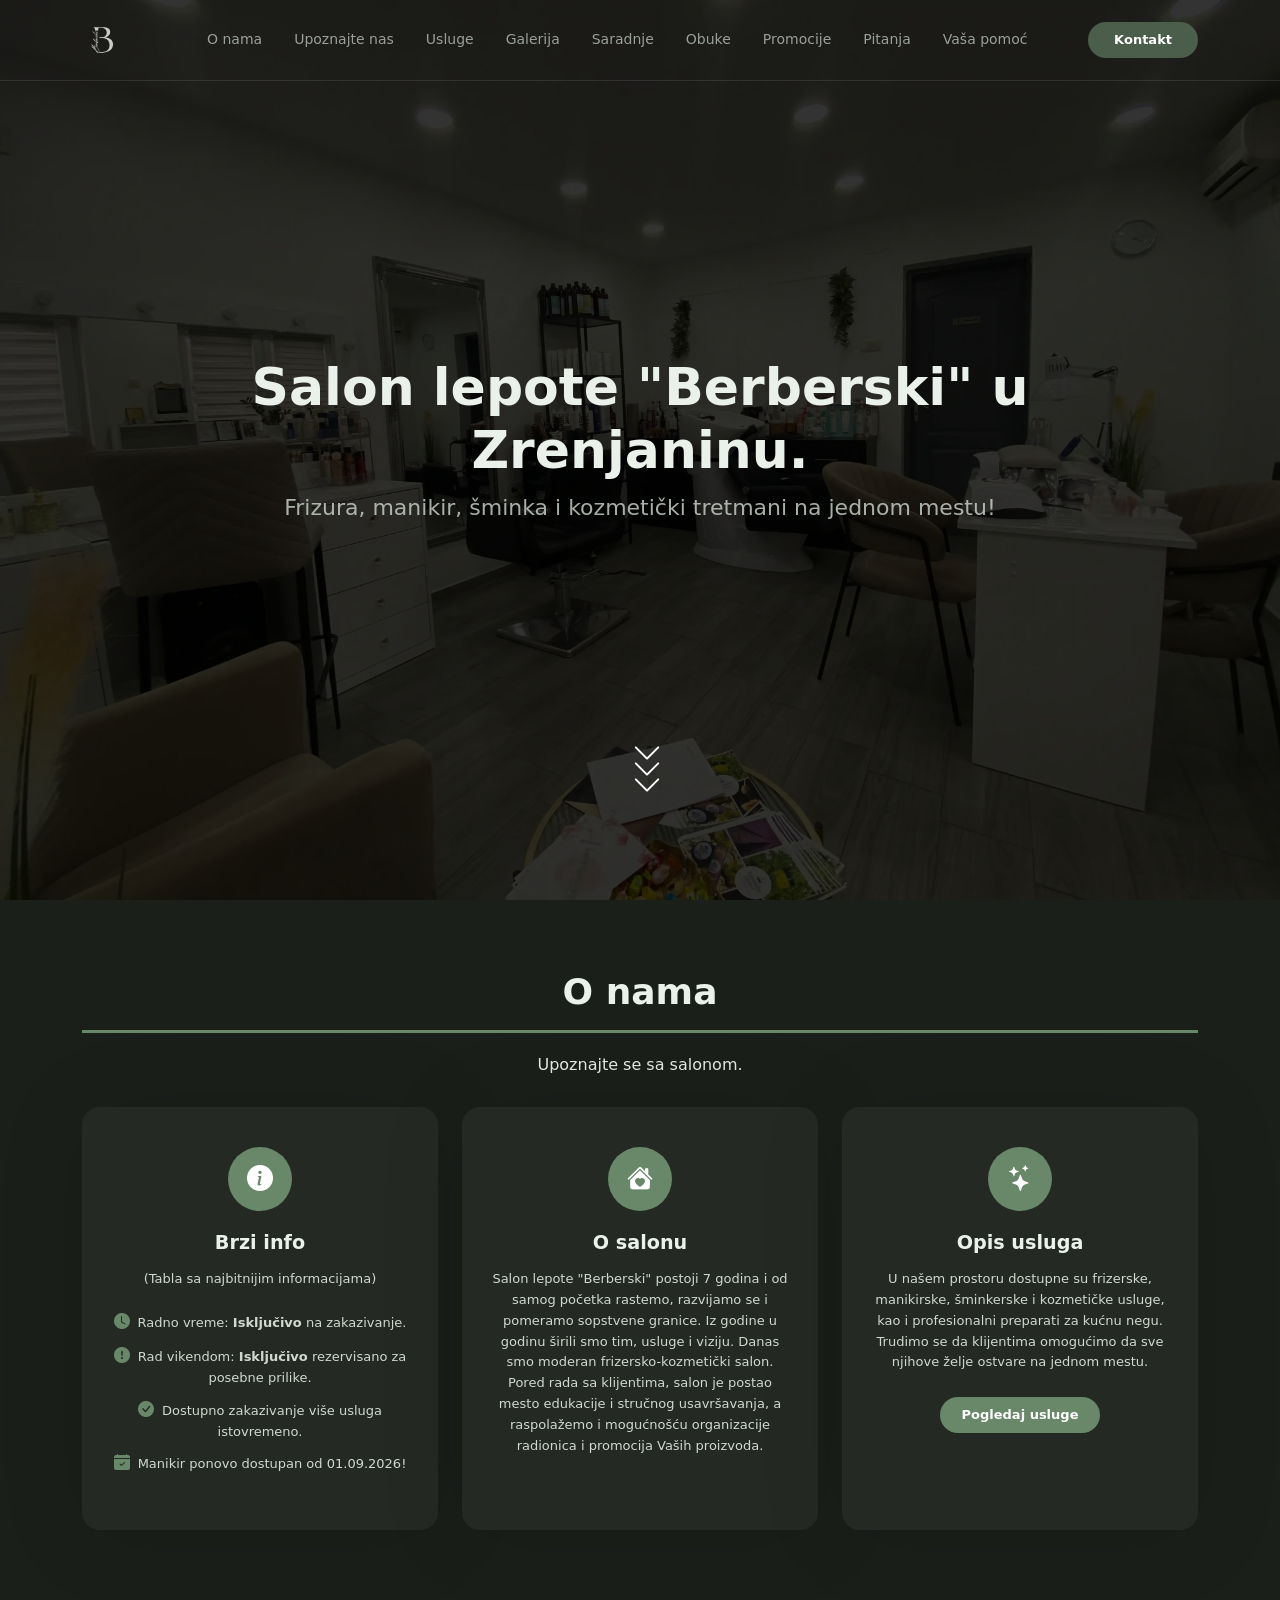
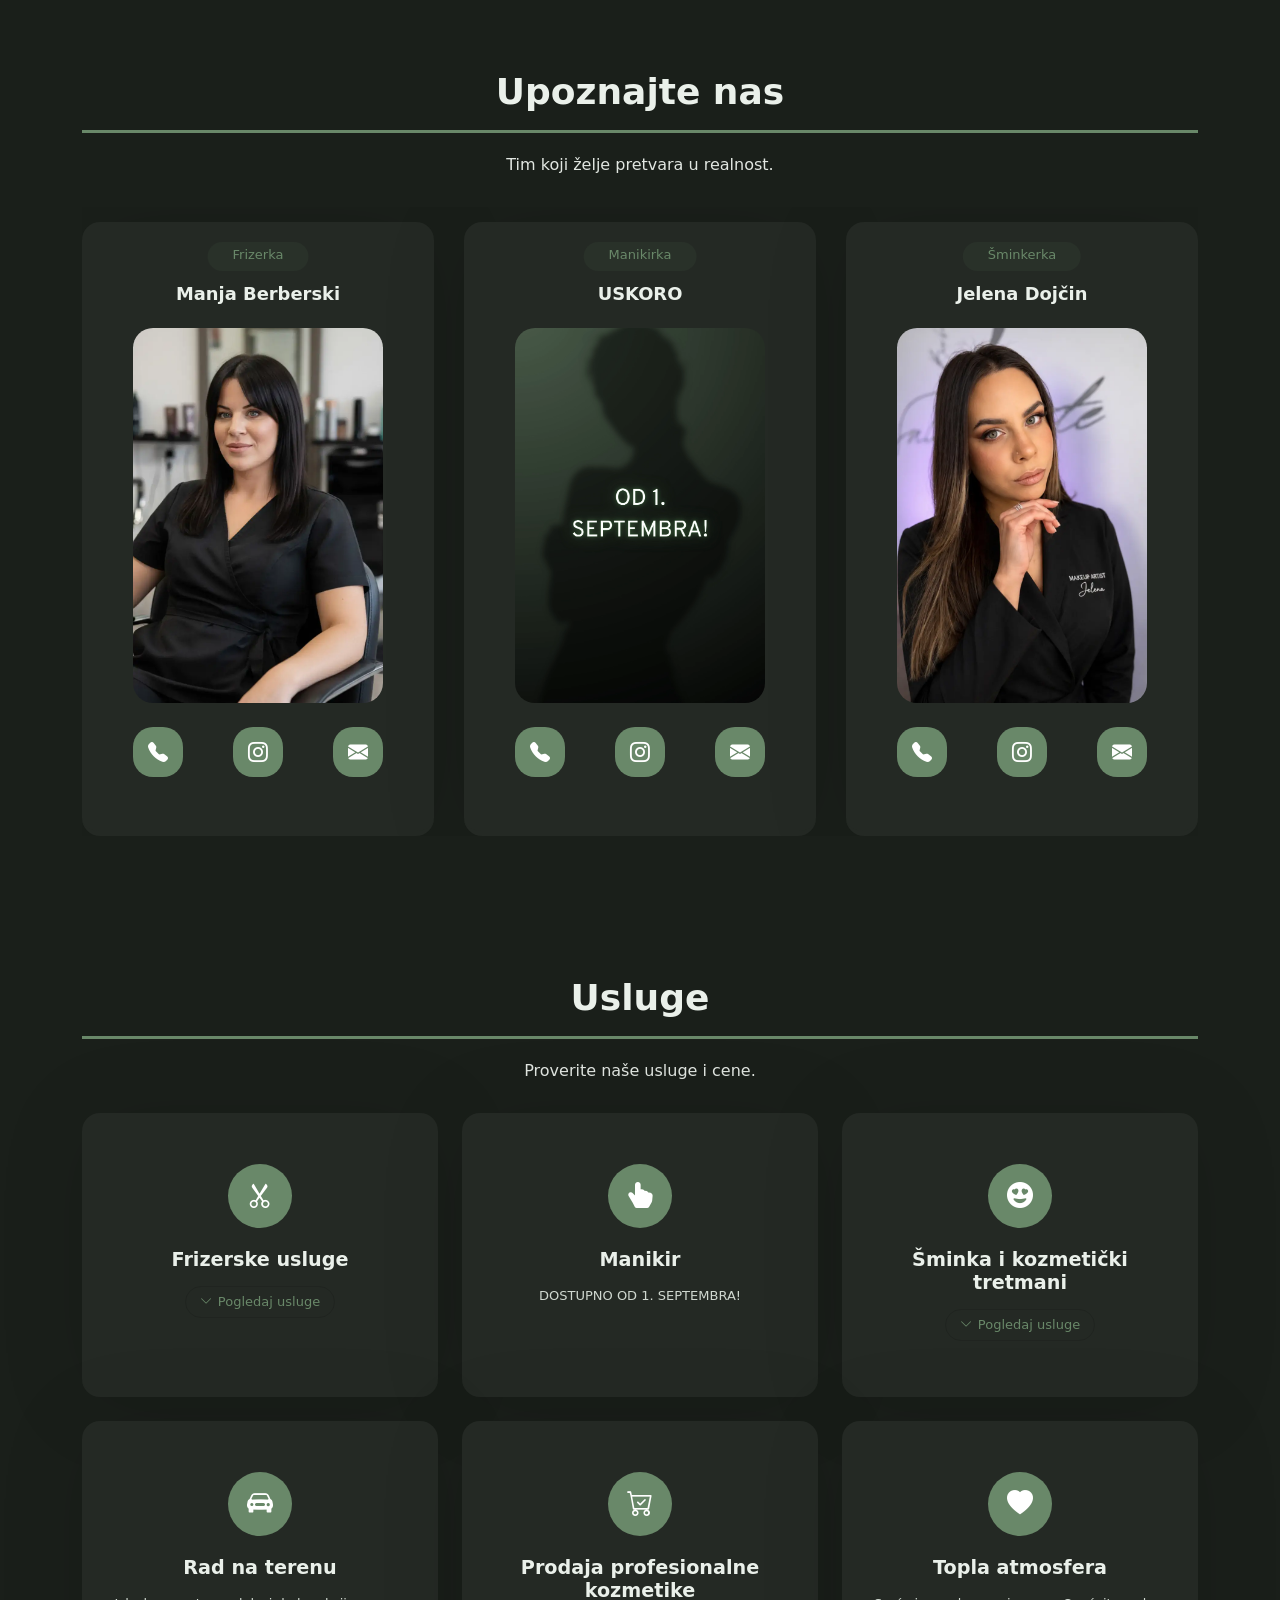
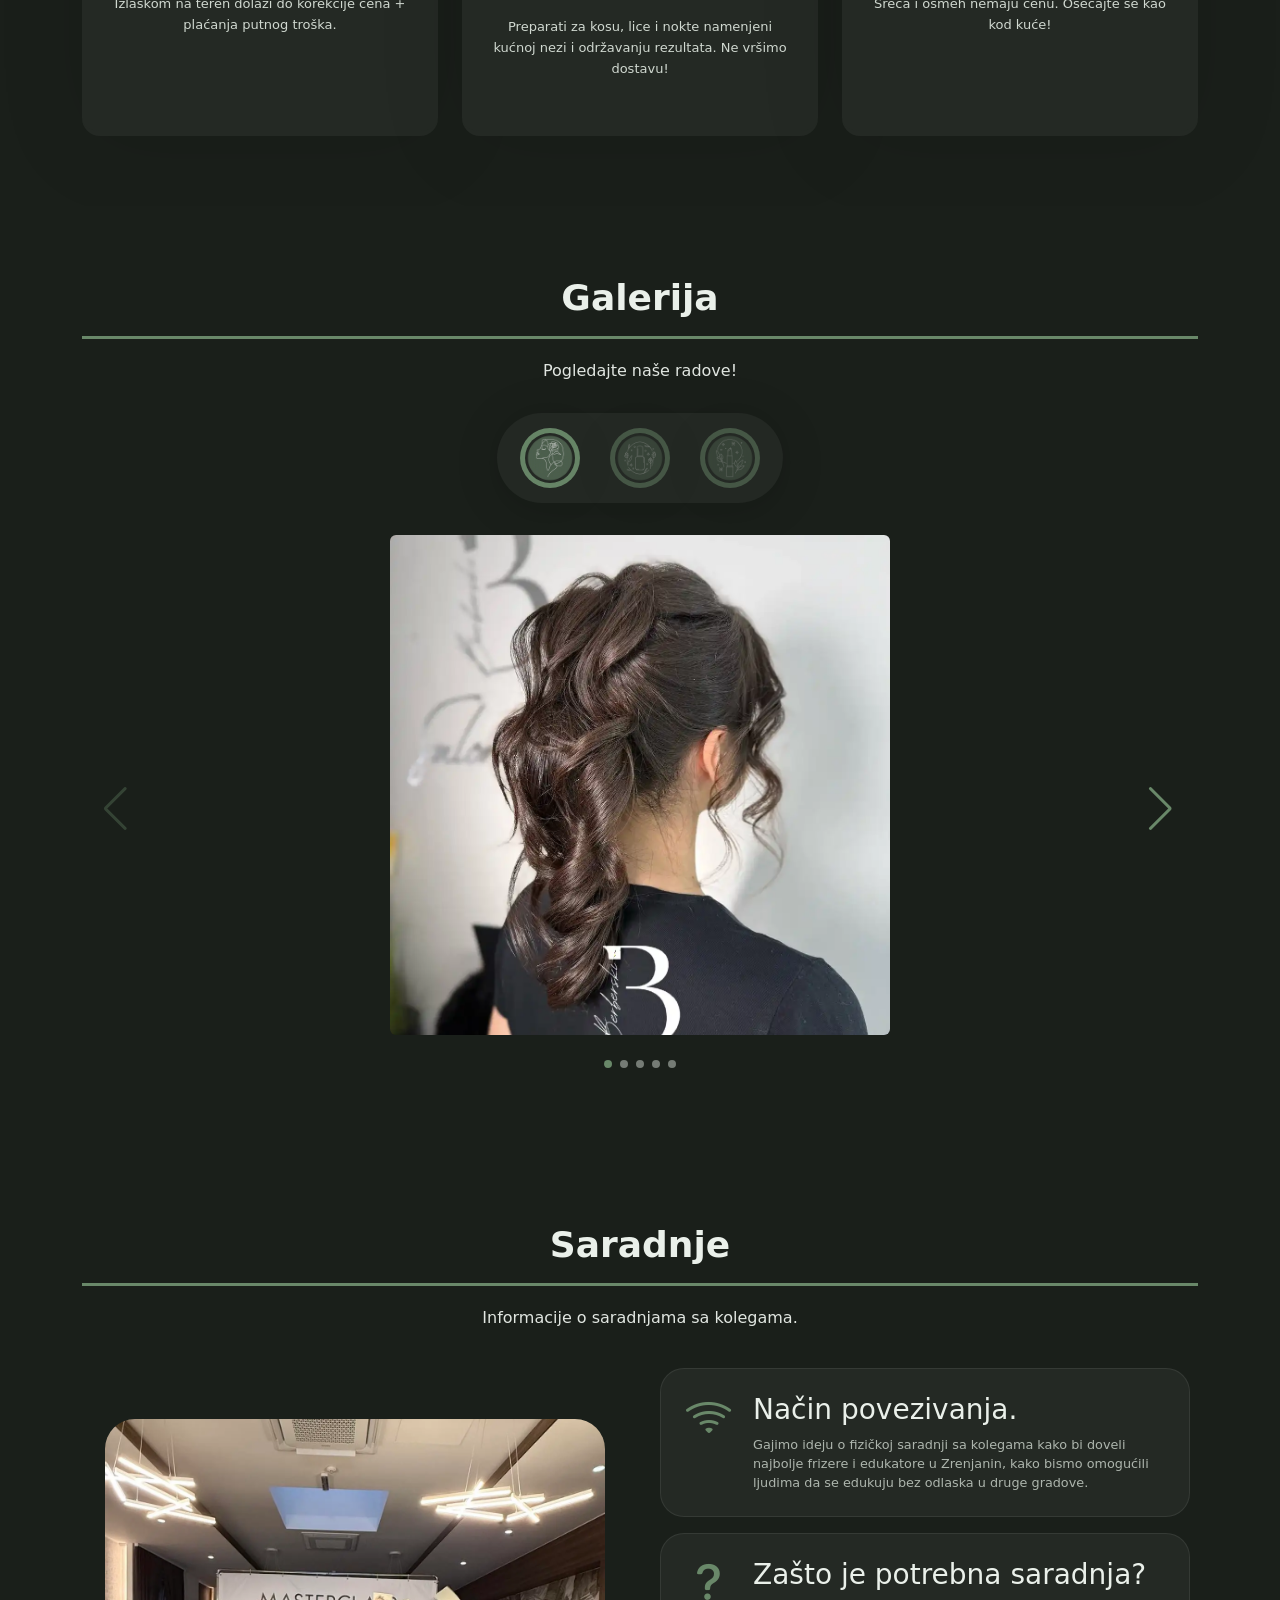
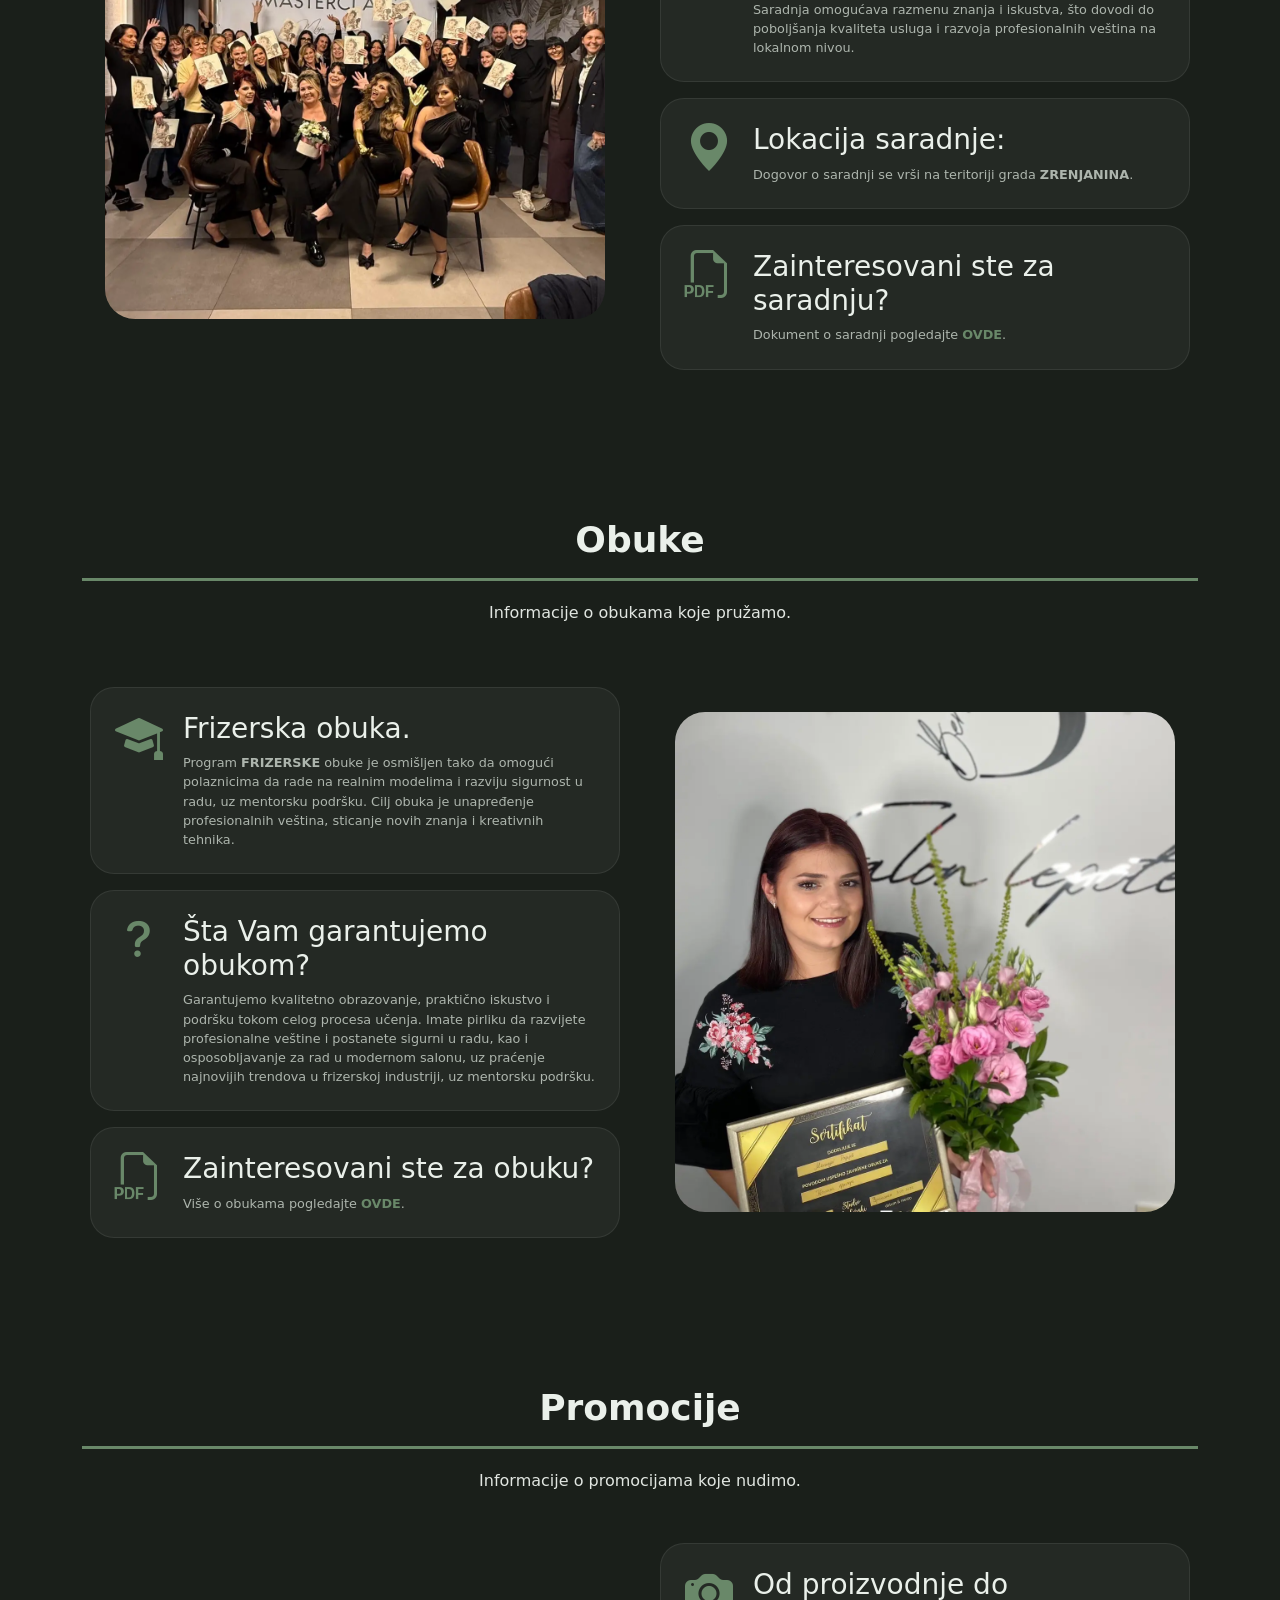
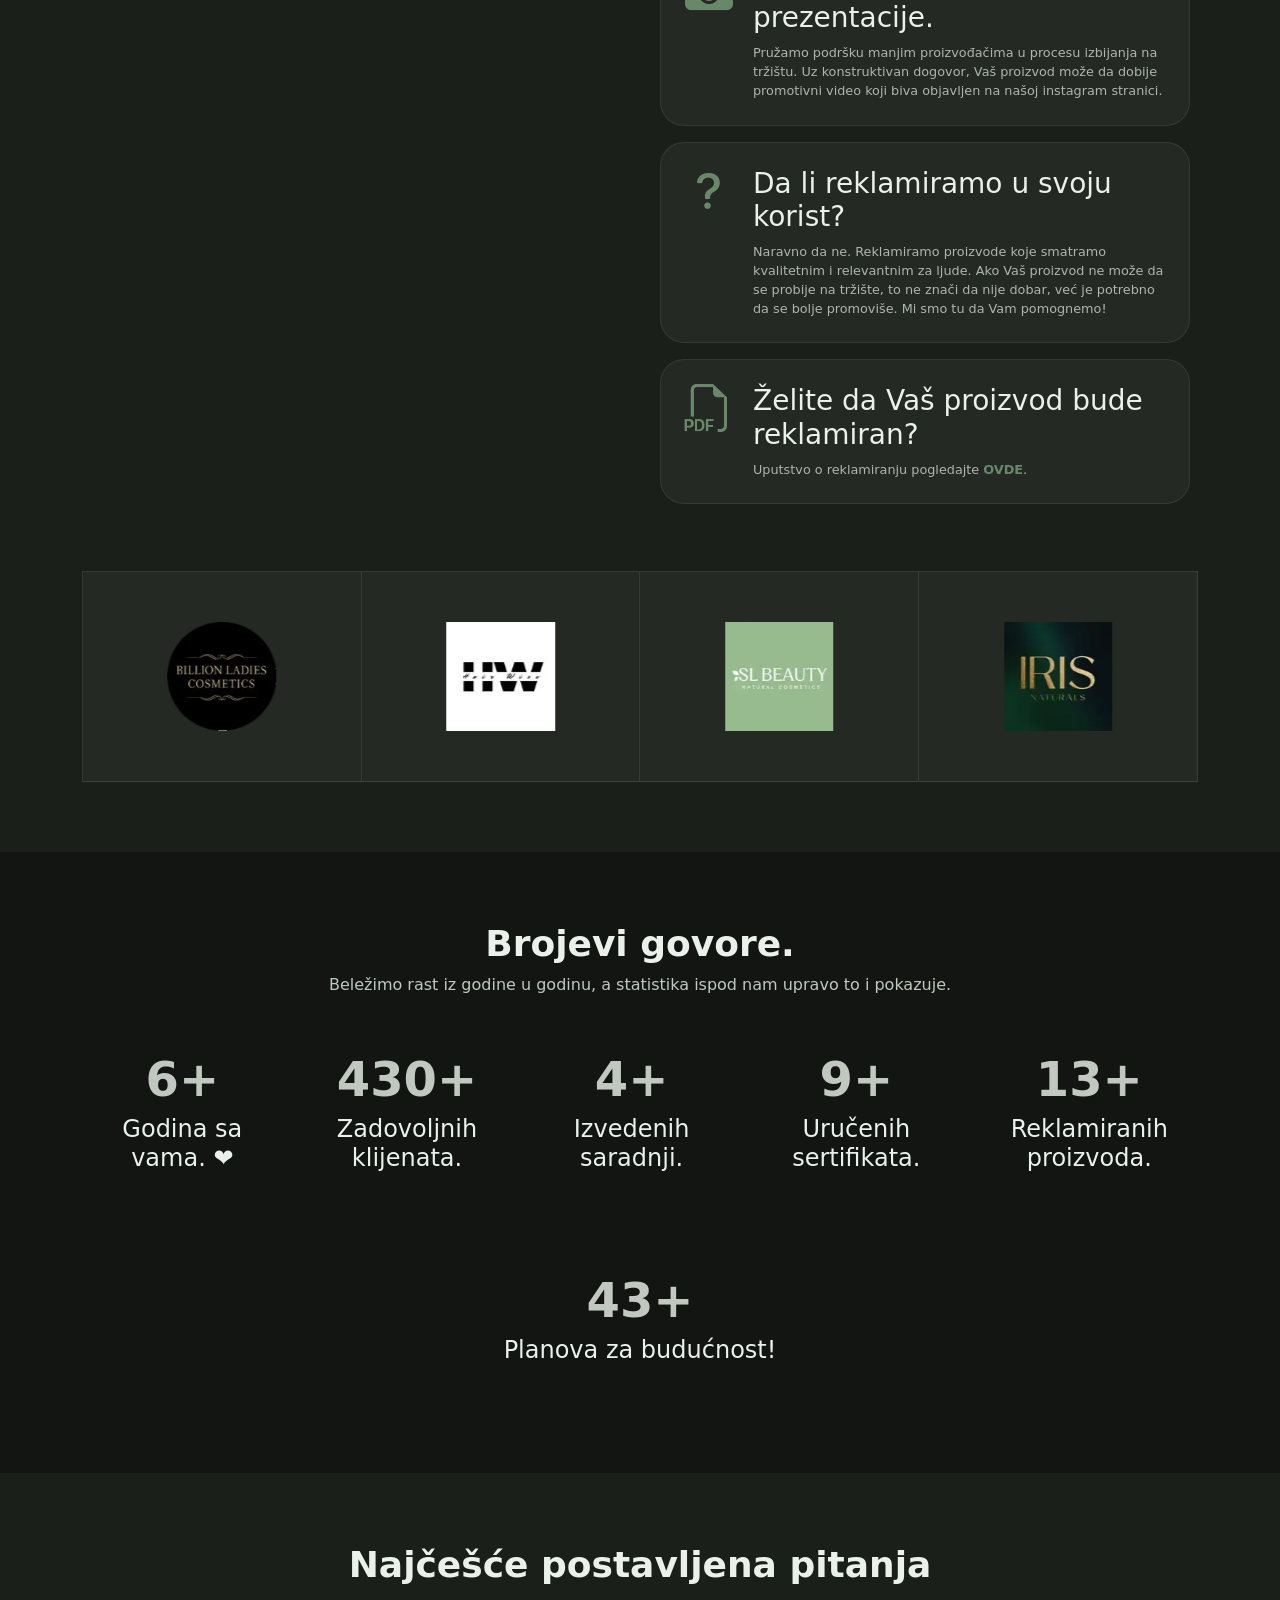
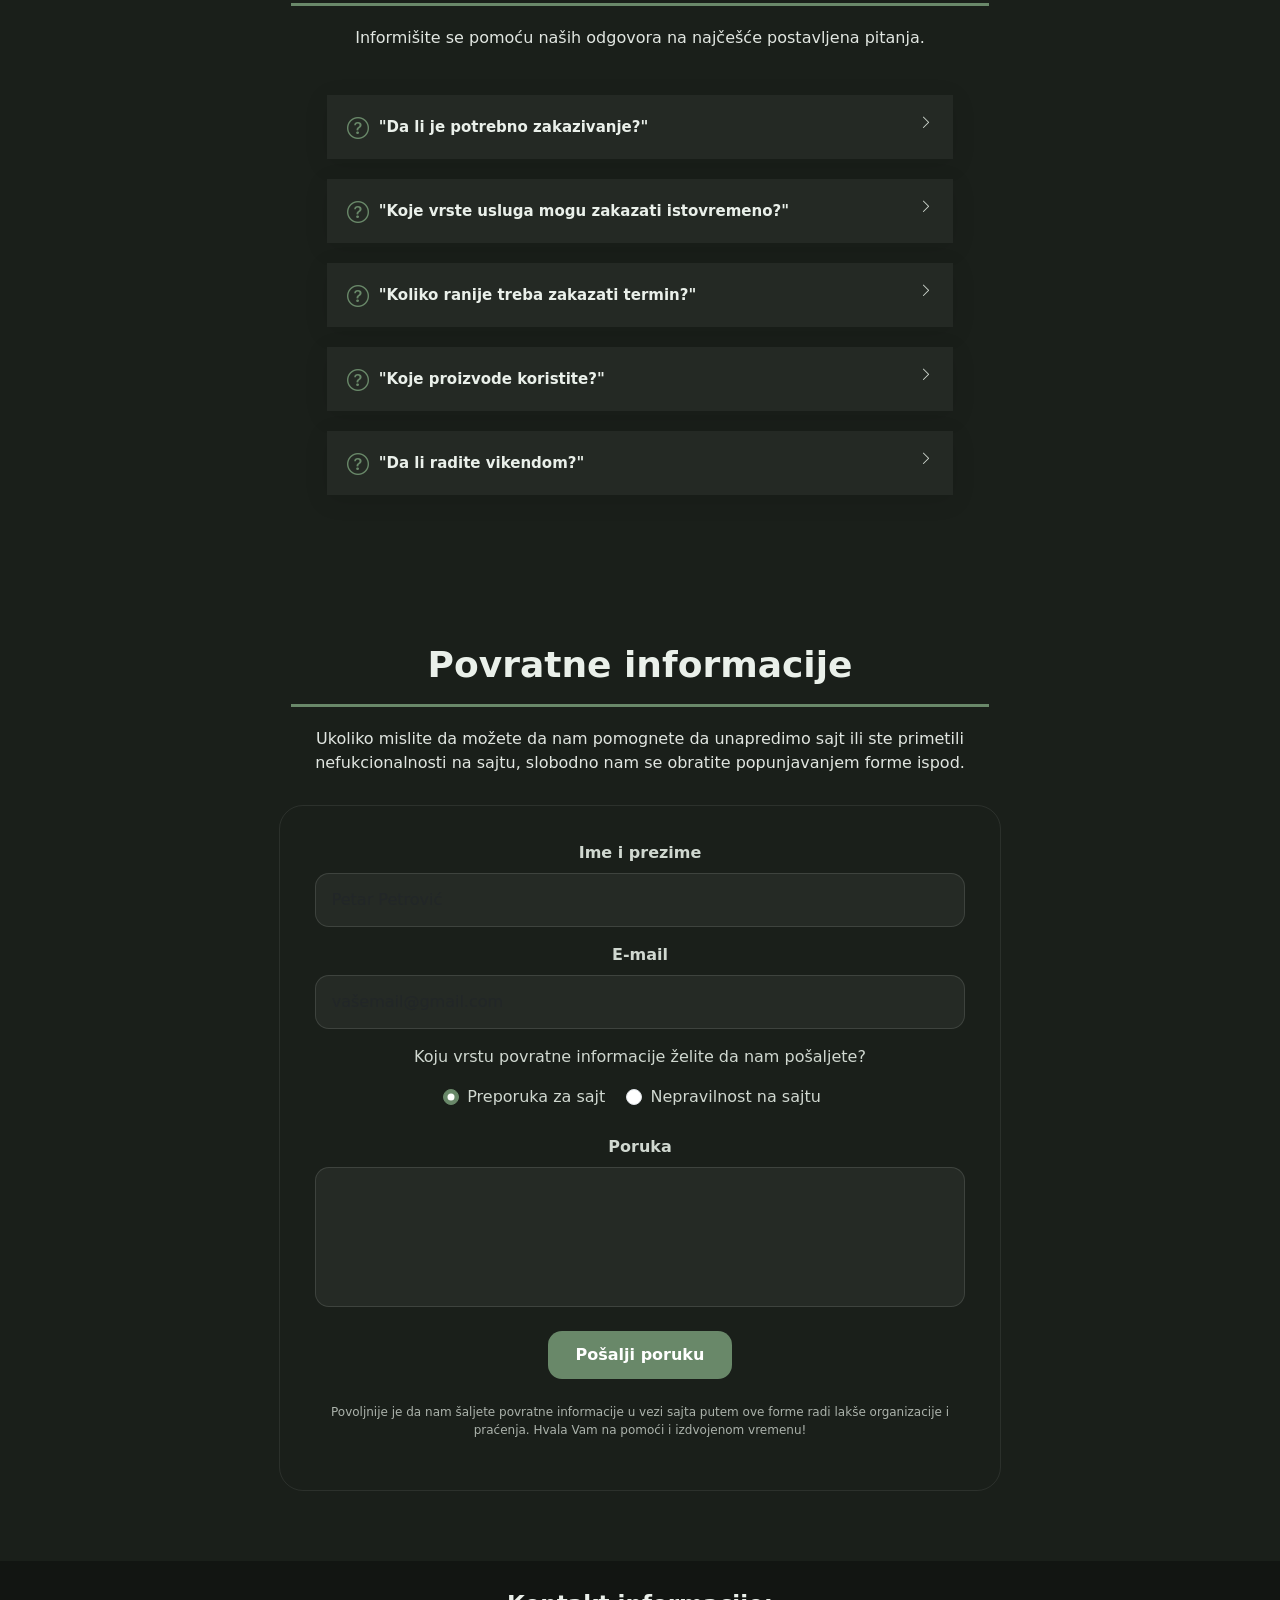
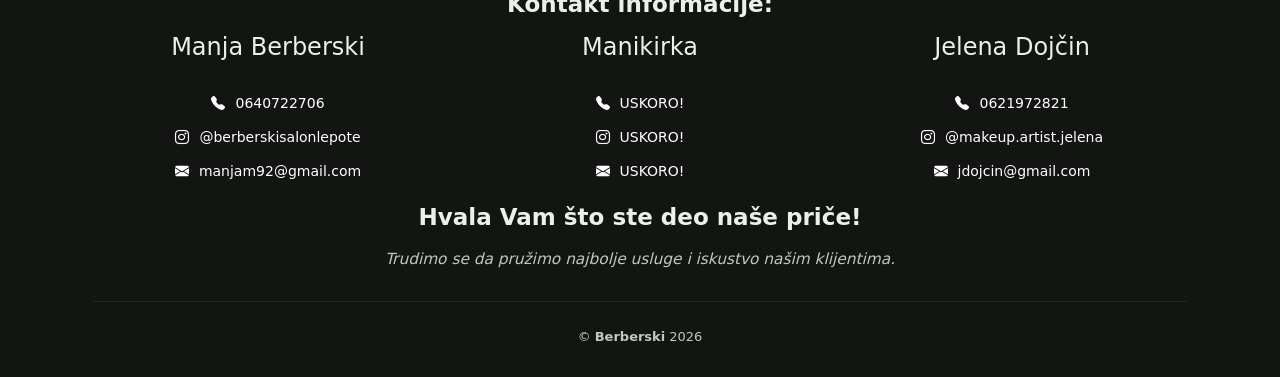
==== index.html @ 9a756c77 "Update index.html" ====
<!DOCTYPE html>
<html lang="sr">
<head>
  <meta charset="utf-8">
  <meta content="width=device-width, initial-scale=1.0" name="viewport">
  <title>Salon lepote Berberski | Frizer, manikir i šminka u Zrenjaninu</title>

  <meta property="og:site_name" content="Berberski">
  <meta property="og:title" content="Salon lepote Berberski" />
  <meta property="og:description" content="Frizersko-kozmetički salon u Zrenjaninu!" />
  <meta property="og:image" content="https://berberski.rs/assets/img/logo/BerberskiShareLogo.png">
  <meta property="og:image:width" content="1200">
  <meta property="og:image:height" content="630">
  <meta property="og:type" content="website">
  <meta property="og:url" content="https://berberski.rs" />
  <meta property="og:locale" content="sr_RS">

  <meta name="description" content="Salon lepote Berberski u Zrenjaninu pruža profesionalne frizerske usluge, manikir, šminkanje i kozmetičke tretmane. Zakažite termin i uživajte u vrhunskoj nezi i prijatnoj atmosferi.">
  <meta name="robots" content="index, follow">
  <meta name="theme-color" content="#4B5D4B">

  <link rel="canonical" href="https://berberski.rs/">
  <link rel="preload" as="image" href="assets/img/background/salon.webp">

  <!-- Favicons -->
  <link rel="icon" href="/favicon.ico" sizes="any">
  <link rel="icon" href="/assets/img/logo/Berberski.svg" type="image/svg+xml">
  <link rel="apple-touch-icon" sizes="180x180" href="https://berberski.rs/assets/img/logo/BerberskiSiteTitleLogo.png">

  <!-- Vendor CSS Files -->
  <link href="assets/vendor/bootstrap/css/bootstrap.min.css" rel="stylesheet">
  <link href="assets/vendor/bootstrap-icons/bootstrap-icons.css" rel="stylesheet">
  <link href="assets/vendor/aos/aos.css" rel="stylesheet">
  <link href="assets/vendor/swiper/swiper-bundle.min.css" rel="stylesheet">

  <!-- Main CSS File -->
  <link href="assets/css/main.css" rel="stylesheet">

  <script type="application/ld+json">
      {
      "@context": "https://schema.org",
      "@type": "BeautySalon",
      "name": "Salon lepote Berberski",
      "url": "https://berberski.rs",
      "image": "https://berberski.rs/assets/img/logo/BerberskiShareLogo.png",
      "telephone": "+381640722706",
      "address": {
        "@type": "PostalAddress",
        "addressLocality": "Zrenjanin",
        "addressCountry": "RS"
      }
    }
  </script>
</head>

<body class="index-page">

  <header id="header" class="header d-flex align-items-center fixed-top">
    <div class="container position-relative d-flex align-items-center justify-content-between">

      <a href="index.html" class="logo d-flex align-items-center me-auto me-xl-0">
        <img src="assets/img/logo/BerberskiSiteLogo.svg" loading="eager" fetchpriority="high" alt="Logo salona lepote Berberski" width="auto" height="auto">
      </a>

      <nav id="navmenu" class="navmenu">
        <ul class="navmenu-list">
          <li><a href="#onama" aria-label="Pogledaj informacije o nama">O nama</a></li>
          <li><a href="#upoznajtenas" aria-label="Pogledaj informacije o radnicima">Upoznajte nas</a></li>
          <li><a href="#usluge" aria-label="Pogledaj usluge">Usluge</a></li>
          <li><a href="#galerija" aria-label="Pogledaj galeriju">Galerija</a></li>
          <li><a href="#saradnje" aria-label="Pogledaj informacije o saradnjama">Saradnje</a></li>
          <li><a href="#obuke" aria-label="Pogledaj informacije o obukama">Obuke</a></li>
          <li><a href="#promocije" aria-label="Pogledaj informacije o promocijama">Promocije</a></li>
          <li><a href="#pitanja" aria-label="Pogledaj pitanja">Pitanja</a></li>
          <li><a href="#vasapomoc" aria-label="Povratne informacije">Vaša pomoć</a></li>
        </ul>
        <i class="mobile-nav-toggle d-xl-none bi bi-list d-flex" aria-hidden="true"></i>
      </nav>

       <a class="cta-btn" href="#kontakt" aria-label="Kontaktirajte nas">Kontakt</a>

    </div>
  </header>
  <main class="main">

    <!-- Hero Section -->
    <section id="hero" class="hero section">

      <img src="assets/img/background/salon.webp" loading="eager" fetchpriority="high" alt="Slika salona lepote Berberski" data-aos="fade-in" width="1920" height="1080">
      <div class="container flex-column d-flex">
        <div class="container d-flex flex-column align-items-center text-center">
          <h2 data-aos="fade-up">Salon lepote "Berberski" u Zrenjaninu.</h2>
          <p data-aos="fade-up" data-aos-delay="100">Frizura, manikir, šminka i kozmetički tretmani na jednom mestu!</p>
          <div class="d-flex flex-column align-items-center scroll-down scroll-down-arrows" data-aos="fade-up" data-aos-delay="300">
            <i data-aos="fade-up" data-aos-delay="250" class="bi bi-chevron-down scroll-down-arrow" aria-hidden="true"></i>
            <i data-aos="fade-up" data-aos-delay="300" class="bi bi-chevron-down scroll-down-arrow" aria-hidden="true"></i>
            <i data-aos="fade-up" data-aos-delay="350" class="bi bi-chevron-down scroll-down-arrow" aria-hidden="true"></i>
          </div>
        </div>
      </div>
      
    </section><!-- /Hero Section -->

    <section id="onama" class="about section">

      <div class="container section-title d-flex flex-column" data-aos="fade-up">
        <h2>O nama</h2>
        <p>Upoznajte se sa salonom.</p>
      </div>

      <div class="container">
        <div class="row gy-4">

          <div class="col-lg-4" data-aos="fade-up" data-aos-delay="100">
            <div class="about-card h-100">
              <div class="icon"><i class="bi bi-info-circle-fill"></i></div>
              <h3>Brzi info</h3>
              <p>(Tabla sa najbitnijim informacijama)</p>
              <ul class="about-card-list d-flex justify-content-center flex-column align-items-center">
                <li><i class="bi bi-clock-fill"></i><span>Radno vreme: <b>Isključivo</b> na zakazivanje.</span></li>
                <li><i class="bi bi-exclamation-circle-fill"></i><span>Rad vikendom: <b>Isključivo</b> rezervisano za posebne prilike.</span></li>
                <li><i class="bi bi-check-circle-fill"></i><span>Dostupno zakazivanje više usluga istovremeno.</span></li>
                <li><i class="bi bi-calendar-check-fill"></i><span>Manikir ponovo dostupan od 01.09.2026!</span></li>
              </ul>
            </div>
          </div>

          <div class="col-lg-4" data-aos="fade-up" data-aos-delay="200">
            <div class="about-card h-100">
              <div class="icon"><i class="bi bi-house-heart-fill"></i></div>
              <h3>O salonu</h3>
              <p>Salon lepote "Berberski" postoji 7 godina i od samog početka rastemo, razvijamo se i pomeramo sopstvene granice. Iz godine u godinu širili smo tim, usluge i viziju. Danas smo moderan frizersko-kozmetički salon. Pored rada sa klijentima, salon je postao mesto edukacije i stručnog usavršavanja, a raspolažemo i mogućnošću organizacije radionica i promocija Vaših proizvoda.</p>
            </div>
          </div>

          <div class="col-lg-4" data-aos="fade-up" data-aos-delay="300">
            <div class="about-card h-100">
              <div class="icon"><i class="bi bi-stars"></i></div>
              <h3>Opis usluga</h3>
              <p>U našem prostoru dostupne su frizerske, manikirske, šminkerske i kozmetičke usluge, kao i profesionalni preparati za kućnu negu. Trudimo se da klijentima omogućimo da sve njihove želje ostvare na jednom mestu.</p>
              <a href="#usluge" class="about-card-btn mt-4" aria-label="Pogledaj usluge">Pogledaj usluge</a>
            </div>
          </div>

        </div>
      </div>

    </section>

    <!-- Workers Section -->
    <section id="upoznajtenas" class="workers section">

      <!-- Section Title -->
      <div class="container section-title justify-content-center" data-aos="fade-up">
        <h2>Upoznajte nas</h2>
        <p>Tim koji želje pretvara u realnost.</p>
      </div><!-- End Section Title -->

      <div class="container">

        <div class="row gy-4 d-flex justify-content-center align-items-center">
          <div class="col-12" data-aos="fade-up" data-aos-delay="100">
            <div class="swiper js-swiper">
              <div class="swiper-wrapper">

                <div class="swiper-slide">
                  <div class="worker-item">
                    <p class="recommended-badge">Frizerka</p>
                    <h3>Manja Berberski</h3>
                    <img src="/assets/img/tim/manja.webp" loading="lazy" alt="Frizerka Manja Berberski" width="820" height="1400">
                    <div class="social-links d-flex mt-4 mb-4">
                      <a href="tel:+381640722706" aria-label="Telefonski kontakt sa Manjom"><i class="bi bi-telephone-fill"></i></a>
                      <a href="https://www.instagram.com/berberskisalonlepote" target="_blank" aria-label="Instagram kontakt sa Manjom"><i class="bi bi-instagram"></i></a>
                      <a href="mailto:manjam92@gmail.com" target="_blank" aria-label="E-mail kontakt sa Manjom"><i class="bi bi-envelope-fill"></i></a>
                    </div>
                  </div>
                </div>

                <div class="swiper-slide">
                  <div class="worker-item">
                    <p class="recommended-badge">Manikirka</p>
                    <h3>USKORO</h3>
                    <img src="/assets/img/tim/septembar.webp" alt="Manikirka" width="820" height="1400">
                    <div class="social-links d-flex mt-4 mb-4">
                      <a><i class="bi bi-telephone-fill"></i></a>
                      <a><i class="bi bi-instagram"></i></a>
                      <a><i class="bi bi-envelope-fill"></i></a>
                    </div>
                  </div>
                </div>

                <div class="swiper-slide">
                  <div class="worker-item">
                    <p class="recommended-badge">Šminkerka</p>
                    <h3>Jelena Dojčin</h3>
                    <img src="/assets/img/tim/jelena.webp" alt="Šminkerka Jelena Dojčin" width="828" height="1365">
                    <div class="social-links d-flex mt-4 mb-4">
                      <a href="tel:+381621972821" aria-label="Telefonski kontakt sa Jelenom"><i class="bi bi-telephone-fill"></i></a>
                      <a href="https://www.instagram.com/makeup.artist.jelena" target="_blank" aria-label="Instagram profil Jelene Dojčin"><i class="bi bi-instagram"></i></a>
                      <a href="mailto:jdojcin@gmail.com" target="_blank" aria-label="E-mail kontakt sa Jelenom"><i class="bi bi-envelope-fill"></i></a>
                    </div>
                  </div>
                </div>

              </div>
              <div class="swiper-pagination"></div>
            </div>
          </div>
        </div>

      </div>

    </section><!-- /Workers Section -->

    <!-- Services Section -->
    <section id="usluge" class="services section">

      <div class="container section-title" data-aos="fade-up">
        <h2>Usluge</h2>
        <p>Proverite naše usluge i cene.</p>
      </div>

      <div class="container">
        <div class="row gy-4">

          <!-- Frizerske usluge -->
          <div class="col-lg-4 col-md-6" data-aos="fade-up" data-aos-delay="100">
            <div class="service-item">
              <div class="icon">
                <i class="bi bi-scissors" aria-hidden="true"></i>
              </div>
              <h3>Frizerske usluge</h3>
              <button class="service-toggle collapsed" data-bs-toggle="collapse" data-bs-target="#collapse-frizeraj" aria-expanded="false" aria-controls="collapse-frizeraj">
                <i class="bi bi-chevron-down"></i> Pogledaj usluge
              </button>
              <div class="collapse" id="collapse-frizeraj">
                <ul class="service-price-list">
                  <li><span>Žensko/muško šišanje</span><span>2000/700rsd</span></li>
                  <li><span>Feniranje</span><span>850/950/1250rsd</span></li>
                  <li><span>Uslužno farbanje</span><span>900rsd</span></li>
                  <li><span>Farbanje cele kose (izrastak + preliv)</span><span>3000/4500/4800/5500rsd</span></li>
                  <li><span>Pramenovi kratka kosa</span><span>6000-7000rsd</span></li>
                  <li><span>Pramenovi srednja</span><span>9000-11000rsd</span></li>
                  <li><span>Pramenovi duga</span><span>12000-14000rsd</span></li>
                  <li><span>Pramenovi extra duga</span><span>14000-18000rsd</span></li>
                  <li><span>Frizure</span><span>3000-10000rsd</span></li>
                </ul>
              </div>
            </div>
          </div>

          <!-- Manikir -->
          <div class="col-lg-4 col-md-6" data-aos="fade-up" data-aos-delay="100">
            <div class="service-item position-relative">
              <div class="icon">
                <i class="bi bi-hand-index-thumb-fill" aria-hidden="true"></i>
              </div>
              <h3>Manikir</h3>
              <!--<button class="service-toggle collapsed" data-bs-toggle="collapse" data-bs-target="#collapse-manikir" aria-expanded="false" aria-controls="collapse-manikir">
                <i class="bi bi-chevron-down"></i> Pogledaj usluge
              </button>
              <div class="collapse" id="collapse-manikir">
                <ul class="service-price-list">
                  <li><span>Manikir bez pokrivanja</span><span>700rsd</span></li>
                  <li><span>Korekcija</span><span>1900rsd</span></li>
                  <li><span>French/Ombre</span><span>200rsd</span></li>
                  <li><span>Skidanje tuđeg gela</span><span>200rsd</span></li>
                  <li><span>Muški manikir</span><span>1000rsd</span></li>
                  <li><span>Spa za ruke</span><span>800rsd</span></li>
                  <li><b>Ne radimo nadogranju noktiju!</b></li>
                </ul>
              </div>-->
              <p>DOSTUPNO OD 1. SEPTEMBRA!</p>
            </div>
          </div>

           <!-- Šminkersko-kozmetički tretmani -->
          <div class="col-lg-4 col-md-6" data-aos="fade-up" data-aos-delay="200">
            <div class="service-item position-relative">
              <div class="icon">
                <i class="bi bi-emoji-heart-eyes-fill" aria-hidden="true"></i>
              </div>
              <h3>Šminka i kozmetički tretmani</h3>
              <button class="service-toggle collapsed" data-bs-toggle="collapse" data-bs-target="#collapse-kozmeticki" aria-expanded="false" aria-controls="collapse-kozmeticki">
                <i class="bi bi-chevron-down"></i> Pogledaj usluge
              </button>
              <div class="collapse" id="collapse-kozmeticki">
                <ul class="service-price-list">
                  <li><span>Šminkanje</span><span>3500rsd</span></li>
                  <li><span>Laminacija obrva</span><span>2000rsd</span></li>
                  <li><span>Laminacija trepavica</span><span>2500rsd</span></li>
                  <li><span>Oblikovanje obrva</span><span>500rsd</span></li>
                  <li><span>Farbanje obrva</span><span>500rsd</span></li>
                  <li><span>Depilacija nausnica/brade</span><span>500rsd</span></li>
                  <li><span>Lash & brow lift</span><span>4000rsd</span></li>
                </ul>
              </div>
            </div>
          </div>

          <!-- Rad na terenu -->
          <div class="col-lg-4 col-md-6" data-aos="fade-up" data-aos-delay="200">
            <div class="service-item position-relative">
              <div class="icon">
                <i class="bi bi-car-front-fill" aria-hidden="true"></i>
              </div>
              <h3>Rad na terenu</h3>
              <p>Izlaskom na teren dolazi do korekcije cena + plaćanja putnog troška.</p>
            </div>
          </div>

          <!-- Prodaja kozmetike -->
          <div class="col-lg-4 col-md-6" data-aos="fade-up" data-aos-delay="200">
            <div class="service-item position-relative">
              <div class="icon">
                <i class="bi bi-cart-check" aria-hidden="true"></i>
              </div>
              <h3>Prodaja profesionalne kozmetike</h3>
              <p>Preparati za kosu, lice i nokte namenjeni kućnoj nezi i održavanju rezultata. Ne vršimo dostavu!</p>
            </div>
          </div>

          <!-- Topla atmosfera -->
          <div class="col-lg-4 col-md-6" data-aos="fade-up" data-aos-delay="200">
            <div class="service-item position-relative">
              <div class="icon">
                <i class="bi bi-heart-fill" aria-hidden="true"></i>
              </div>
              <h3>Topla atmosfera</h3>
              <p>Sreća i osmeh nemaju cenu. Osećajte se kao kod kuće!</p>
            </div>
          </div>

        </div>
      </div>

    </section>

    <section id="galerija" class="gallery section"><!-- Gallery Section -->

      <div class="container section-title" data-aos="fade-up">
        <h2>Galerija</h2>
        <p>Pogledajte naše radove!</p>
      </div>

      <div class="container">

        <div class="container">
          <div class="row g-3 justify-content-center">

        <!-- MOBILE SWIPER -->
        <div class="d-xxl-none mb-3 d-flex justify-content-center align-items-center gallery-type flex-row" data-aos="fade-up" data-aos-delay="100">
          <button class="gallery-type-button gallery-type-button-active" aria-label="Prikaz frizura"><img src="assets/img/galleryicons/Hair.webp" alt="" class="gallery-type" width="1920" height="auto"></button>
          <button class="gallery-type-button" aria-label="Prikaz manikira"><img src="assets/img/galleryicons/Nails.webp" alt="" class="gallery-type" width="1920" height="auto"></button>
          <button class="gallery-type-button" aria-label="Prikaz šminke"><img src="assets/img/galleryicons/Makeup.webp" alt="" class="gallery-type" width="1920" height="auto"></button>
        </div>

        <div class="d-xxl-flex flex-xxl-row">

          <div class="swiper init-swiper gallerySwiper pb-5 mobile-gallery-active js-swiper" data-aos="fade-up" data-aos-delay="200">

              <div class="swiper-wrapper">

                <div class="swiper-slide">
                  <img src="assets/img/examples/manjinklijent1.webp" loading="lazy" class="img-fluid rounded" alt="Frizura prvog klijenta u salonu Berberski Zrenjanin" width="auto" height="auto">
                </div>

                <div class="swiper-slide">
                  <img src="assets/img/examples/manjinklijent2.webp" class="img-fluid rounded" alt="Frizura drugog klijenta u salonu Berberski Zrenjanin" width="auto" height="auto">
                </div>

                <div class="swiper-slide">
                  <img src="assets/img/examples/manjinklijent3.webp" class="img-fluid rounded" alt="Frizura trećeg klijenta u salonu Berberski Zrenjanin" width="auto" height="auto">
                </div>

                <div class="swiper-slide">
                  <img src="assets/img/examples/manjinklijent4.webp" class="img-fluid rounded" alt="Frizura četvrtog klijenta u salonu Berberski Zrenjanin" width="auto" height="auto">
                </div>

                <div class="swiper-slide">
                  <img src="assets/img/examples/manjinklijent5.webp" class="img-fluid rounded" alt="Frizura petog klijenta u salonu Berberski Zrenjanin" width="auto" height="auto">
                </div>

              </div>

              <div class="swiper-pagination"></div>
              <div class="swiper-button-prev d-lg-block d-xxl-block d-none"></div>
              <div class="swiper-button-next d-lg-block d-xxl-block d-none"></div>

            </div>

            <div class="swiper init-swiper gallerySwiper d-xxl-block pb-5 mobile-gallery js-swiper" data-aos="fade-up" data-aos-delay="200">

              <div class="swiper-wrapper">

                <div class="swiper-slide">
                  <img src="assets/img/examples/septembarnokti.webp" loading="lazy" alt="Manikir kod prvog klijenta u salonu Berberski Zrenjanin" width="1080" height="1440">
                </div>

                <div class="swiper-slide">
                  <img src="assets/img/examples/septembarnokti.webp" loading="lazy" alt="Manikir kod prvog klijenta u salonu Berberski Zrenjanin" width="1080" height="1440">
                </div>

                <div class="swiper-slide">
                  <img src="assets/img/examples/septembarnokti.webp" loading="lazy" alt="Manikir kod prvog klijenta u salonu Berberski Zrenjanin" width="1080" height="1440">
                </div>

                <div class="swiper-slide">
                  <img src="assets/img/examples/septembarnokti.webp" loading="lazy" alt="Manikir kod prvog klijenta u salonu Berberski Zrenjanin" width="1080" height="1440">
                </div>

                <div class="swiper-slide">
                  <img src="assets/img/examples/septembarnokti.webp" loading="lazy" alt="Manikir kod prvog klijenta u salonu Berberski Zrenjanin" width="1080" height="1440">
                </div>

                <!--<div class="swiper-slide">
                  <img src="assets/img/examples/aninklijent2.webp" class="img-fluid rounded" alt="Manikir kod drugog klijenta u salonu Berberski Zrenjanin" width="auto" height="auto">
                </div>

                <div class="swiper-slide">
                  <img src="assets/img/examples/aninklijent3.webp" class="img-fluid rounded" alt="Manikir kod trećeg klijenta u salonu Berberski Zrenjanin" width="auto" height="auto">
                </div>

                <div class="swiper-slide">
                  <img src="assets/img/examples/aninklijent4.webp" class="img-fluid rounded" alt="Manikir kod četvrtog klijenta u salonu Berberski Zrenjanin" width="auto" height="auto">
                </div>

                <div class="swiper-slide">
                  <img src="assets/img/examples/aninklijent5.webp" class="img-fluid rounded" alt="Manikir kod petog klijenta u salonu Berberski Zrenjanin" width="auto" height="auto">
                </div>-->

              </div>

              <div class="swiper-pagination"></div>
              <div class="swiper-button-prev d-lg-block d-xxl-block d-none"></div>
              <div class="swiper-button-next d-lg-block d-xxl-block d-none"></div>

            </div>

            <div class="swiper init-swiper gallerySwiper d-xxl-block pb-5 mobile-gallery js-swiper" data-aos="fade-up" data-aos-delay="200">

              <div class="swiper-wrapper">

                <div class="swiper-slide">
                  <img src="assets/img/examples/jeleninklijent1.webp" loading="lazy" class="img-fluid rounded" alt="Šminka prvog klijenta u salonu Berberski Zrenjanin" width="auto" height="auto">
                </div>

                <div class="swiper-slide">
                  <img src="assets/img/examples/jeleninklijent2.webp" class="img-fluid rounded" alt="Šminka drugog klijenta u salonu Berberski Zrenjanin" width="auto" height="auto">
                </div>

                <div class="swiper-slide">
                  <img src="assets/img/examples/jeleninklijent3.webp" class="img-fluid rounded" alt="Šminka trećeg klijenta u salonu Berberski Zrenjanin" width="auto" height="auto">
                </div>

                <div class="swiper-slide">
                  <img src="assets/img/examples/jeleninklijent4.webp" class="img-fluid rounded" alt="Šminka četvrtog klijenta u salonu Berberski Zrenjanin" width="auto" height="auto">
                </div>

                <div class="swiper-slide">
                  <img src="assets/img/examples/jeleninklijent5.webp" class="img-fluid rounded" alt="Šminka petog klijenta u salonu Berberski Zrenjanin" width="auto" height="auto">
                </div>

              </div>

              <div class="swiper-pagination"></div>
              <div class="swiper-button-prev d-lg-block d-xxl-block d-none"></div>
              <div class="swiper-button-next d-lg-block d-xxl-block d-none"></div>

            </div>

          </div>

        </div>

      </div>

    </section><!-- Gallery Section -->

    <!-- Collabs Section -->
    <section id="saradnje" class="collabs section">

      <div class="container section-title" data-aos="fade-up">
        <h2>Saradnje</h2>
        <p>Informacije o saradnjama sa kolegama.</p>
      </div><!-- End Section Title -->

      <div class="container">

        <div class="row gy-4">

          <div class="collab-image col-lg-6 d-flex align-items-center justify-content-center" data-aos="fade-up" data-aos-delay="100"><img src="assets/img/collabs/masterclass1.webp" loading="lazy" alt="Slika master class-a sa kolegama" width="1200" height="1600"></div>

          <div class="col-lg-6 order-lg-1 d-flex flex-column justify-content-center">

            <div class="collab-item d-flex m-2 p-4" data-aos="fade-up" data-aos-delay="200">
              <i class="bi bi-wifi flex-shrink-0" aria-hidden="true"></i>
              <div>
                <h3>Način povezivanja.</h3>
                <p>Gajimo ideju o fizičkoj saradnji sa kolegama kako bi doveli najbolje frizere i edukatore u Zrenjanin, kako bismo omogućili ljudima da se edukuju bez odlaska u druge gradove.</p>
              </div>
            </div><!-- End Collab Item-->

            <div class="collab-item d-flex m-2 p-4" data-aos="fade-up" data-aos-delay="300">
              <i class="bi bi-question-lg flex-shrink-0" aria-hidden="true"></i>
              <div>
                <h3>Zašto je potrebna saradnja?</h3>
                <p>Saradnja omogućava razmenu znanja i iskustva, što dovodi do poboljšanja kvaliteta usluga i razvoja profesionalnih veština na lokalnom nivou.</p>
              </div>
            </div><!-- End Collab Item-->

            <div class="collab-item d-flex m-2 p-4" data-aos="fade-up" data-aos-delay="400">
              <i class="bi bi-geo-alt-fill flex-shrink-0" aria-hidden="true"></i>
              <div>
                <h3>Lokacija saradnje:</h3>
                <p>Dogovor o saradnji se vrši na teritoriji grada <b>ZRENJANINA</b>.</p>
              </div>
            </div><!-- End Collab Item-->

            <div class="collab-item d-flex m-2 p-4" data-aos="fade-up" data-aos-delay="500">
              <i class="bi bi-filetype-pdf flex-shrink-0" aria-hidden="true"></i>
              <div>
                <h3>Zainteresovani ste za saradnju?</h3>
                <p>Dokument o saradnji pogledajte <b><a href="assets/docs/Berberski - Saradnje.pdf?v=5" target="_blank">OVDE</a></b>.</p>
              </div>
            </div><!-- End Collab Item-->

          </div>

        </div>

      </div>

    </section><!-- /Collabs Section -->

    <!-- Practices Section -->
    <section id="obuke" class="practices section">

      <div class="container section-title" data-aos="fade-up">
        <h2>Obuke</h2>
        <p>Informacije o obukama koje pružamo.</p>
      </div><!-- End Section Title -->

      <div class="container">

        <div class="row gy-4">

          <div class="practice-image col-lg-6 order-lg-2 d-flex align-items-center justify-content-center" data-aos="fade-up" data-aos-delay="100"><img src="assets/img/practice/sertifikat2.webp" loading="lazy" alt="Slika uspešno završene obuke" width="1200" height="1600"></div>

            <div class="col-lg-6 order-lg-1 d-flex flex-column justify-content-center">

              <div class="practice-item d-flex m-2 p-4" data-aos="fade-up" data-aos-delay="200">
                <i class="bi bi-mortarboard-fill flex-shrink-0" aria-hidden="true"></i>
                <div>
                  <h3>Frizerska obuka.</h3>
                  <p>Program <b>FRIZERSKE</b> obuke je osmišljen tako da omogući polaznicima da rade na realnim modelima i razviju sigurnost u radu, uz mentorsku podršku. Cilj obuka je unapređenje profesionalnih veština, sticanje novih znanja i kreativnih tehnika.</p>
                </div>
              </div><!-- End Practice Item-->

              <div class="practice-item d-flex m-2 p-4" data-aos="fade-up" data-aos-delay="300">
                <i class="bi bi-question-lg flex-shrink-0" aria-hidden="true"></i>
                <div>
                  <h3>Šta Vam garantujemo obukom?</h3>
                  <p>Garantujemo kvalitetno obrazovanje, praktično iskustvo i podršku tokom celog procesa učenja. Imate pirliku da razvijete profesionalne veštine i postanete sigurni u radu, kao i osposobljavanje za rad u modernom salonu, uz praćenje najnovijih trendova u frizerskoj industriji, uz mentorsku podršku.</p>
                </div>
              </div><!-- End Practice Item-->

              <div class="practice-item d-flex m-2 p-4" data-aos="fade-up" data-aos-delay="400">
                <i class="bi bi-filetype-pdf flex-shrink-0" aria-hidden="true"></i>
                <div>
                  <h3>Zainteresovani ste za obuku?</h3>
                  <p>Više o obukama pogledajte <b><a href="assets/docs/Berberski - Frizerska obuka.pdf?v=4" target="_blank">OVDE</a></b>.</p>
                </div>
              </div><!-- End Practice Item-->

            </div>

          <div>

        </div>

      </div>

    </section><!-- /Practices Section -->

    <!-- Promos Section -->
    <section id="promocije" class="promos section">

      <div class="container section-title" data-aos="fade-up">
        <h2>Promocije</h2>
        <p>Informacije o promocijama koje nudimo.</p>
      </div><!-- End Section Title -->

      <div class="container" data-aos="fade-up">

        <div class="row gy-4">

          <div class="col-lg-6 d-flex justify-content-center align-items-center" data-aos="fade-up" data-aos-delay="100">
            <video 
              src="assets/video/promovideo.mp4"
              autoplay
              playsinline
              muted
              loop
              aria-label="Promotivni video salona Berberski"
            >
            </video>
          </div>

          <div class="col-lg-6 d-flex flex-column justify-content-center" data-aos="fade-up" data-aos-delay="200">
            
            <div class="promo-item d-flex m-2 p-4" data-aos="fade-up" data-aos-delay="300">
              <i class="bi bi-camera-fill flex-shrink-0" aria-hidden="true"></i>
              <div>
                <h3>Od proizvodnje do prezentacije.</h3>
                <p>Pružamo podršku manjim proizvođačima u procesu izbijanja na tržištu. Uz konstruktivan dogovor, Vaš proizvod može da dobije promotivni video koji biva objavljen na našoj instagram stranici.</p>
              </div>
            </div><!-- End Promo Item-->

            <div class="promo-item d-flex m-2 p-4" data-aos="fade-up" data-aos-delay="400">
              <i class="bi bi-question-lg flex-shrink-0" aria-hidden="true"></i>
              <div>
                <h3>Da li reklamiramo u svoju korist?</h3>
                <p>Naravno da ne. Reklamiramo proizvode koje smatramo kvalitetnim i relevantnim za ljude. Ako Vaš proizvod ne može da se probije na tržište, to ne znači da nije dobar, već je potrebno da se bolje promoviše. Mi smo tu da Vam pomognemo!</p>
              </div>
            </div><!-- End Promo Item-->

            <div class="promo-item d-flex m-2 p-4" data-aos="fade-up" data-aos-delay="500">
              <i class="bi bi-filetype-pdf flex-shrink-0" aria-hidden="true"></i>
              <div>
                <h3>Želite da Vaš proizvod bude reklamiran?</h3>
                <p>Uputstvo o reklamiranju pogledajte <b><a href="assets/docs/Berberski - Uputstvo za reklamiranje.pdf?v=4" target="_blank">OVDE</a></b>.</p>
              </div>
            </div><!-- End Promo Item-->

          </div>

        </div>

        <div class="row g-0 promos-wrap mt-5" data-aos="fade-up">

          <div class="col-12">

            <div class="swiper js-swiper">

              <div class="swiper-wrapper">

                <div class="swiper-slide"><div class="promo-logo-phone"><img src="assets/img/promos/promo-1.webp" loading="lazy" class="img-fluid" alt="Promovisan proizvođač 1"></div></div>
                <div class="swiper-slide"><div class="promo-logo-phone"><img src="assets/img/promos/promo-2.webp" class="img-fluid" alt="Promovisan proizvođač 2"></div></div>
                <div class="swiper-slide"><div class="promo-logo-phone"><img src="assets/img/promos/promo-3.webp" class="img-fluid" alt="Promovisan proizvođač 3"></div></div>
                <div class="swiper-slide"><div class="promo-logo-phone"><img src="assets/img/promos/promo-4.webp" class="img-fluid" alt="Promovisan proizvođač 4"></div></div>
                <div class="swiper-slide"><div class="promo-logo-phone"><img src="assets/img/promos/promo-5.webp" class="img-fluid" alt="Promovisan proizvođač 5"></div></div>
                <div class="swiper-slide"><div class="promo-logo-phone"><img src="assets/img/promos/promo-6.webp" class="img-fluid" alt="Promovisan proizvođač 6"></div></div>
                <div class="swiper-slide"><div class="promo-logo-phone"><img src="assets/img/promos/promo-7.webp" class="img-fluid" alt="Promovisan proizvođač 7"></div></div>
                <div class="swiper-slide"><div class="promo-logo-phone"><img src="assets/img/promos/promo-8.webp" class="img-fluid" alt="Promovisan proizvođač 8"></div></div>

              </div>
              
            </div>

          </div>
          
        </div>

      </div>

    </section><!-- /Promos Section -->

    <!-- Stats Section -->
    <section id="stats" class="stats section darker-background">

      <div class="container position-relative">

        <div class="subheading" data-aos="fade-up">
          <h3>Brojevi govore.</h3>
          <p>Beležimo rast iz godine u godinu, a statistika ispod nam upravo to i pokazuje.</p>
        </div>

        <div class="row gy-4" data-aos="fade-up" data-aos-delay="100">

          <div class="col">
            <div class="stats-item text-center w-100 h-100">
              <div class="d-flex justify-content-center align-items-center">
                <span data-purecounter-start="0" data-purecounter-end="7" data-purecounter-duration="1" class="purecounter"></span><span>+</span>
              </div>
              <h4 data-aos="fade-up" data-aos-delay="150">Godina sa vama. &#10084;</h4>
            </div>
          </div><!-- End Stats Item -->

          <div class="col">
            <div class="stats-item text-center w-100 h-100">
              <div class="d-flex justify-content-center align-items-center">
                <span data-purecounter-start="0" data-purecounter-end="500" data-purecounter-duration="1" class="purecounter"></span><span>+</span>
              </div>
              <h4 data-aos="fade-up" data-aos-delay="150">Zadovoljnih klijenata.</h4>
            </div>
          </div><!-- End Stats Item -->

          <div class="col">
            <div class="stats-item text-center w-100 h-100">
              <div class="d-flex justify-content-center align-items-center">
                <span data-purecounter-start="0" data-purecounter-end="5" data-purecounter-duration="1" class="purecounter"></span><span>+</span>
              </div>
              <h4 data-aos="fade-up" data-aos-delay="150">Izvedenih saradnji.</h4>
            </div>
          </div><!-- End Stats Item -->

          <div class="col">
            <div class="stats-item text-center w-100 h-100">
              <div class="d-flex justify-content-center align-items-center">
                <span data-purecounter-start="0" data-purecounter-end="10" data-purecounter-duration="1" class="purecounter"></span><span>+</span>
              </div>
              <h4 data-aos="fade-up" data-aos-delay="150">Uručenih sertifikata.</h4>
            </div>
          </div><!-- End Stats Item -->

          <div class="col">
            <div class="stats-item text-center w-100 h-100">
              <div class="d-flex justify-content-center align-items-center">
                <span data-purecounter-start="0" data-purecounter-end="15" data-purecounter-duration="1" class="purecounter"></span><span>+</span>
              </div>
              <h4 data-aos="fade-up" data-aos-delay="150">Reklamiranih proizvoda.</h4>
            </div>
          </div><!-- End Stats Item -->

          <div class="col">
            <div class="stats-item text-center w-100 h-100">
              <div class="d-flex justify-content-center align-items-center">
                <span data-purecounter-start="0" data-purecounter-end="50" data-purecounter-duration="1" class="purecounter"></span><span>+</span>
              </div>
              <h4 data-aos="fade-up" data-aos-delay="150">Planova za budućnost!</h4>
            </div>
          </div><!-- End Stats Item -->

        </div>

      </div>

    </section><!-- /Stats Section -->

    <!-- Faq Section -->
    <section id="pitanja" class="faq section">

      <div class="container-fluid">

        <div class="row gy-4 justify-content-center">

          <div class="col-lg-7 d-flex flex-column justify-content-center order-2 order-lg-1 align-items-center">
            
            <div class="container section-title" data-aos="fade-up">
              <h2><span>Najčešće postavljena </span><strong>pitanja</strong></h2>
              <p>Informišite se pomoću naših odgovora na najčešće postavljena pitanja.</p>
            </div><!-- End Section Title -->

            <div class="faq-container px-xl-5" data-aos="fade-up" data-aos-delay="100">

              <div class="faq-item">
                <i class="faq-icon bi bi-question-circle" aria-hidden="true"></i>
                <h3>"Da li je potrebno zakazivanje?"</h3>
                <div class="faq-content">
                  <p>- <b>Obavezno</b> je. Radimo samo sa zakazivanjem unapred kako bismo obezbedili slobodan termin za željenu uslugu.</p>
                </div>
                <i class="faq-toggle bi bi-chevron-right" aria-hidden="true"></i>
              </div><!-- End Faq item-->

              <div class="faq-item">
                <i class="faq-icon bi bi-question-circle" aria-hidden="true"></i>
                <h3>"Koje vrste usluga mogu zakazati istovremeno?"</h3>
                <div class="faq-content">
                  <p>- Možete zakazati bilo koje usluge u istom terminu (npr. feniranje + šminkanje), u zavisnosti od slobodnih mesta i dostupnosti radnica u tom trenutku.</p>
                </div>
                <i class="faq-toggle bi bi-chevron-right" aria-hidden="true"></i>
              </div><!-- End Faq item-->

              <div class="faq-item">
                <i class="faq-icon bi bi-question-circle" aria-hidden="true"></i>
                <h3>"Koliko ranije treba zakazati termin?"</h3>
                <div class="faq-content">
                  <p>- Za obične usluge dovoljno je 1-2 dana ranije, a za šminkanje, svečane frizure i termine vikendom preporučujemo ranije zakazivanje.</p>
                </div>
                <i class="faq-toggle bi bi-chevron-right" aria-hidden="true"></i>
              </div><!-- End Faq item-->

              <div class="faq-item">
                <i class="faq-icon bi bi-question-circle" aria-hidden="true"></i>
                <h3>"Koje proizvode koristite?"</h3>
                <div class="faq-content">
                  <p>- Koristimo profesionalne proizvode visokog i proverenog kvaliteta.</p>
                </div>
                <i class="faq-toggle bi bi-chevron-right" aria-hidden="true"></i>
              </div><!-- End Faq item-->

              <div class="faq-item">
                <i class="faq-icon bi bi-question-circle" aria-hidden="true"></i>
                <h3>"Da li radite vikendom?"</h3>
                <div class="faq-content">
                  <p>- Radimo vikendom kada su posebne prilike.</p>
                </div>
                <i class="faq-toggle bi bi-chevron-right" aria-hidden="true"></i>
              </div><!-- End Faq item-->
              
            </div>

        </div>

      </div>

    </section><!-- /Faq Section -->

    <!-- Feedback Section -->
    <section id="vasapomoc" class="feedback section">

      <div class="container-fluid">

        <div class="row gy-4 justify-content-center">

          <div class="col-lg-7 d-flex flex-column justify-content-center order-2 order-lg-1 align-items-center">
            
            <div class="content pt-2 text-center" data-aos="fade-up">

              <div class="container section-title" data-aos="fade-up" data-aos-delay="100">
                <h2>Povratne informacije</h2>
                <p>Ukoliko mislite da možete da nam pomognete da unapredimo sajt ili ste primetili nefukcionalnosti na sajtu, slobodno nam se obratite popunjavanjem forme ispod.</p>
              </div><!-- End Section Title -->

              <form class="feedback-form"
                    name="feedback"
                    method="POST"
                    data-netlify="true"
                    netlify-honeypot="bot-field"
                    autocomplete="on"
                    data-aos="fade-up" data-aos-delay="200">

                <!-- Obavezno za Netlify -->
                <input type="hidden" name="form-name" value="feedback">

                <p hidden>
                  <label>
                    Nemojte popunjavati ovo polje:
                    <input name="bot-field">
                  </label>
                </p>

                <div class="form-group mb-3">
                  <label for="fullName">Ime i prezime</label>
                  <input type="text" class="form-control" id="fullName" name="fullName" placeholder="Petar Petrović" required oninvalid="this.setCustomValidity('Molimo unesite vaše ime i prezime.')" oninput="this.setCustomValidity('')">
                </div>

                <div class="form-group mb-3">
                  <label for="email">E-mail</label>
                  <input type="email" class="form-control" id="email" name="email" placeholder="vašemail@gmail.com" required oninvalid="this.setCustomValidity('Molimo unesite validan email.')" oninput="this.setCustomValidity('')">
                </div>

                <p>
                  Koju vrstu povratne informacije želite da nam pošaljete?
                </p>

                <div class="mb-3">
                  <div class="form-check form-check-inline">
                    <input class="form-check-input" type="radio" name="feedbackType" value="Preporuka" id="recommendation" checked>
                    <label class="form-check-label" for="recommendation">
                      Preporuka za sajt
                    </label>
                  </div>

                  <div class="form-check form-check-inline">
                    <input class="form-check-input" type="radio" name="feedbackType" value="Nepravilnost na sajtu" id="issue">
                    <label class="form-check-label" for="issue">
                      Nepravilnost na sajtu
                    </label>
                  </div>
                </div>

                <div class="form-group mb-4">
                  <label for="message">Poruka</label>
                  <textarea class="form-control" id="message" name="message" required oninvalid="this.setCustomValidity('Molimo unesite poruku.')" oninput="this.setCustomValidity('')" autocomplete="off"></textarea>
                </div>

                <button type="submit" class="feedback-btn">
                  Pošalji poruku
                </button>

                <p class="feedback-note mt-4">
                  Povoljnije je da nam šaljete povratne informacije u vezi sajta putem ove forme radi lakše organizacije i praćenja. Hvala Vam na pomoći i izdvojenom vremenu!
                </p>

              </form>

          </div>

        </div>

      </div>

    </section><!-- /Feedback Section -->

  </main>

  <footer id="kontakt" class="footer darker-background">
    <div class="container">
      <h3>Kontakt informacije:</h3>
      <div class="d-flex text-center justify-content-center align-items-center flex-lg-row flex-column">
      <div class="container">
        <h4>Manja Berberski</h4>
        <div class="social-links d-flex flex-column px-4 mt-4 mb-3">
          <div class="d-flex align-items-center justify-content-center">
            <a data-bs-toggle="tooltip" href="tel:+381640722706"><i class="bi bi-telephone-fill" aria-hidden="true"></i><span class="contact-option">0640722706</span></a>
          </div>
          <div class="d-flex align-items-center justify-content-center">
            <a data-bs-toggle="tooltip" href="https://www.instagram.com/berberskisalonlepote" target="_blank"><i class="bi bi-instagram" aria-hidden="true"></i><span class="contact-option">@berberskisalonlepote</span></a>
          </div>
          <div class="d-flex align-items-center justify-content-center">
            <a data-bs-toggle="tooltip" href="mailto:manjam92@gmail.com" target="_blank"><i class="bi bi-envelope-fill" aria-hidden="true"></i><span class="contact-option">manjam92@gmail.com</span></a>
          </div>
        </div>
      </div>
      <div class="container">
        <h4>Manikirka</h4>
        <div class="social-links d-flex flex-column px-4 mt-4 mb-3">
          <div class="d-flex align-items-center justify-content-center">
            <a data-bs-toggle="tooltip" href="#"><i class="bi bi-telephone-fill" aria-hidden="true"></i><span class="contact-option">USKORO!</span></a>
          </div>
          <div class="d-flex align-items-center justify-content-center">
            <a data-bs-toggle="tooltip" target="_blank" href="#"><i class="bi bi-instagram" aria-hidden="true"></i><span class="contact-option">USKORO!</span></a>
          </div>
          <div class="d-flex align-items-center justify-content-center">
            <a data-bs-toggle="tooltip" target="_blank" href="#"><i class="bi bi-envelope-fill" aria-hidden="true"></i><span class="contact-option">USKORO!</span></a>
          </div>
        </div>
      </div>
      <div class="container">
        <h4>Jelena Dojčin</h4>
        <div class="social-links d-flex flex-column px-4 mt-4 mb-3">
          <div class="d-flex align-items-center justify-content-center">
            <a data-bs-toggle="tooltip" href="tel:+381621972821"><i class="bi bi-telephone-fill" aria-hidden="true"></i><span class="contact-option">0621972821</span></a>
          </div>
          <div class="d-flex align-items-center justify-content-center">
            <a data-bs-toggle="tooltip" href="https://www.instagram.com/makeup.artist.jelena" target="_blank"><i class="bi bi-instagram" aria-hidden="true"></i><span class="contact-option">@makeup.artist.jelena</span></a>
          </div>
          <div class="d-flex align-items-center justify-content-center">         
            <a data-bs-toggle="tooltip" href="mailto:jdojcin@gmail.com" target="_blank"><i class="bi bi-envelope-fill" aria-hidden="true"></i><span class="contact-option">jdojcin@gmail.com</span></a>
          </div>
        </div>
      </div>
      </div>
    </div>
    <div class="container">
      <h3>Hvala Vam što ste deo naše priče!</h3>
      <p>Trudimo se da pružimo najbolje usluge i iskustvo našim klijentima.</p>
      <div class="container">
        <div class="copyright">
          <span>&#169;</span><strong class="px-1 sitename">Berberski</strong><span>2026</span>
        </div>
      </div>
    </div>
  </footer>

  <!-- Scroll Top -->
  <a href="#" id="scroll-top" class="scroll-top d-flex align-items-center justify-content-center" aria-label="Vrati se na vrh stranice"><i class="bi bi-arrow-up-short" aria-hidden="true"></i></a>

  <!-- Preloader -->
  <div id="preloader"></div>

  <!-- Vendor JS Files -->
  <script defer src="assets/vendor/bootstrap/js/bootstrap.bundle.min.js"></script>
  <script defer src="assets/vendor/aos/aos.js"></script>
  <script defer src="assets/vendor/purecounter/purecounter_vanilla.js"></script>
  <script defer src="assets/vendor/swiper/swiper-bundle.min.js"></script>

  <!-- Main JS File -->
  <script defer src="assets/js/index.js"></script>

</body>

</html>
---- assets/css/main.css ----
/* Fonts */
:root {
  --default-font: system-ui, sans-serif;
  --heading-font: system-ui, sans-serif;
  --nav-font: system-ui, sans-serif;

  --background-color: #1a1f1a;
  --default-color: #d0d8d0;
  --heading-color: #eaf0ea;
  --surface-color: #242924;
  --contrast-color: #ffffff;
  --accent-color: #698869;

  --nav-color: #d0d8d0;
  --nav-hover-color: #698869;
  --nav-mobile-background-color: #1a1f1a;
  --nav-dropdown-background-color: #242924;
  --nav-dropdown-color: #d0d8d0;
  --nav-dropdown-hover-color: #698869;

  scroll-behavior: smooth;
}

.darker-background {
  --background-color: #121512;
  --default-color: #c0c8c0;
  --contrast-color: #ffffff;
  --accent-color: #536b53;
}

/*--------------------------------------------------------------
# General Styling & Shared Classes
--------------------------------------------------------------*/
body {
  color: var(--default-color);
  background-color: var(--background-color);
  font-family: var(--default-font);
  -webkit-text-size-adjust: 100%;
}

a {
  color: var(--accent-color);
  text-decoration: none;
  transition: 0.3s;
}

a:hover {
  color: rgba(75, 93, 75, 0.75);
  text-decoration: none;
}

h1,
h2,
h3,
h4,
h5,
h6 {
  color: var(--heading-color);
  font-family: var(--heading-font);
}

*,
*::before,
*::after {
  box-sizing: border-box;
}

video {
  width: min(85vw, 400px);
  height: min(127.5vw, 600px);
}

/*--------------------------------------------------------------
# Global Header
--------------------------------------------------------------*/
.header {
  --background-color: rgba(0, 0, 0, 0);
  --default-color: #ffffff;
  --heading-color: #ffffff;
  color: var(--default-color);
  background-color: var(--background-color);
  padding: 10px 0;
  transition: all 0.5s;
  z-index: 997;
  border-bottom: 1px solid color-mix(in srgb, var(--default-color), transparent 90%);
}

.header .logo {
  line-height: 1;
}

.header .logo img {
  max-height: 60px;
  margin-right: 8px;
}

.header .cta-btn,
.header .cta-btn:focus {
  color: white;
  background: #4B5D4B;
  font-size: clamp(13px, 1vw, 15px);
  padding: 8px 26px;
  margin: 0;
  border-radius: 50px;
  transition: 0.3s;
  font-weight: 600;
}

.header .cta-btn:hover,
.header .cta-btn:focus:hover {
  background: color-mix(in srgb, var(--accent-color), transparent 15%);
}

@media (max-width: 1200px) {
  .header .logo {
    order: 1;
  }

  .header .cta-btn {
    order: 2;
    margin: 0 15px 0 0;
    padding: 6px 20px;
  }

  .header .navmenu {
    order: 3;
  }

  .header .navmenu-list a {
    justify-content: center;
  }
}

/* Global Header on Scroll
------------------------------*/
.scrolled .header {
  --background-color: rgba(40, 40, 40, 0.9);
}

/*--------------------------------------------------------------
# Navigation Menu
--------------------------------------------------------------*/

/* Desktop Navigation */
@media (min-width: 1200px) {
  .navmenu {
    padding: 0;
  }

  .navmenu ul {
    margin: 0;
    padding: 0;
    display: flex;
    list-style: none;
    align-items: center;
  }

  .navmenu li {
    position: relative;
  }

  .navmenu>ul>li {
    white-space: nowrap;
    padding: 15px 14px;
  }

  .navmenu>ul>li:last-child {
    padding-right: 0;
  }

  .navmenu a,
  .navmenu a:focus {
    color: color-mix(in srgb, var(--nav-color), transparent 30%);
    font-size: clamp(14px, 0.9vw, 16px);
    padding: 0 2px;
    font-family: var(--nav-font);
    font-weight: 400;
    display: flex;
    align-items: center;
    justify-content: space-between;
    white-space: nowrap;
    transition: 0.3s;
    position: relative;
  }

  .navmenu a i,
  .navmenu a:focus i {
    font-size: clamp(11px, 0.7vw, 12px);
    line-height: 0;
    margin-left: 5px;
    transition: 0.3s;
  }

  .navmenu>ul>li>a:before {
    content: "";
    position: absolute;
    height: 2px;
    bottom: -27px;
    left: 0;
    background-color: var(--nav-hover-color);
    visibility: hidden;
    width: 0px;
    transition: all 0.3s ease-in-out 0s;
  }

  .navmenu a:hover:before,
  .navmenu li:hover>a:before,
  .navmenu .active:before {
    visibility: visible;
    width: 100%;
  }

  .navmenu li:hover>a,
  .navmenu .active,
  .navmenu .active:focus {
    color: var(--nav-color);
  }
}

/* Mobile Navigation */
@media (max-width: 1199px) {
  .mobile-nav-toggle {
    color: var(--nav-color);
    font-size: clamp(26px, 2.5vw, 28px);
    line-height: 0;
    margin-right: 10px;
    cursor: pointer;
    transition: color 0.3s;
  }

  .navmenu {
    padding: 0;
    z-index: 9997;
  }

  .navmenu ul {
    display: none;
    list-style: none;
    position: absolute;
    inset: 100px 20px 100px 20px;
    padding: 0;
    margin: 0;
    border-radius: 6px;
    background-color: var(--nav-mobile-background-color);
    border: 1px solid color-mix(in srgb, var(--default-color), transparent 90%);
    box-shadow: none;
    overflow-y: auto;
    transition: 0.3s;
    z-index: 9998;
  }

  .navmenu a,
  .navmenu a:focus {
    color: var(--nav-dropdown-color);
    padding: 10px 20px;
    font-family: var(--nav-font);
    font-size: clamp(16px, 1.2vw, 24px);
    font-weight: 500;
    display: flex;
    align-items: center;
    justify-content: space-between;
    white-space: nowrap;
    transition: 0.3s;
  }

  .navmenu a i,
  .navmenu a:focus i {
    font-size: clamp(10px, 0.7vw, 12px);
    line-height: 0;
    margin-left: 5px;
    width: 30px;
    height: 30px;
    display: flex;
    align-items: center;
    justify-content: center;
    border-radius: 50%;
    transition: 0.3s;
    background-color: color-mix(in srgb, var(--accent-color), transparent 90%);
  }

  .navmenu a i:hover,
  .navmenu a:focus i:hover {
    background-color: var(--accent-color);
    color: var(--contrast-color);
  }

  .navmenu a:hover,
  .navmenu .active,
  .navmenu .active:focus {
    color: var(--nav-dropdown-hover-color);
  }

  .navmenu .active i,
  .navmenu .active:focus i {
    background-color: var(--accent-color);
    color: var(--contrast-color);
    transform: rotate(180deg);
  }

  .mobile-nav-active {
    overflow: hidden;
  }

  .mobile-nav-active .mobile-nav-toggle {
    color: var(--heading-color);
    position: absolute;
    font-size: clamp(28px, 2.5vw, 32px);
    top: 65px;
    right: 35px;
    margin-right: 0;
    z-index: 9999;
  }

  .mobile-nav-active .navmenu {
    position: fixed;
    overflow: hidden;
    inset: 0;
    background: rgba(33, 37, 41, 0.8);
    transition: 0.3s;
  }

  .mobile-nav-active .navmenu>ul {
    display: flex;
    flex-direction: column;
    align-items: center;
    justify-content: center;
  }
}

/*--------------------------------------------------------------
# Global Footer
--------------------------------------------------------------*/
.footer {
  color: var(--default-color);
  background-color: var(--background-color);
  font-size: clamp(13px, 1vw, 15px);
  text-align: center;
  padding: 30px 0;
  position: relative;
}

.footer h3 {
  font-size: clamp(18px, 1.8vw, 28px);
  font-weight: 700;
  position: relative;
  padding: 0;
  margin: 0 0 15px 0;
}

.footer p {
  font-size: clamp(13px, 1.2vw, 16px);
  line-height: 1.6;
  font-style: italic;
  padding: 0;
  margin: 0 0 30px 0;
}

.footer .social-links a {
  display: flex;
  align-items: center;
  justify-content: center;
  font-size: clamp(14px, 1vw, 16px);
  width: clamp(34px, 2.5vw, 40px);
  height: clamp(34px, 2.5vw, 40px);
  color: var(--contrast-color);
  line-height: 1;
  border-radius: 50%;
  text-align: center;
  transition: 0.3s;
  gap: 10px;
}

.footer .copyright {
  padding-top: 25px;
  border-top: 1px solid color-mix(in srgb, var(--default-color), transparent 90%);
}

.contact-option:hover {
  color: var(--nav-dropdown-color);
  transition: all 0.3s;
}

/*--------------------------------------------------------------
# Preloader
--------------------------------------------------------------*/
#preloader {
  position: fixed;
  inset: 0;
  z-index: 9999;
  overflow: hidden;
  background-color: var(--background-color);
  transition: all 0.6s ease-out;
}

#preloader:before {
  content: "";
  position: fixed;
  top: calc(50% - 30px);
  left: calc(50% - 30px);
  border: 6px solid var(--accent-color);
  border-top-color: color-mix(in srgb, var(--accent-color), transparent 90%);
  border-radius: 50%;
  width: 60px;
  height: 60px;
  animation: animate-preloader 1s linear infinite;
}

@keyframes animate-preloader {
  0% {
    transform: rotate(0deg);
  }

  100% {
    transform: rotate(360deg);
  }
}

/*--------------------------------------------------------------
# Scroll Top Button
--------------------------------------------------------------*/
.scroll-top {
  position: fixed;
  visibility: hidden;
  opacity: 0;
  right: 15px;
  bottom: -15px;
  z-index: 99999;
  background-color: var(--accent-color);
  width: 44px;
  height: 44px;
  border-radius: 50px;
  transition: all 0.4s;
  border-style: solid;
  border-width: 1px;
  border-color: var(--background-color);
}

.scroll-top i {
  font-size: clamp(18px, 1.5vw, 22px);
  color: var(--contrast-color);
  line-height: 0;
}

.scroll-top:hover {
  background-color: color-mix(in srgb, var(--accent-color), transparent 20%);
  color: var(--contrast-color);
}

.scroll-top.active {
  visibility: visible;
  opacity: 1;
  bottom: 15px;
}

/*--------------------------------------------------------------
# Disable aos animation delay on mobile devices
--------------------------------------------------------------*/
@media screen and (max-width: 768px) {
  [data-aos-delay] {
    transition-delay: 0 !important;
  }
}

/*--------------------------------------------------------------
# Global Sections
--------------------------------------------------------------*/
section,
.section {
  color: var(--default-color);
  background-color: var(--background-color);
  padding: clamp(50px, 7vw, 70px) 0;
  scroll-margin-top: 72px;
  overflow: hidden;
}

@media (max-width: 1199px) {

  section,
  .section {
    scroll-margin-top: 57px;
  }
}

/*--------------------------------------------------------------
# Global Section Titles
--------------------------------------------------------------*/
.section-title {
  padding-bottom: 30px;
  position: relative;
}

.section-title h2 {
  font-size: clamp(24px, 3vw, 36px);
  font-weight: 700;
  margin-bottom: 20px;
  padding-bottom: 20px;
  position: relative;
  text-align: center;
}

.section-title h2:after {
  content: "";
  position: absolute;
  width: 100%;
  height: 3px;
  background: var(--accent-color);
  left: 0;
  right: 0;
  bottom: 0;
}

.section-title p {
  margin-bottom: 0;
  color: color-mix(in srgb, var(--default-color) 90%, white 50%);
  text-align: center;
}

/*--------------------------------------------------------------
# Hero Section
--------------------------------------------------------------*/
.hero {
  width: 100%;
  min-height: 100vh;
  position: relative;
  padding: 80px 0;
  display: flex;
  align-items: center;
  justify-content: center;
}

.hero img {
  position: absolute;
  inset: 0;
  display: block;
  width: 100%;
  height: 100%;
  object-fit: cover;
  z-index: 1;
}

.hero:before {
  content: "";
  background: color-mix(in srgb, black, transparent 20%);
  position: absolute;
  inset: 0;
  z-index: 2;
}

.hero .container {
  position: relative;
  z-index: 3;
}

.hero h2 {
  margin: 0;
  font-size: clamp(28px, 4.5vw, 52px);
  font-weight: 700;
}

.hero p {
  color: color-mix(in srgb, var(--default-color), transparent 20%);
  margin: 10px 0 20px 0;
  font-size: clamp(16px, 1vw + 0.8rem, 22px);
}

.hero .scroll-down-arrows {
  position: absolute;
  bottom: 0;
  top: 200%;
}

.hero .scroll-down-arrow {
  font-size: clamp(30px, 1vw, 40px);
  color: var(--contrast-color);
  height: clamp(16px, 1vw, 20px);
  width: clamp(16px, 1vw, 20px);
}

.scroll-down-arrow:nth-child(1) { animation: bounce-fade 1.6s ease-in-out infinite 0s; }
.scroll-down-arrow:nth-child(2) { animation: bounce-fade 1.6s ease-in-out infinite 0.2s; }
.scroll-down-arrow:nth-child(3) { animation: bounce-fade 1.6s ease-in-out infinite 0.4s; }

@keyframes bounce-fade {
  0%, 100% { opacity: 0.2; transform: translateY(0); }
  50%       { opacity: 1;   transform: translateY(6px); }
}

/*--------------------------------------------------------------
# About Section
--------------------------------------------------------------*/

.about .about-card {
  background-color: var(--surface-color);
  box-shadow: 0px 5px 90px 0px rgba(0, 0, 0, 0.1);
  padding: clamp(30px, 4vw, 40px) clamp(20px, 3vw, 30px);
  border-radius: 18px;
  border-bottom: 5px solid var(--surface-color);
  text-align: center;
  transition: all ease-in-out 0.3s;
}

.about .about-card .icon {
  color: var(--contrast-color);
  background: var(--accent-color);
  margin: 0 auto 20px auto;
  width: 64px;
  height: 64px;
  border-radius: 50px;
  display: flex;
  align-items: center;
  justify-content: center;
  font-size: clamp(26px, 0.95vw, 28px);
}

.about .about-card h3 {
  font-weight: 700;
  margin: 10px 0 15px 0;
  font-size: clamp(18px, 1.5vw, 24px);
}

.about .about-card p {
  font-size: clamp(13px, 1vw, 15px);
  line-height: 1.6;
  margin-bottom: 0;
}

.about .about-card-list {
  list-style: none;
  padding: 0;
  margin: 20px 0 0;
}

.about .about-card-list li {
  padding-bottom: 10px;
  font-size: clamp(13px, 1vw, 15px);
}

.about .about-card-list i {
  font-size: clamp(16px, 0.95vw, 20px);
  color: var(--accent-color);
  margin-right: 8px;
  flex-shrink: 0;
}

.about .about-card-btn {
  display: inline-block;
  background: var(--accent-color);
  color: var(--contrast-color);
  font-size: clamp(13px, 1vw, 15px);
  font-weight: 600;
  padding: 8px 22px;
  border-radius: 50px;
  transition: 0.3s;
}

.about .about-card-btn:hover {
  background: color-mix(in srgb, var(--accent-color), transparent 15%);
  color: var(--contrast-color);
}

@media (min-width: 1365px) {
  .about .about-card:hover {
    transform: translateY(-10px);
    border-color: var(--accent-color);
  }

  .about .about-card:hover h3 {
    color: var(--accent-color);
  }
}

/*--------------------------------------------------------------
# Services Section
--------------------------------------------------------------*/
.services .service-item {
  background-color: var(--surface-color);
  box-shadow: 0px 5px 90px 0px rgba(0, 0, 0, 0.1);
  padding: clamp(30px, 4vw, 60px) clamp(20px, 3vw, 30px);
  transition: all ease-in-out 0.3s;
  border-radius: 18px;
  border-bottom: 5px solid var(--surface-color);
  height: 100%;
}

.services .service-item .icon {
  color: var(--contrast-color);
  background: var(--accent-color);
  margin: 0 auto 20px auto;
  width: 64px;
  height: 64px;
  border-radius: 50px;
  display: flex;
  align-items: center;
  justify-content: center;
  font-size: clamp(26px, 0.95vw, 28px);
  transition: ease-in-out 0.3s;
}

.services .service-item h3 {
  font-weight: 700;
  margin: 10px 0 15px 0;
  font-size: clamp(18px, 1.5vw, 24px);
  transition: ease-in-out 0.3s;
  text-align: center;
}

.services .service-item p {
  font-size: clamp(13px, 1vw, 15px);
  line-height: 1.6;
  margin-bottom: 0;
  text-align: center;
}

.services .service-toggle {
  background: none;
  border: 0.5px solid rgba(0, 0, 0, 0.12);
  border-radius: 20px;
  padding: 5px 14px;
  font-size: clamp(13px, 1vw, 15px);
  color: var(--accent-color);
  cursor: pointer;
  display: flex;
  align-items: center;
  gap: 6px;
  margin: 0 auto;
  transition: all 0.2s;
}

.services .service-toggle:hover {
  background: rgba(0, 0, 0, 0.04);
}

.services .service-toggle .bi-chevron-down {
  transition: transform 0.25s ease;
  font-size: clamp(12px, 0.95vw, 14px);
}

.services .service-toggle[aria-expanded="true"] .bi-chevron-down {
  transform: rotate(180deg);
}

/* Lista usluga */
.services .service-price-list {
  list-style: none;
  padding: 12px 0 0;
  margin: 14px 0 0;
  border-top: 1px solid rgba(0, 0, 0, 0.08);
}

.services .service-price-list li {
  display: flex;
  justify-content: space-between;
  font-size: clamp(12px, 0.95vw, 14px);
  line-height: 1.5;
  padding: 6px 0;
  border-bottom: 1px solid rgba(0, 0, 0, 0.05);
}

.services .service-price-list li:last-child {
  border-bottom: none;
}

.services .service-price-list li span:last-child {
  font-weight: 600;
  white-space: nowrap;
  margin-left: 10px;
  color: var(--accent-color);
}

@media (min-width: 1365px) {
  .services .service-item:hover {
    transform: translateY(-10px);
    border-color: var(--accent-color);
  }

  .services .service-item:hover h3 {
    color: var(--accent-color);
  }
}

/*--------------------------------------------------------------
# Gallery Section
--------------------------------------------------------------*/

.gallery-type {
  background-color: var(--surface-color);
  border-radius: 50px;
  box-shadow: 0px 5px 50px 0px rgba(0, 0, 0, 0.1);
  width: fit-content;
}

.gallery-type-button {
  background: var(--accent-color);
  border: none;
  border-radius: 50%;
  transition: 0.3s;
  margin: clamp(15px, 1vw, 20px);
  opacity: 0.5;
  width: clamp(10px, 12vw, 60px);
  height: clamp(10px, 12vw, 60px);
  display: flex;
  align-items: center;
  justify-content: center;
}

.gallery-type img {
  width: 50px;
  height: 50px;
  display: block;
  object-fit: cover;
}

.gallery-type-button-active {
  opacity: 1;
}

.gallery .swiper-slide img {
  width: min(85vw, 500px);
  height: min(85vw, 500px);
}

.mobile-gallery {
  display: none;
}

.mobile-gallery-active {
  display: block;
}


/*--------------------------------------------------------------
# Collabs Section
--------------------------------------------------------------*/

.collabs .collab-image img {
  display: block;
  width: min(85vw, 500px);
  height: min(85vw, 500px);
  object-fit: cover;
  z-index: 1;
  border-radius: 30px;
}

.collabs .collab-item {
  border: 1px solid rgba(255,255,255,0.08);
  border-radius: 24px;
  background-color: var(--surface-color);
}

.collabs .collab-item h4 {
  font-size: clamp(18px, 1.5vw, 24px);
  font-weight: 700;
  margin: 0 0 5px 0;
}

.collabs .collab-item i {
  font-size: clamp(40px, 4vw, 48px);
  color: var(--accent-color);
  margin-right: 20px;
  line-height: 0;
}

.collabs .collab-item p {
  font-size: clamp(12px, 1vw, 15px);
  color: color-mix(in srgb, var(--default-color), transparent 20%);
  margin: 0;
}

/*--------------------------------------------------------------
# Practices Section
--------------------------------------------------------------*/

.practices .practice-item {
  border: 1px solid rgba(255,255,255,0.08);
  border-radius: 24px;
  background-color: var(--surface-color);
}

.practices .practice-item h4 {
  font-size: clamp(18px, 1.5vw, 24px);
  font-weight: 700;
  margin: 0 0 5px 0;
}

.practices .practice-item i {
  font-size: clamp(40px, 4vw, 48px);
  color: var(--accent-color);
  margin-right: 20px;
  line-height: 0;
}

.practices .practice-item p {
  font-size: clamp(12px, 1vw, 15px);
  color: color-mix(in srgb, var(--default-color), transparent 20%);
  margin: 0;
}

.practices .practice-image img {
  display: block;
  width: min(85vw, 500px);
  height: min(85vw, 500px);
  object-fit: cover;
  z-index: 1;
  border-radius: 30px;
  object-position: bottom;
}

/*--------------------------------------------------------------
# Promos Section
--------------------------------------------------------------*/

.promos .promo-item {
  border: 1px solid rgba(255,255,255,0.08);
  border-radius: 24px;
  background-color: var(--surface-color);
}

.promos .promo-item h4 {
  font-size: clamp(18px, 1.5vw, 24px);
  font-weight: 700;
  margin: 0 0 5px 0;
}

.promos .promo-item i {
  font-size: clamp(40px, 4vw, 48px);
  color: var(--accent-color);
  margin-right: 20px;
  line-height: 0;
}

.promos .promo-item p {
  font-size: clamp(12px, 1vw, 15px);
  color: color-mix(in srgb, var(--default-color), transparent 20%);
  margin: 0;
}

.promos .promos-wrap {
  border-top: 1px solid color-mix(in srgb, var(--default-color), transparent 85%);
  border-left: 1px solid color-mix(in srgb, var(--default-color), transparent 85%);
}

.promos .promo-logo {
  background-color: var(--surface-color);
  display: flex;
  justify-content: center;
  align-items: center;
  border-right: 1px solid color-mix(in srgb, var(--default-color), transparent 85%);
  border-bottom: 1px solid color-mix(in srgb, var(--default-color), transparent 85%);
  overflow: hidden;
}

.promos .promo-logo img {
  padding: 50px;
  max-width: 80%;
  transition: 0.3s;
}

.promos .promo-logo-phone {
  background-color: var(--surface-color);
  display: flex;
  justify-content: center;
  align-items: center;
  border-right: 1px solid color-mix(in srgb, var(--default-color), transparent 85%);
  border-bottom: 1px solid color-mix(in srgb, var(--default-color), transparent 85%);
  overflow: hidden;
}

.promos .promo-logo-phone img {
  padding: 50px;
  max-width: 75%;
  transition: 0.3s;
  height: 50%;
}

@media (max-width: 640px) {
  .promos .promo-logo img {
    padding: 30px;
    max-width: 50%;
  }
}

.promos .promo-logo:hover img {
  transform: scale(1.1);
}

/*--------------------------------------------------------------
# Stats Section
--------------------------------------------------------------*/
.stats {
  position: relative;
}

.stats .container {
  position: relative;
  z-index: 3;
}

.stats .subheading {
  text-align: center;
}

.stats .subheading h3 {
  font-weight: 700;
  font-size: clamp(24px, 3vw, 36px);
}

.stats .stats-item {
  padding: 30px;
  width: 100%;
}

.stats .stats-item span {
  font-size: clamp(32px, 4vw, 48px);
  display: block;
  color: var(--default-color);
  font-weight: 700;
}

.stats .stats-item p {
  padding: 0;
  margin: 0;
  font-family: var(--heading-font);
  font-size: clamp(15px, 1.2vw, 20px);
  font-weight: 700;
  color: color-mix(in srgb, var(--default-color), transparent 40%);
}

/*--------------------------------------------------------------
# Workers Section
--------------------------------------------------------------*/
.workers .worker-item {
  background-color: var(--surface-color);
  box-shadow: 0px 5px 90px 0px rgba(0, 0, 0, 0.1);
  padding: 30px 20px;
  text-align: center;
  border-radius: 18px;
  border-bottom: 5px solid var(--surface-color);
  position: relative;
  overflow: hidden;
  transition: all ease-in-out 0.3s;
}

.workers .swiper-wrapper {
  padding-top: 15px;
}

.workers .worker-item i{
  color: var(--contrast-color);
  background: var(--accent-color);
  width: 50px;
  height: 50px;
  border-radius: 20px;
  display: flex;
  align-items: center;
  justify-content: center;
  font-size: 20px;
}

.workers .social-links {
  justify-content: center;
  gap: clamp(15px, 7.5vw, 50px);
}

.workers .worker-item i:hover {
  background: color-mix(in srgb, var(--accent-color), transparent 20%);
  transition: all 0.3s ease;
}

.workers .worker-item img {
  border-radius: 20px;
  width: clamp(300px, 20vw, 400px);
  height: clamp(375px, 20vw, 475px);
  object-fit: cover;
}

.workers .worker-item p {
  color: var(--accent-color);
  font-size: clamp(13px, 1vw, 15px);
  margin-bottom: 0;
}

.workers .worker-item h3 {
  padding: 15px;
  margin-top: clamp(12px, 2vw, 16px);
  font-size: clamp(17px, 1.4vw, 22px);
  font-weight: 600;
}

.workers .recommended-badge {
  position: absolute;
  top: 20px;
  left: 50%;
  transform: translateX(-50%);
  z-index: 1;
  font-size: 13px;
  padding: 3px 25px 6px 25px;
  background: color-mix(in srgb, var(--accent-color), transparent 92%);
  color: var(--accent-color);
  border-radius: 50px;
}

@media (min-width: 1365px) {
  .workers .worker-item:hover {
    transform: translateY(-10px);
    border-color: var(--accent-color);
  }

  .workers .worker-item:hover h3 {
    color: var(--accent-color);
  }
}

/*--------------------------------------------------------------
# Faq Section
--------------------------------------------------------------*/
.faq .content h3 {
  font-weight: 400;
  font-size: clamp(24px, 3vw, 34px);
  text-align: center;
}

.faq .content p {
  color: color-mix(in srgb, var(--default-color), transparent 30%);
  text-align: center;
}

.faq .faq-container {
  margin-top: 15px;
}

.faq .faq-container .faq-item {
  background-color: var(--surface-color);
  position: relative;
  padding: 20px;
  margin-bottom: 20px;
  box-shadow: 0px 5px 25px 0px rgba(0, 0, 0, 0.1);
  overflow: hidden;
}

.faq .faq-container .faq-item:last-child {
  margin-bottom: 0;
}

.faq .faq-container .faq-item h3 {
  font-weight: 600;
  font-size: clamp(15px, 1.1vw, 17px);
  line-height: 24px;
  margin: 0 30px 0 32px;
  transition: 0.3s;
  cursor: pointer;
}

.faq .faq-container .faq-item h3 span {
  color: var(--accent-color);
  padding-right: 5px;
}

.faq .faq-container .faq-item h3:hover {
  color: var(--accent-color);
}

.faq .faq-container .faq-item .faq-content {
  display: grid;
  grid-template-rows: 0fr;
  transition: 0.3s ease-in-out;
  visibility: hidden;
  opacity: 0;
}

.faq .faq-container .faq-item .faq-content p {
  margin-bottom: 0;
  overflow: hidden;
}

.faq .faq-container .faq-item .faq-icon {
  position: absolute;
  top: 22px;
  left: 20px;
  font-size: clamp(20px, 2vw, 22px);
  line-height: 0;
  transition: 0.3s;
  color: var(--accent-color);
}

.faq .faq-container .faq-item .faq-toggle {
  position: absolute;
  top: 20px;
  right: 20px;
  font-size: clamp(14px, 1vw, 18px);
  line-height: 0;
  transition: 0.3s;
  cursor: pointer;
}

.faq .faq-container .faq-item .faq-toggle:hover {
  color: var(--accent-color);
}

.faq .faq-container .faq-active h3 {
  color: var(--accent-color);
}

.faq .faq-container .faq-active .faq-content {
  grid-template-rows: 1fr;
  visibility: visible;
  opacity: 1;
  padding-top: 10px;
}

.faq .faq-container .faq-active .faq-toggle {
  transform: rotate(90deg);
  color: var(--accent-color);
}

/* FEEDBACK SECTION */

.feedback-form {
  border: 1px solid rgba(255,255,255,0.08);
  border-radius: 24px;
  padding: 35px;
}

.feedback-form label {
  font-weight: 600;
  margin-bottom: 8px;
  color: var(--default-color);
}

.feedback-form .form-control {
  border-radius: 14px;
  padding: 14px 16px;
  border: 1px solid #ddd;
  background-color: rgba(255, 255, 255, 0.05);
  transition: all 0.3s ease;
  box-shadow: none;
  color: var(--contrast-color);
  border-color: color-mix(in srgb, var(--default-color), transparent 80%);
}

.feedback-form .form-control:focus {
  border-color: var(--accent-color);
}

.feedback-form textarea {
  resize: none;
  min-height: 140px;
}

.feedback-form .form-check-label {
  cursor: pointer;
  font-weight: 500;
}

.feedback-form .form-check-input:checked {
  background-color: var(--accent-color);
  border-color: var(--accent-color);
}

.feedback-btn {
  background: var(--accent-color);
  border: none;
  padding: 12px 28px;
  border-radius: 14px;
  color: white;
  font-weight: 600;
  transition: 0.3s ease;
}

.feedback-btn:hover {
  background: var(--contrast-color);
  color: var(--accent-color);
}

.feedback-note {
  font-size: clamp(12px, 0.85vw, 14px);
  opacity: 0.8;
}

/* Swiper */

.swiper-pagination-bullet {
  background: var(--nav-dropdown-color);
  opacity: 0.5;
}

.swiper-pagination-bullet-active {
  background: var(--accent-color);
  opacity: 1;
}

.swiper-button-prev, .swiper-button-next {
  color: var(--accent-color);
  opacity: 1;
}

.swiper-slide img {
  max-width: 80%;
  height: 400px;
  object-fit: cover;
  border-radius: 15px;
}

.swiper-slide-active {
  text-align: center;
}

/*--------------------------------------------------------------
# Ovde nastavljam
--------------------------------------------------------------*/
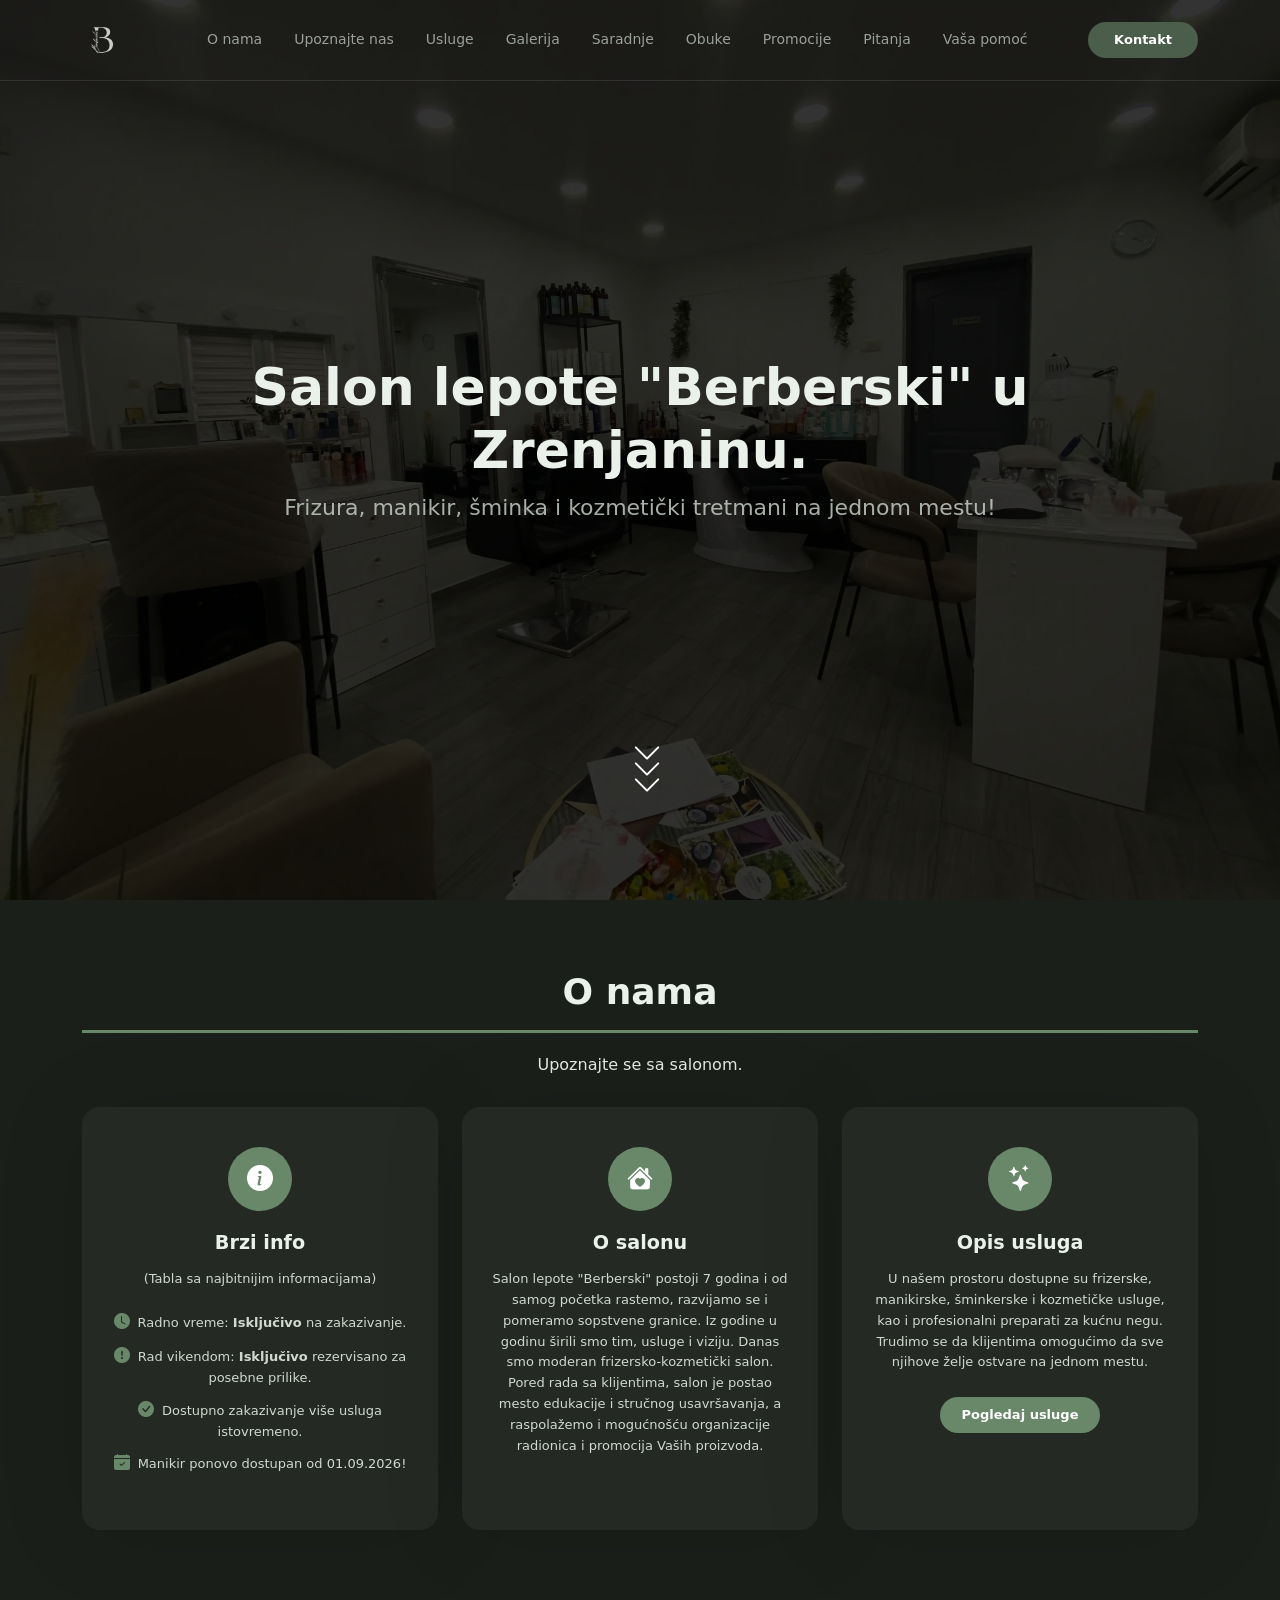
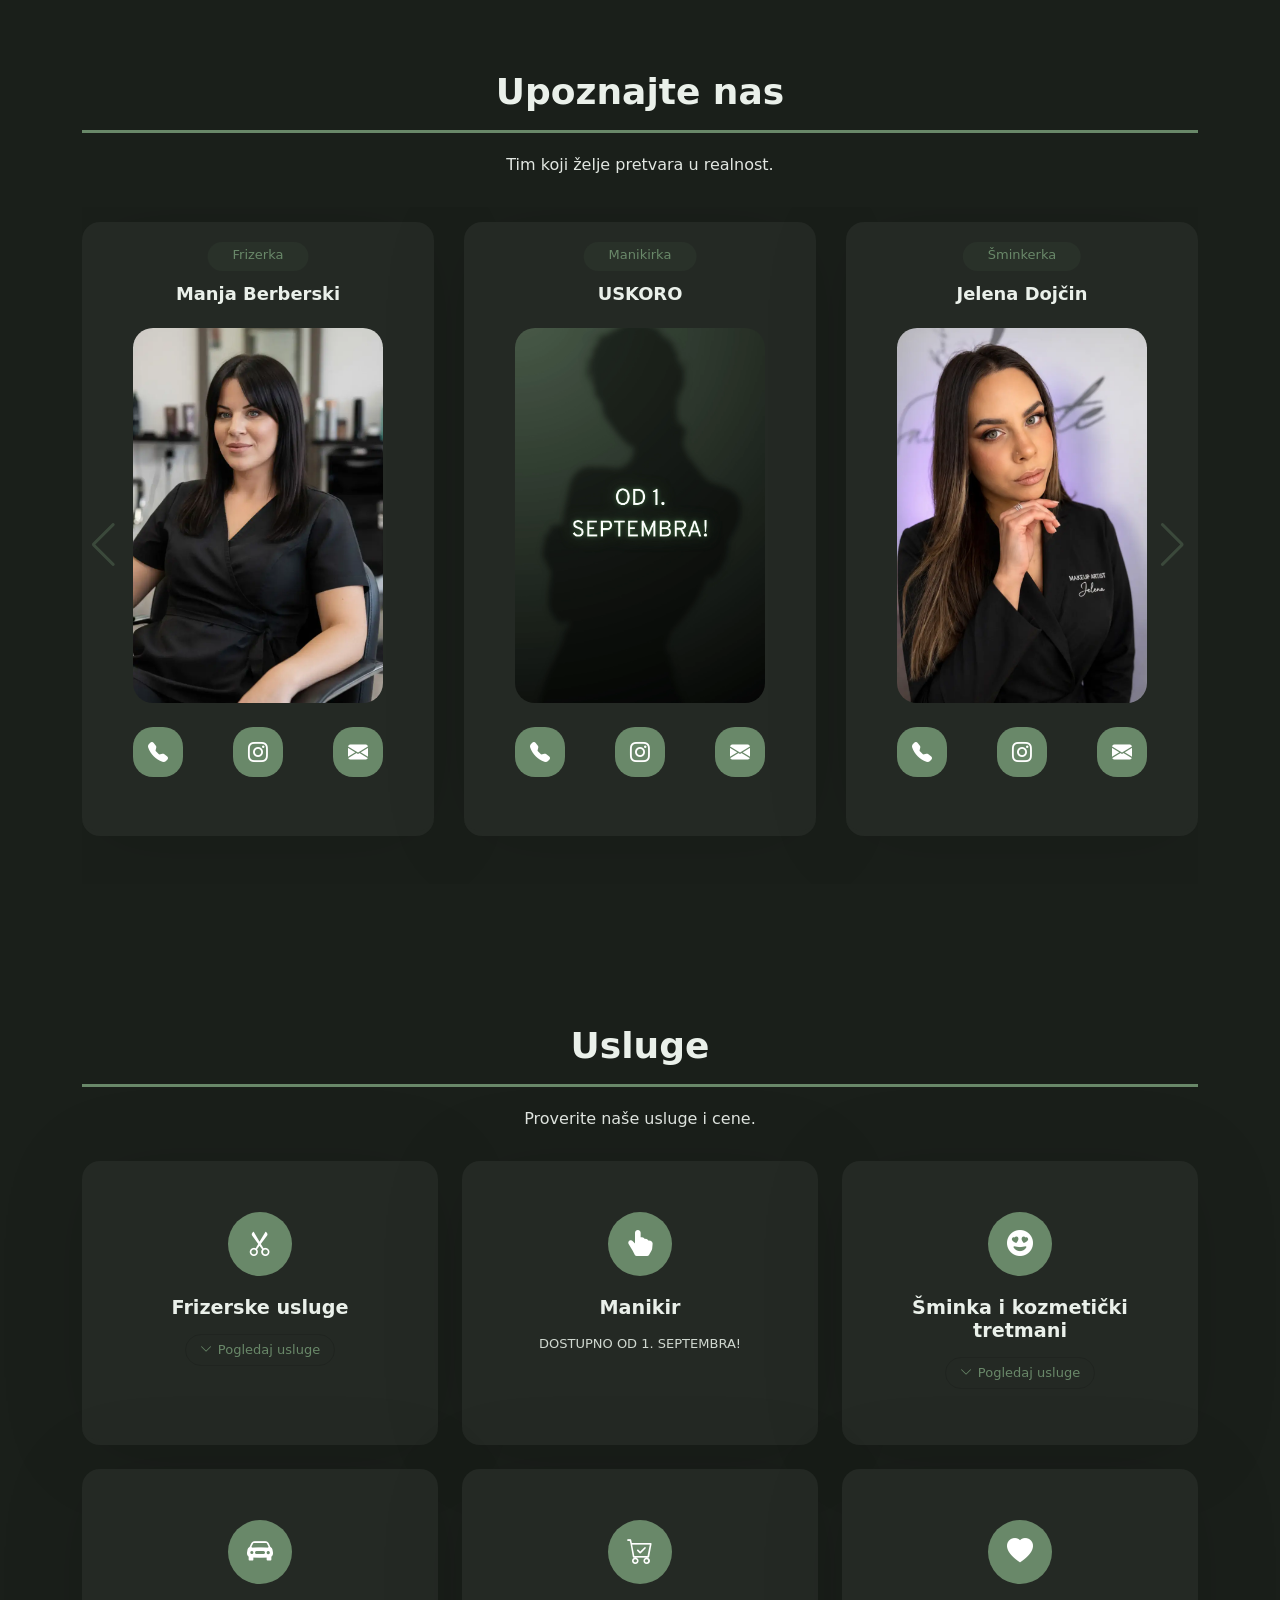
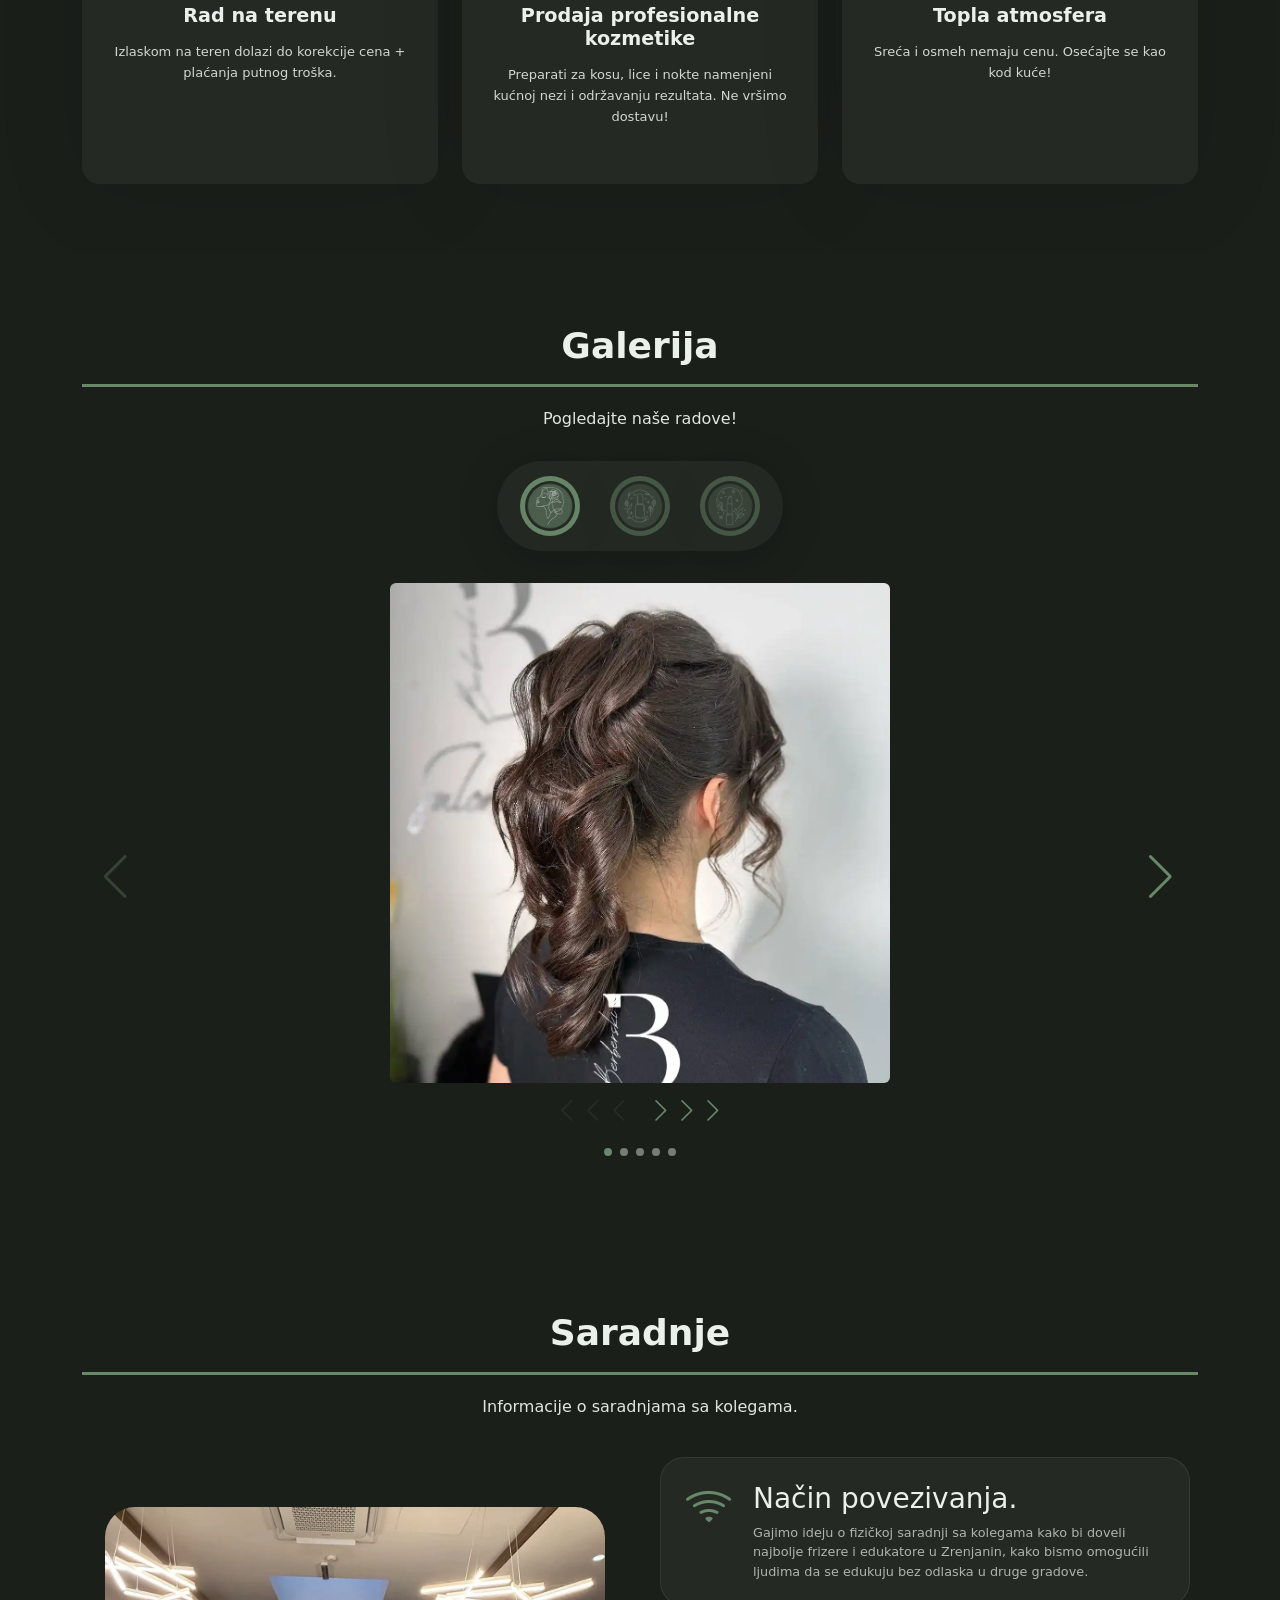
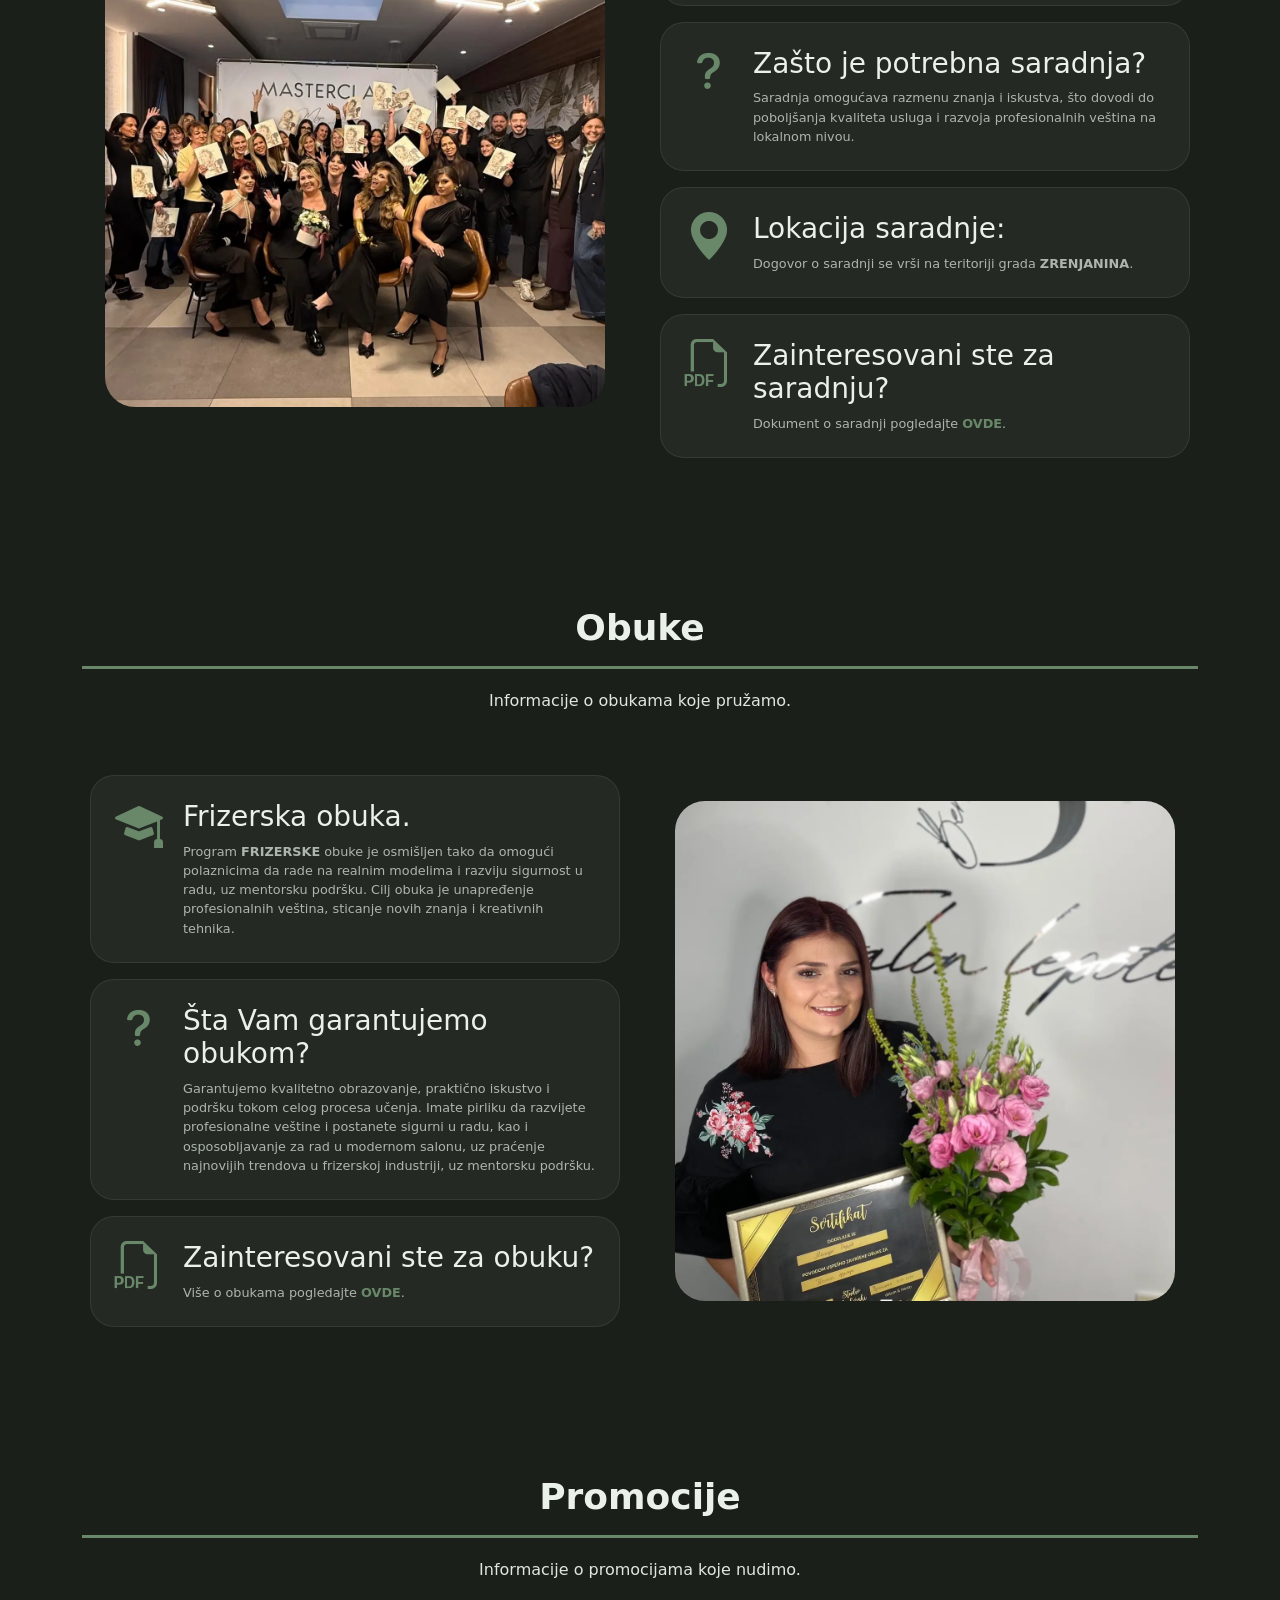
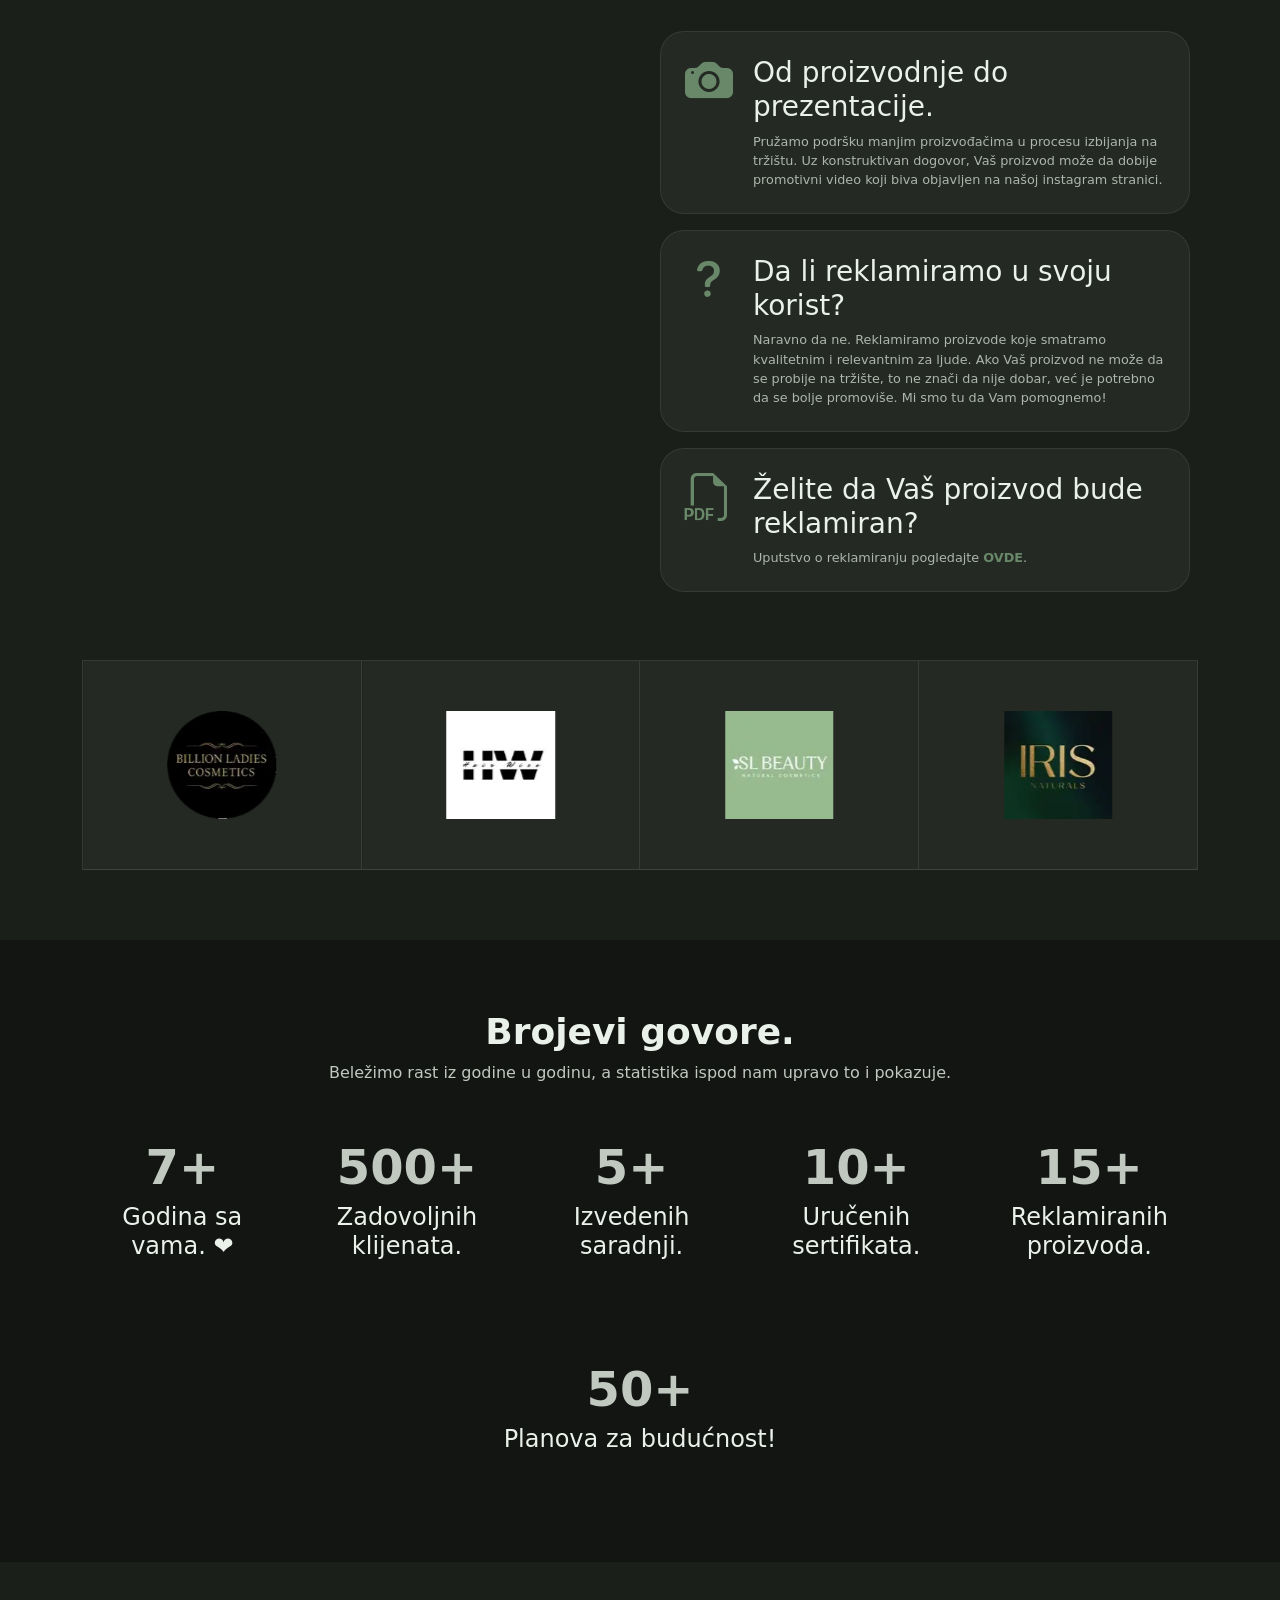
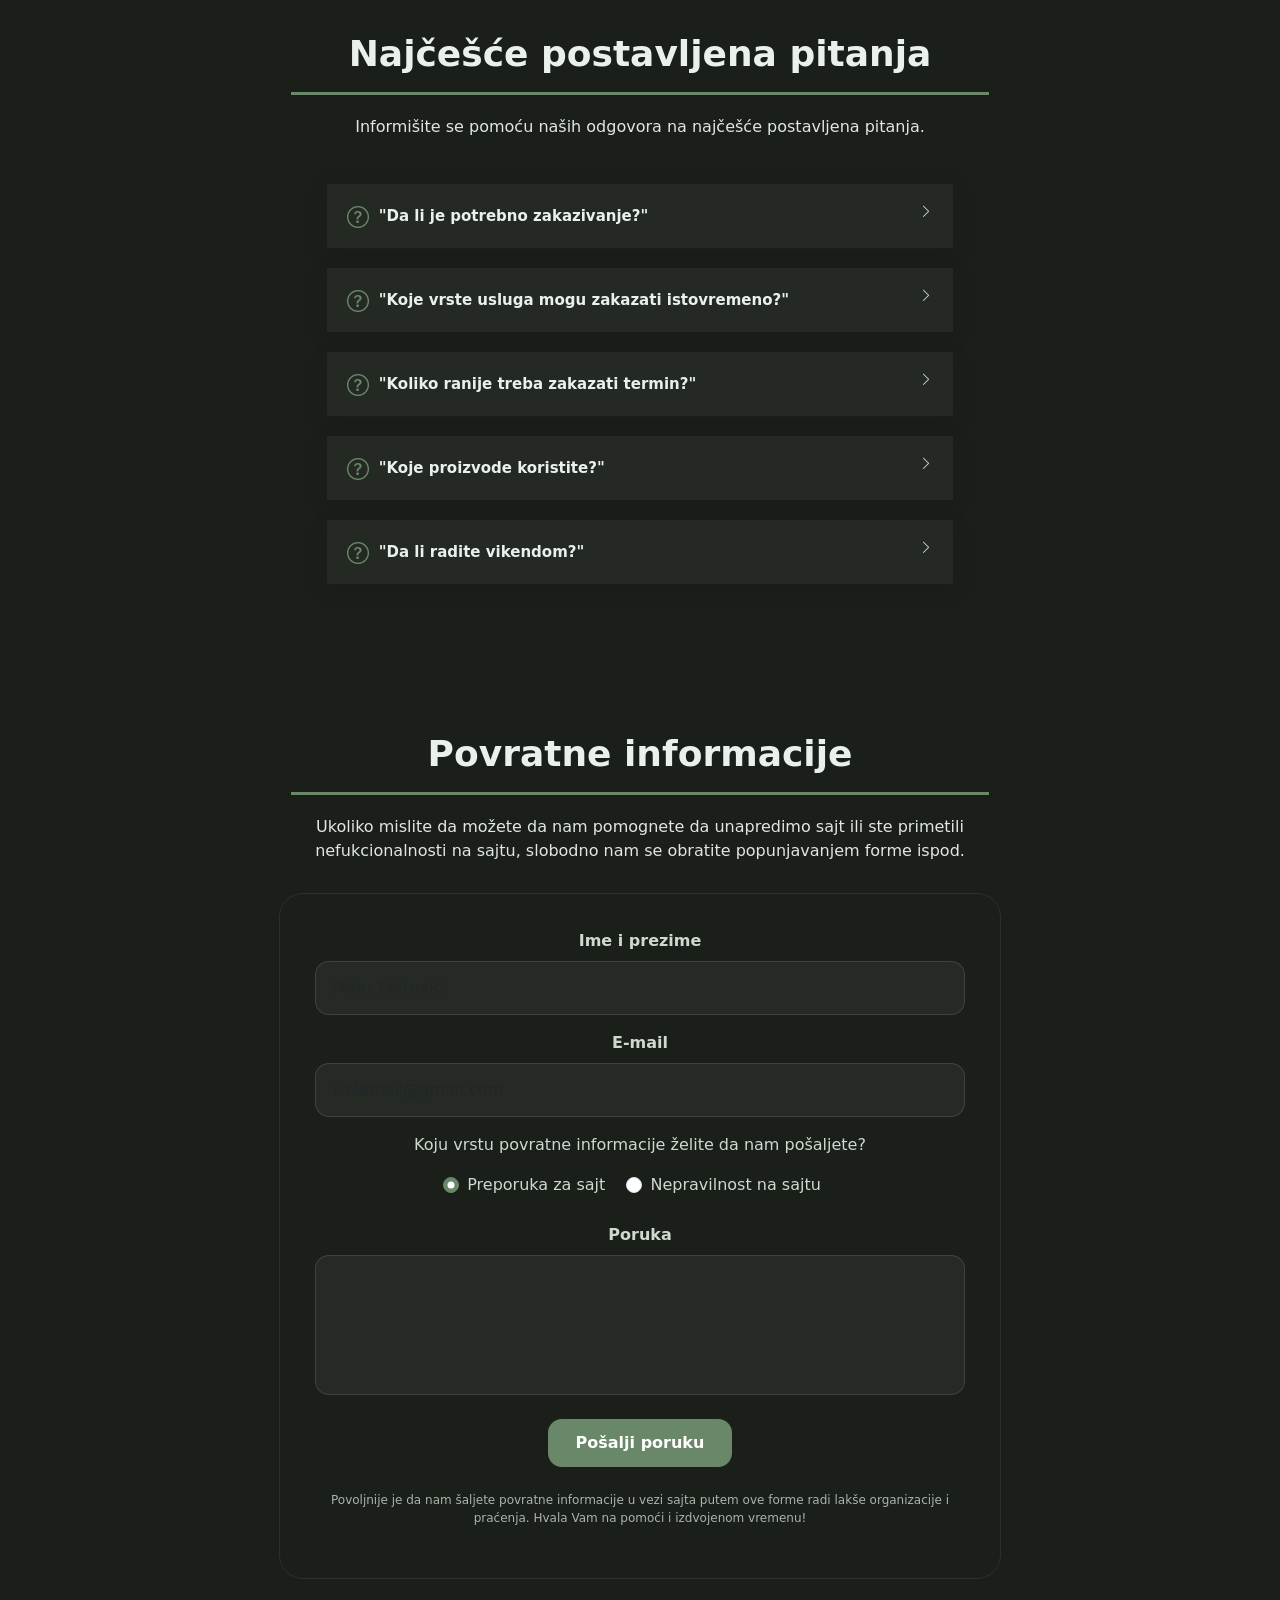
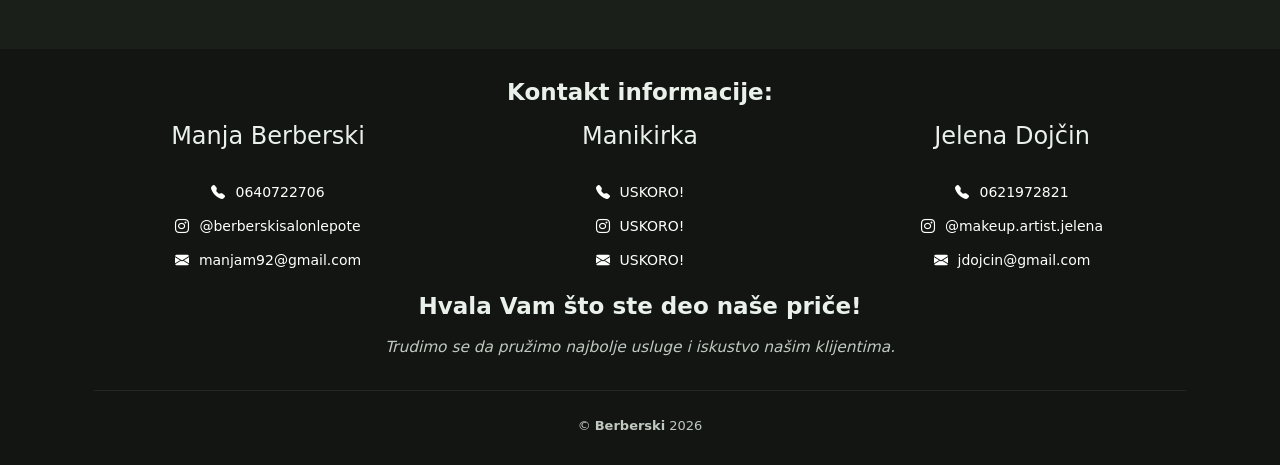
==== commit 38269f5d: "dodati chevroni" ====
--- a/index.html
+++ b/index.html
@@ -160,7 +160,7 @@
 
         <div class="row gy-4 d-flex justify-content-center align-items-center">
           <div class="col-12" data-aos="fade-up" data-aos-delay="100">
-            <div class="swiper js-swiper">
+            <div class="swiper js-swiper pb-5">
               <div class="swiper-wrapper">
 
                 <div class="swiper-slide">
@@ -202,9 +202,27 @@
                   </div>
                 </div>
 
-              </div>
+              </div><!-- /.swiper-wrapper -->
+
               <div class="swiper-pagination"></div>
-            </div>
+
+              <div class="chevron-nav d-flex gap-3 d-lg-none flex-row align-items-center justify-content-center">
+                <div class="chevron-group chevron-group-left d-flex">
+                  <i class="bi bi-chevron-left"></i>
+                  <i class="bi bi-chevron-left"></i>
+                  <i class="bi bi-chevron-left"></i>
+                </div>
+                <div class="chevron-group chevron-group-right d-flex">
+                  <i class="bi bi-chevron-right"></i>
+                  <i class="bi bi-chevron-right"></i>
+                  <i class="bi bi-chevron-right"></i>
+                </div>
+              </div>
+
+              <div class="swiper-button-prev d-lg-block d-none"></div>
+              <div class="swiper-button-next d-lg-block d-none"></div>
+
+            </div><!-- /.swiper -->
           </div>
         </div>
 
@@ -384,6 +402,18 @@
               </div>
 
               <div class="swiper-pagination"></div>
+              <div class="chevron-nav d-flex gap-3 d-xxl-none flex-row align-items-center justify-content-center">
+                <div class="chevron-group chevron-group-left d-flex">
+                  <i class="bi bi-chevron-left"></i>
+                  <i class="bi bi-chevron-left"></i>
+                  <i class="bi bi-chevron-left"></i>
+                </div>
+                <div class="chevron-group chevron-group-right d-flex">
+                  <i class="bi bi-chevron-right"></i>
+                  <i class="bi bi-chevron-right"></i>
+                  <i class="bi bi-chevron-right"></i>
+                </div>
+              </div>
               <div class="swiper-button-prev d-lg-block d-xxl-block d-none"></div>
               <div class="swiper-button-next d-lg-block d-xxl-block d-none"></div>
 
@@ -432,6 +462,18 @@
               </div>
 
               <div class="swiper-pagination"></div>
+              <div class="chevron-nav d-flex gap-3 d-xxl-none flex-row align-items-center justify-content-center">
+                <div class="chevron-group chevron-group-left d-flex">
+                  <i class="bi bi-chevron-left"></i>
+                  <i class="bi bi-chevron-left"></i>
+                  <i class="bi bi-chevron-left"></i>
+                </div>
+                <div class="chevron-group chevron-group-right d-flex">
+                  <i class="bi bi-chevron-right"></i>
+                  <i class="bi bi-chevron-right"></i>
+                  <i class="bi bi-chevron-right"></i>
+                </div>
+              </div>
               <div class="swiper-button-prev d-lg-block d-xxl-block d-none"></div>
               <div class="swiper-button-next d-lg-block d-xxl-block d-none"></div>
 
@@ -464,6 +506,18 @@
               </div>
 
               <div class="swiper-pagination"></div>
+              <div class="chevron-nav d-flex gap-3 d-xxl-none flex-row align-items-center justify-content-center">
+                <div class="chevron-group chevron-group-left d-flex">
+                  <i class="bi bi-chevron-left"></i>
+                  <i class="bi bi-chevron-left"></i>
+                  <i class="bi bi-chevron-left"></i>
+                </div>
+                <div class="chevron-group chevron-group-right d-flex">
+                  <i class="bi bi-chevron-right"></i>
+                  <i class="bi bi-chevron-right"></i>
+                  <i class="bi bi-chevron-right"></i>
+                </div>
+              </div>
               <div class="swiper-button-prev d-lg-block d-xxl-block d-none"></div>
               <div class="swiper-button-next d-lg-block d-xxl-block d-none"></div>
 
--- a/assets/css/main.css
+++ b/assets/css/main.css
@@ -1305,5 +1305,38 @@
 }
 
 /*--------------------------------------------------------------
-# Ovde nastavljam
---------------------------------------------------------------*/+# Swiper Chevron Navigation
+--------------------------------------------------------------*/
+.chevron-nav {
+  margin-top: 15px;
+}
+
+.chevron-nav .chevron-group i {
+  font-size: clamp(22px, 2vw, 28px);
+  color: var(--accent-color);
+  line-height: 0;
+}
+
+.chevron-nav .chevron-group-left i:nth-child(1) { animation: chevron-bounce-left 1.6s ease-in-out infinite 0s; }
+.chevron-nav .chevron-group-left i:nth-child(2) { animation: chevron-bounce-left 1.6s ease-in-out infinite 0.2s; }
+.chevron-nav .chevron-group-left i:nth-child(3) { animation: chevron-bounce-left 1.6s ease-in-out infinite 0.4s; }
+
+.chevron-nav .chevron-group-right i:nth-child(1) { animation: chevron-bounce-right 1.6s ease-in-out infinite 0s; }
+.chevron-nav .chevron-group-right i:nth-child(2) { animation: chevron-bounce-right 1.6s ease-in-out infinite 0.2s; }
+.chevron-nav .chevron-group-right i:nth-child(3) { animation: chevron-bounce-right 1.6s ease-in-out infinite 0.4s; }
+
+@keyframes chevron-bounce-left {
+  0%, 100% { opacity: 0.2; transform: translateX(0); }
+  50%      { opacity: 1;   transform: translateX(-6px); }
+}
+
+@keyframes chevron-bounce-right {
+  0%, 100% { opacity: 0.2; transform: translateX(0); }
+  50%      { opacity: 1;   transform: translateX(6px); }
+}
+
+.chevron-nav .chevron-group.is-disabled i {
+  animation: none !important;
+  opacity: 0.15 !important;
+  transform: none !important;
+}
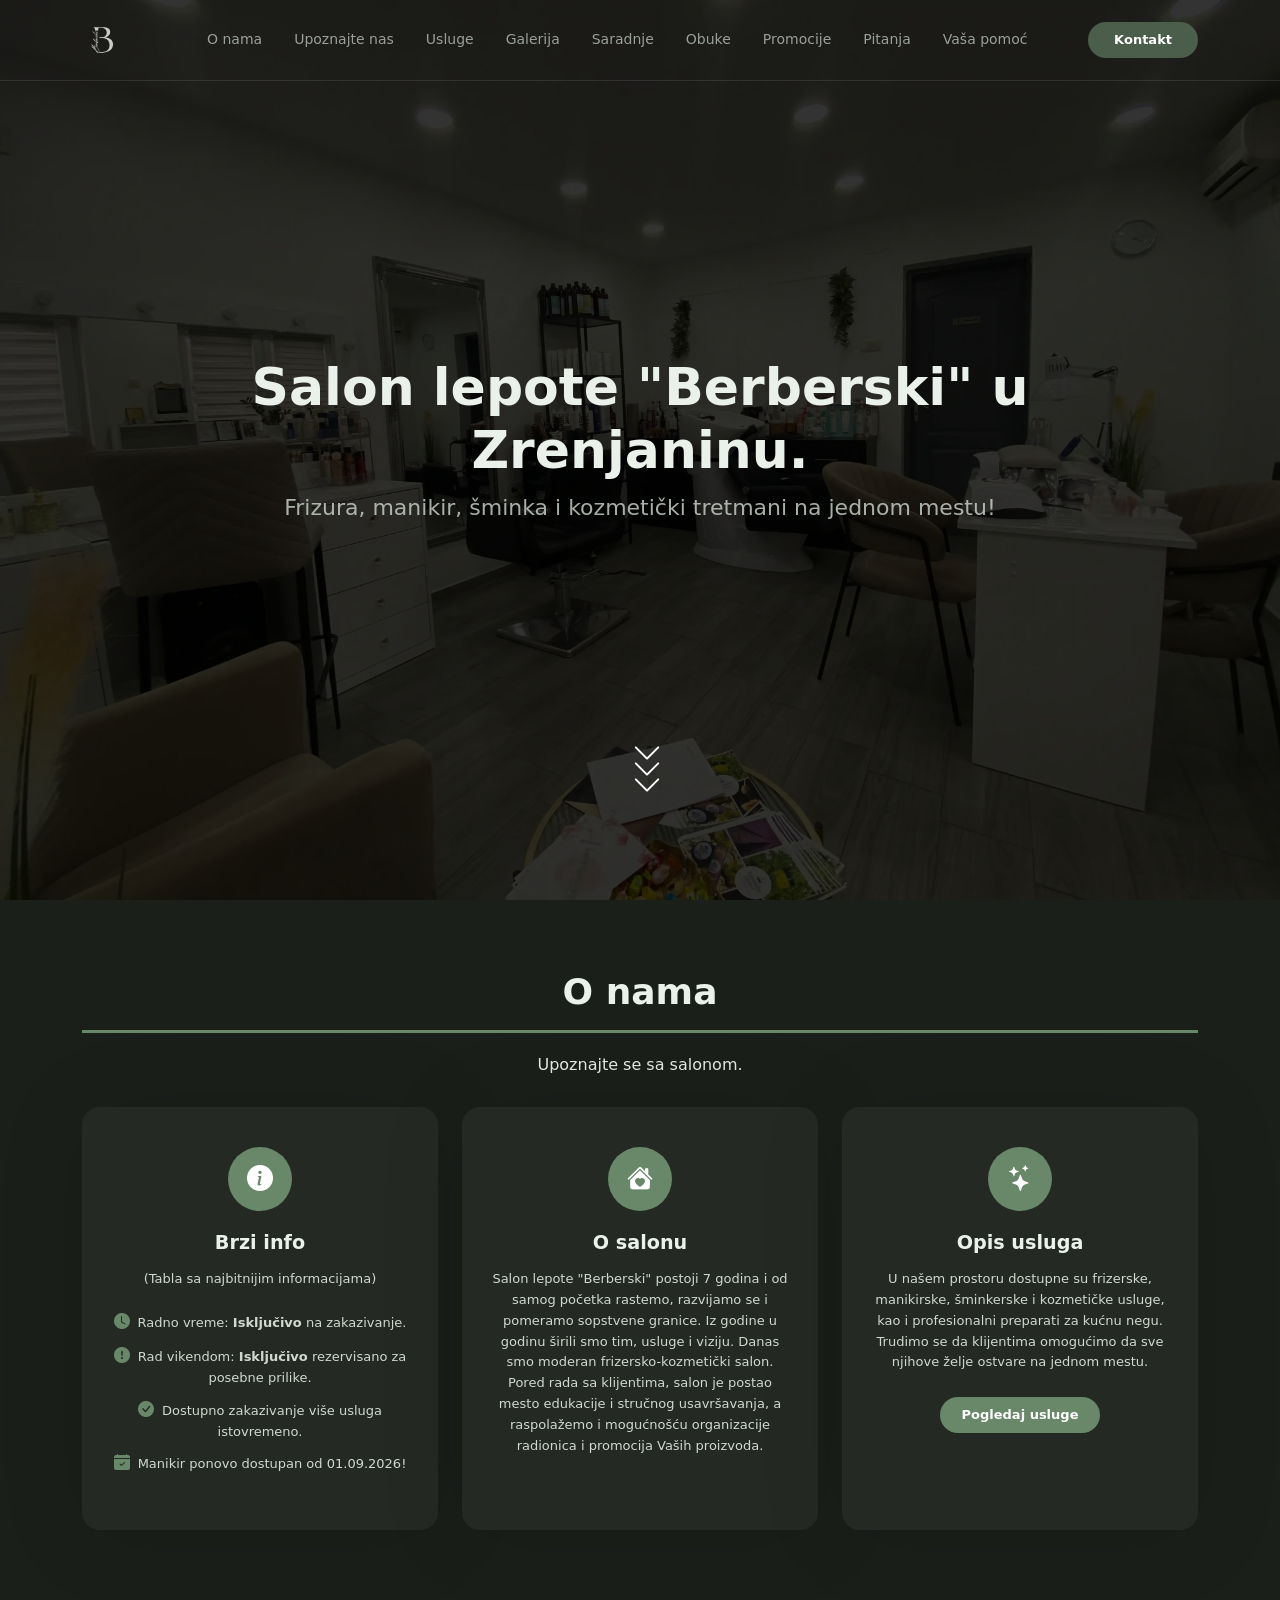
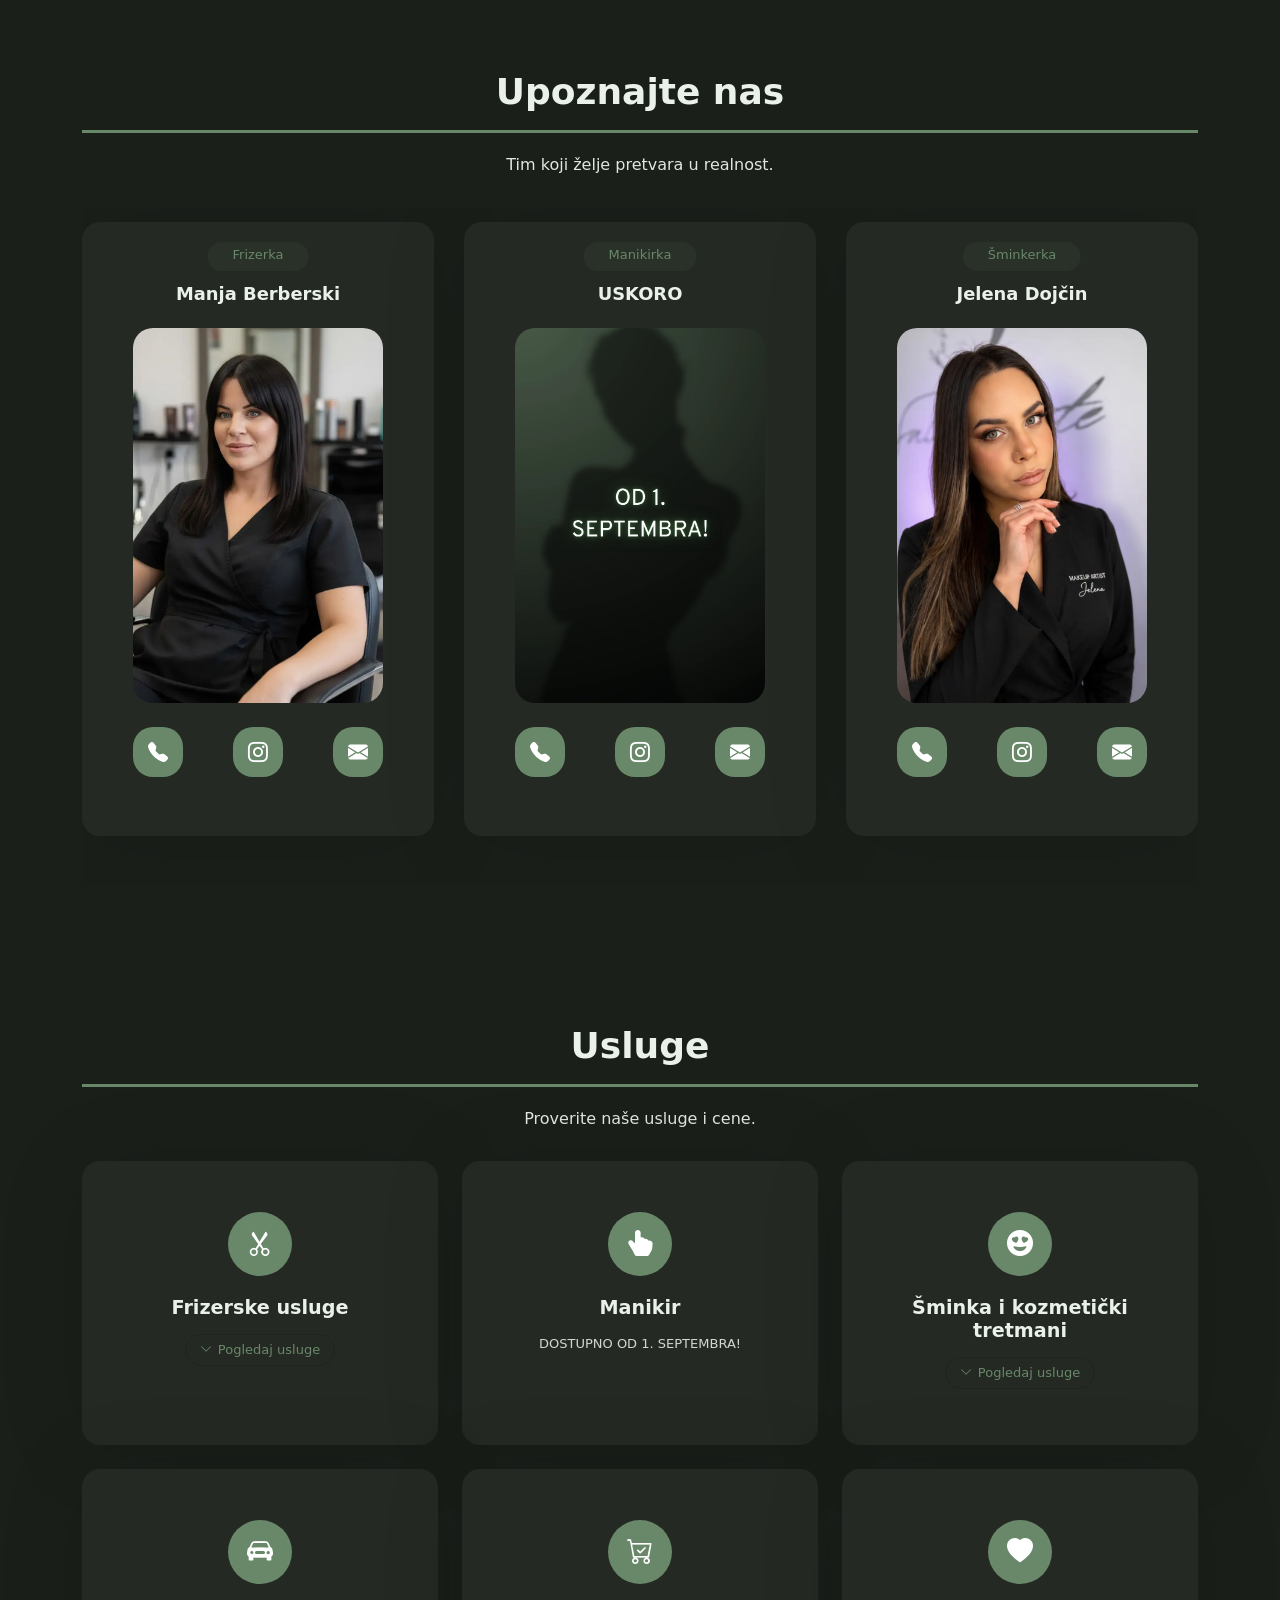
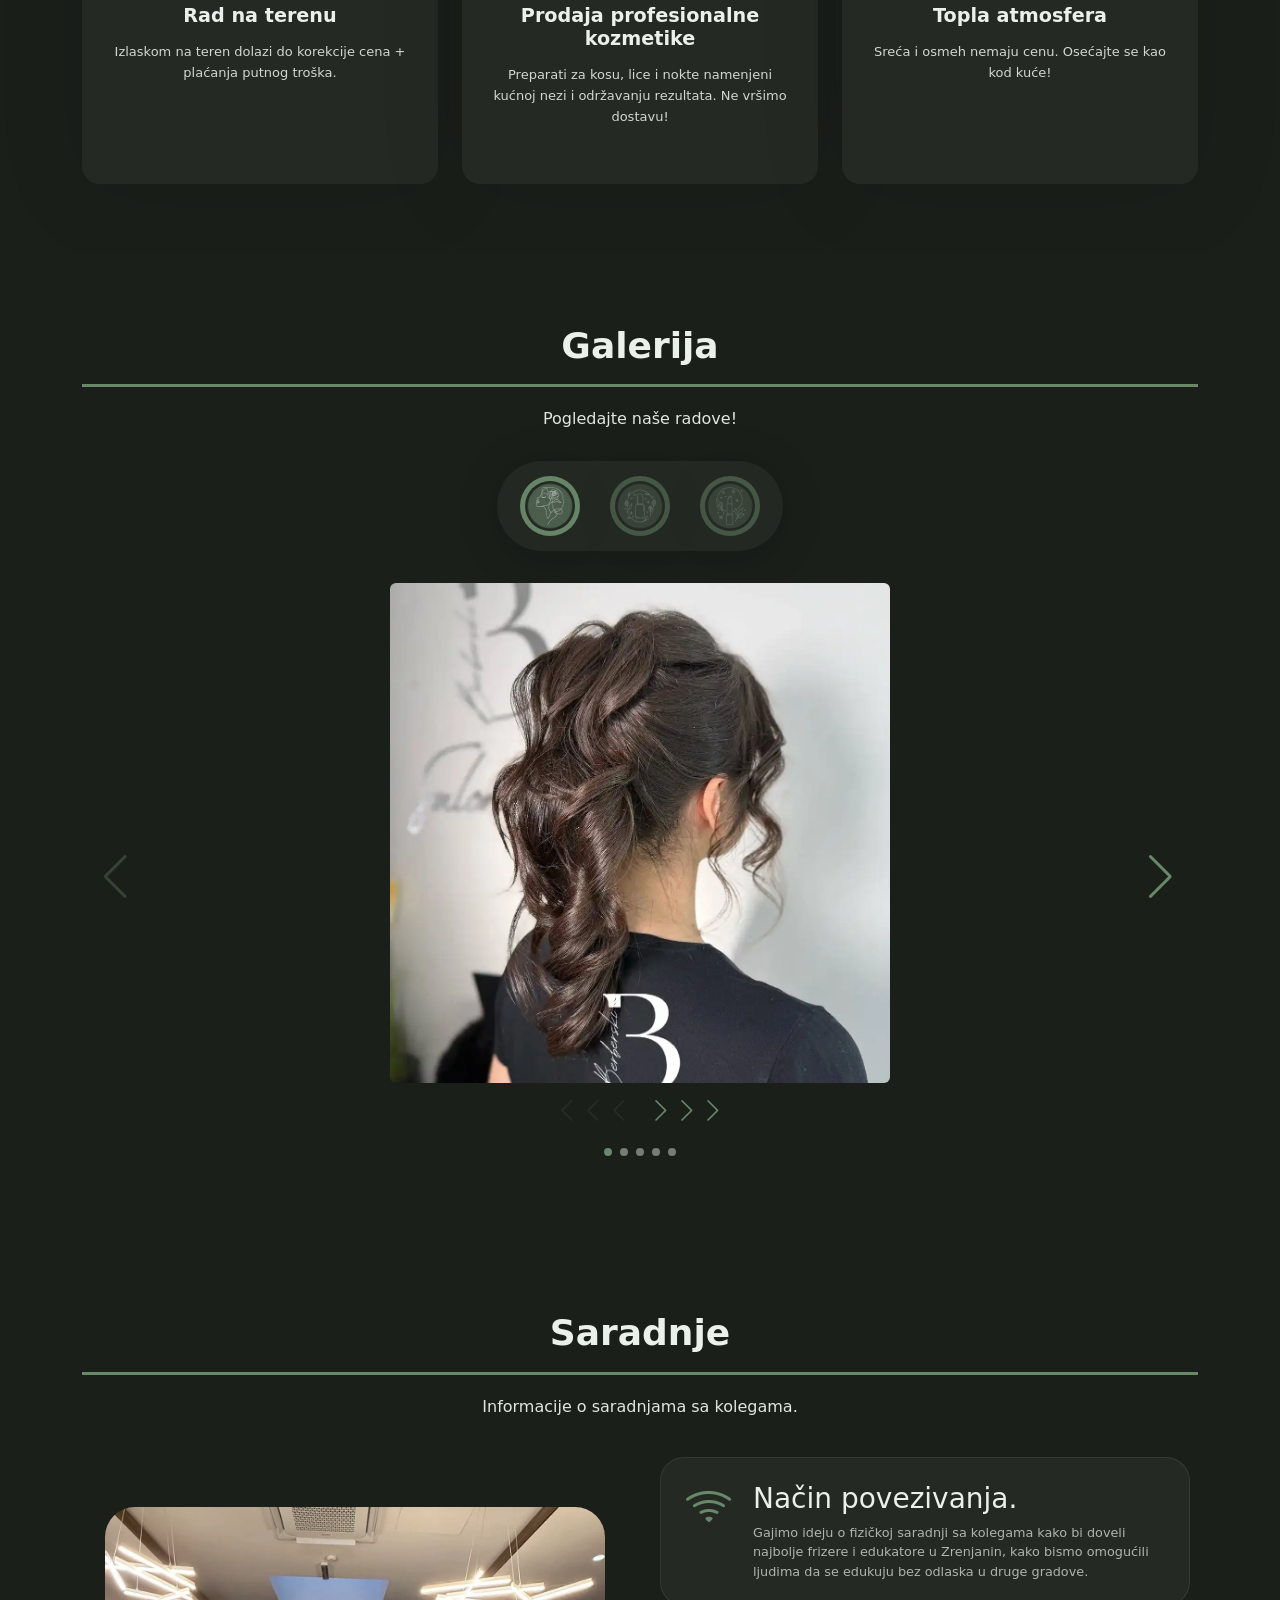
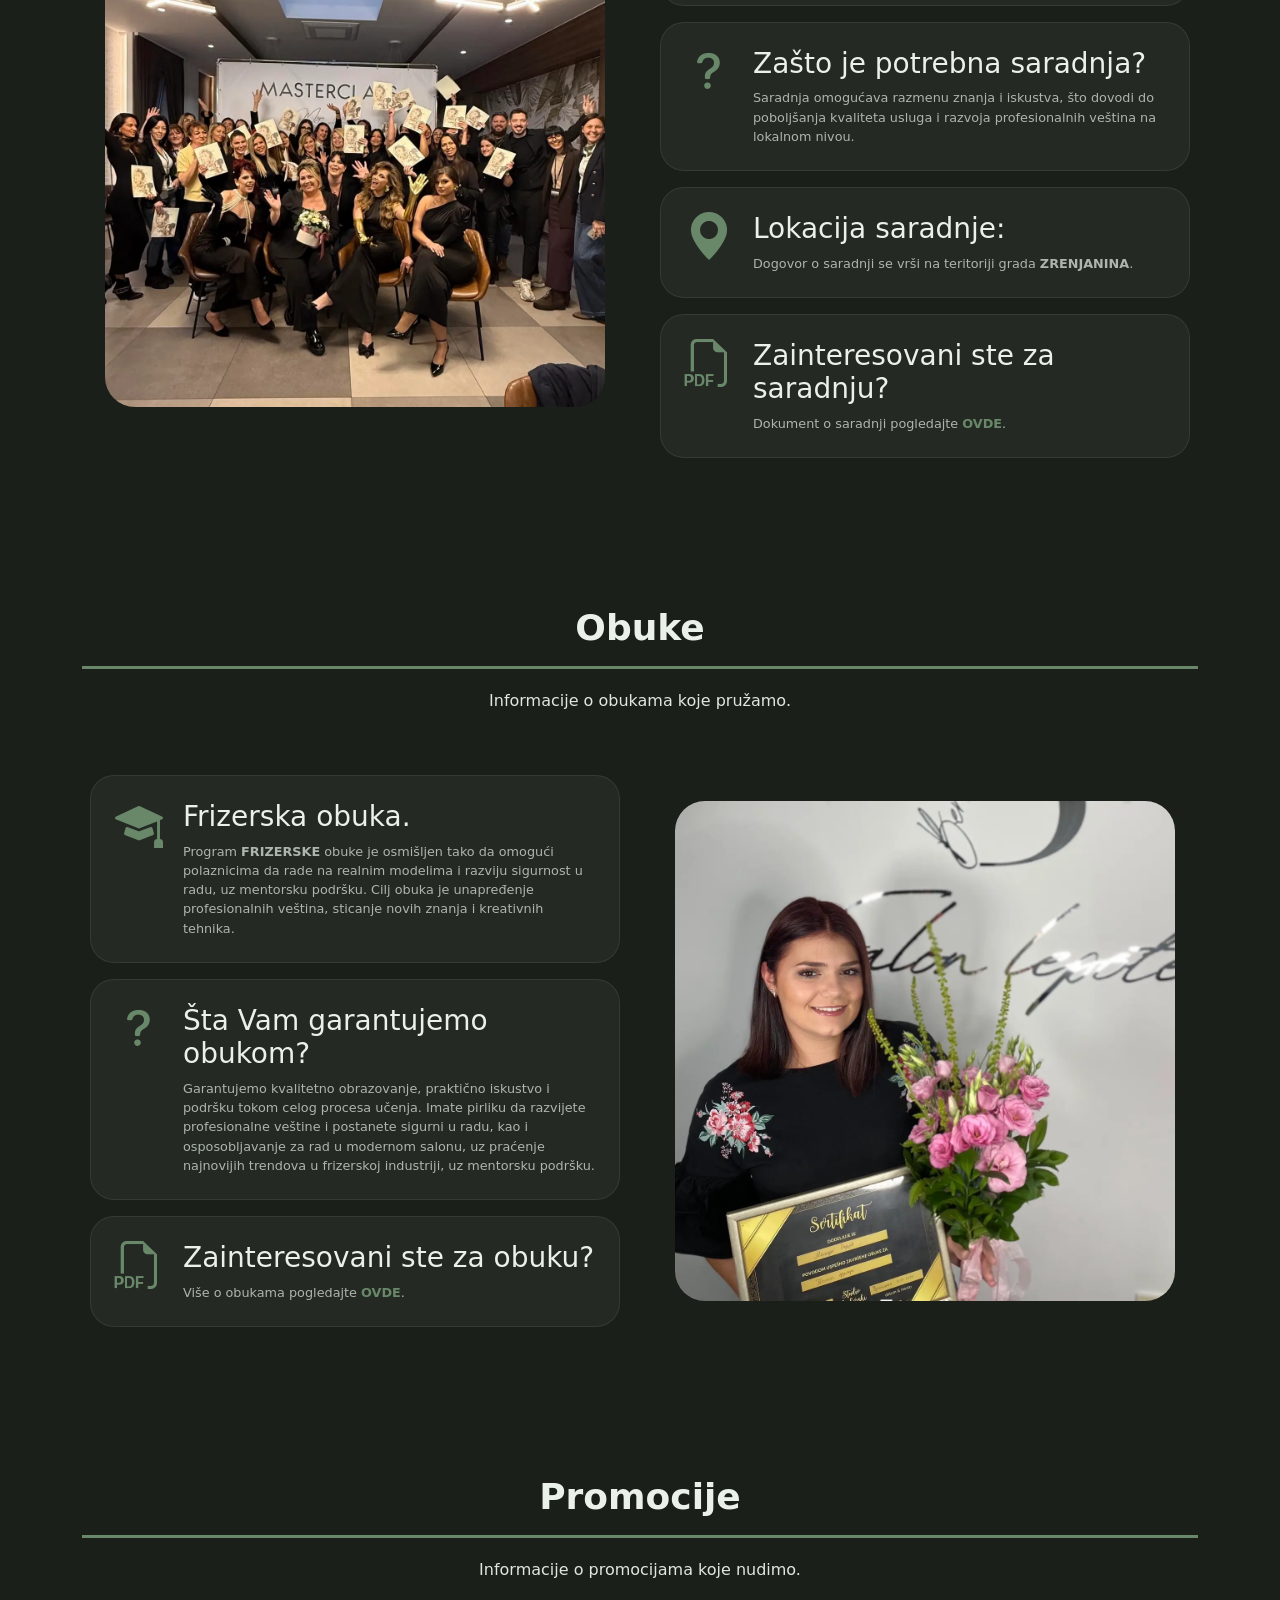
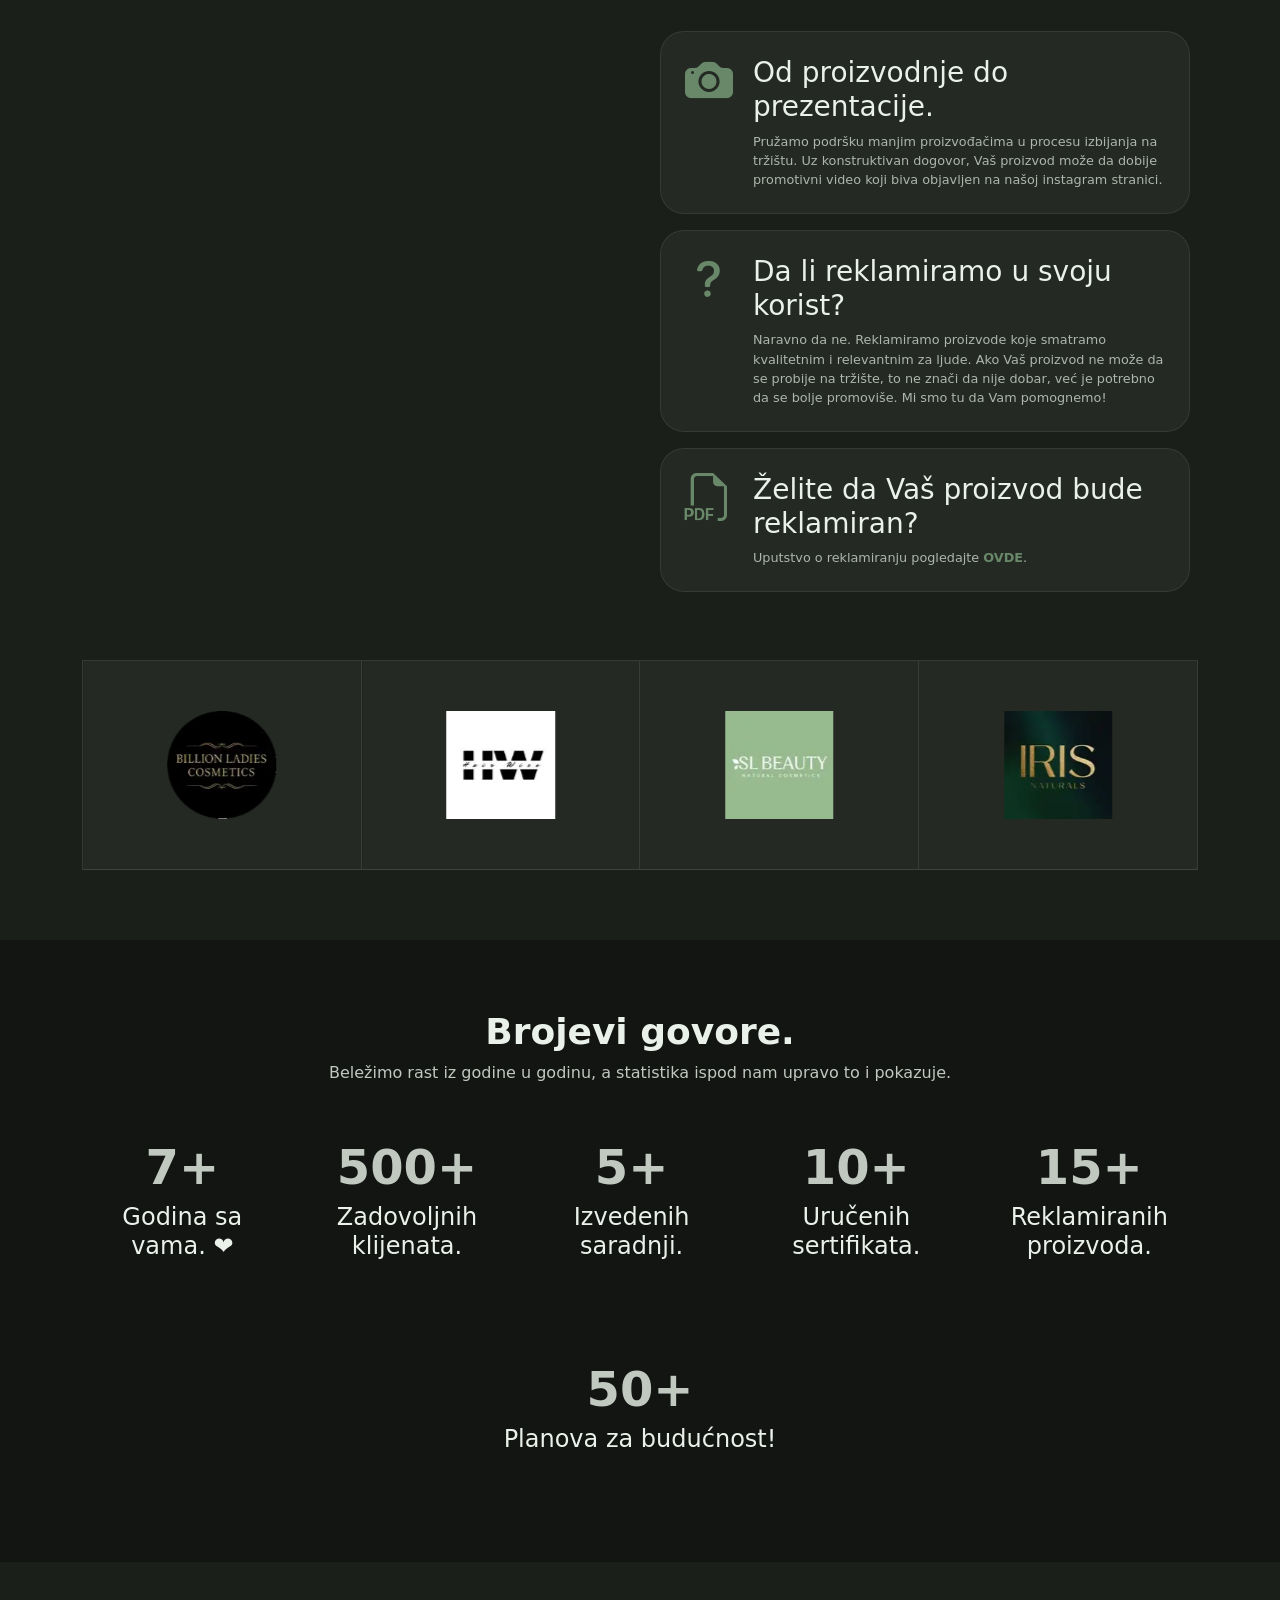
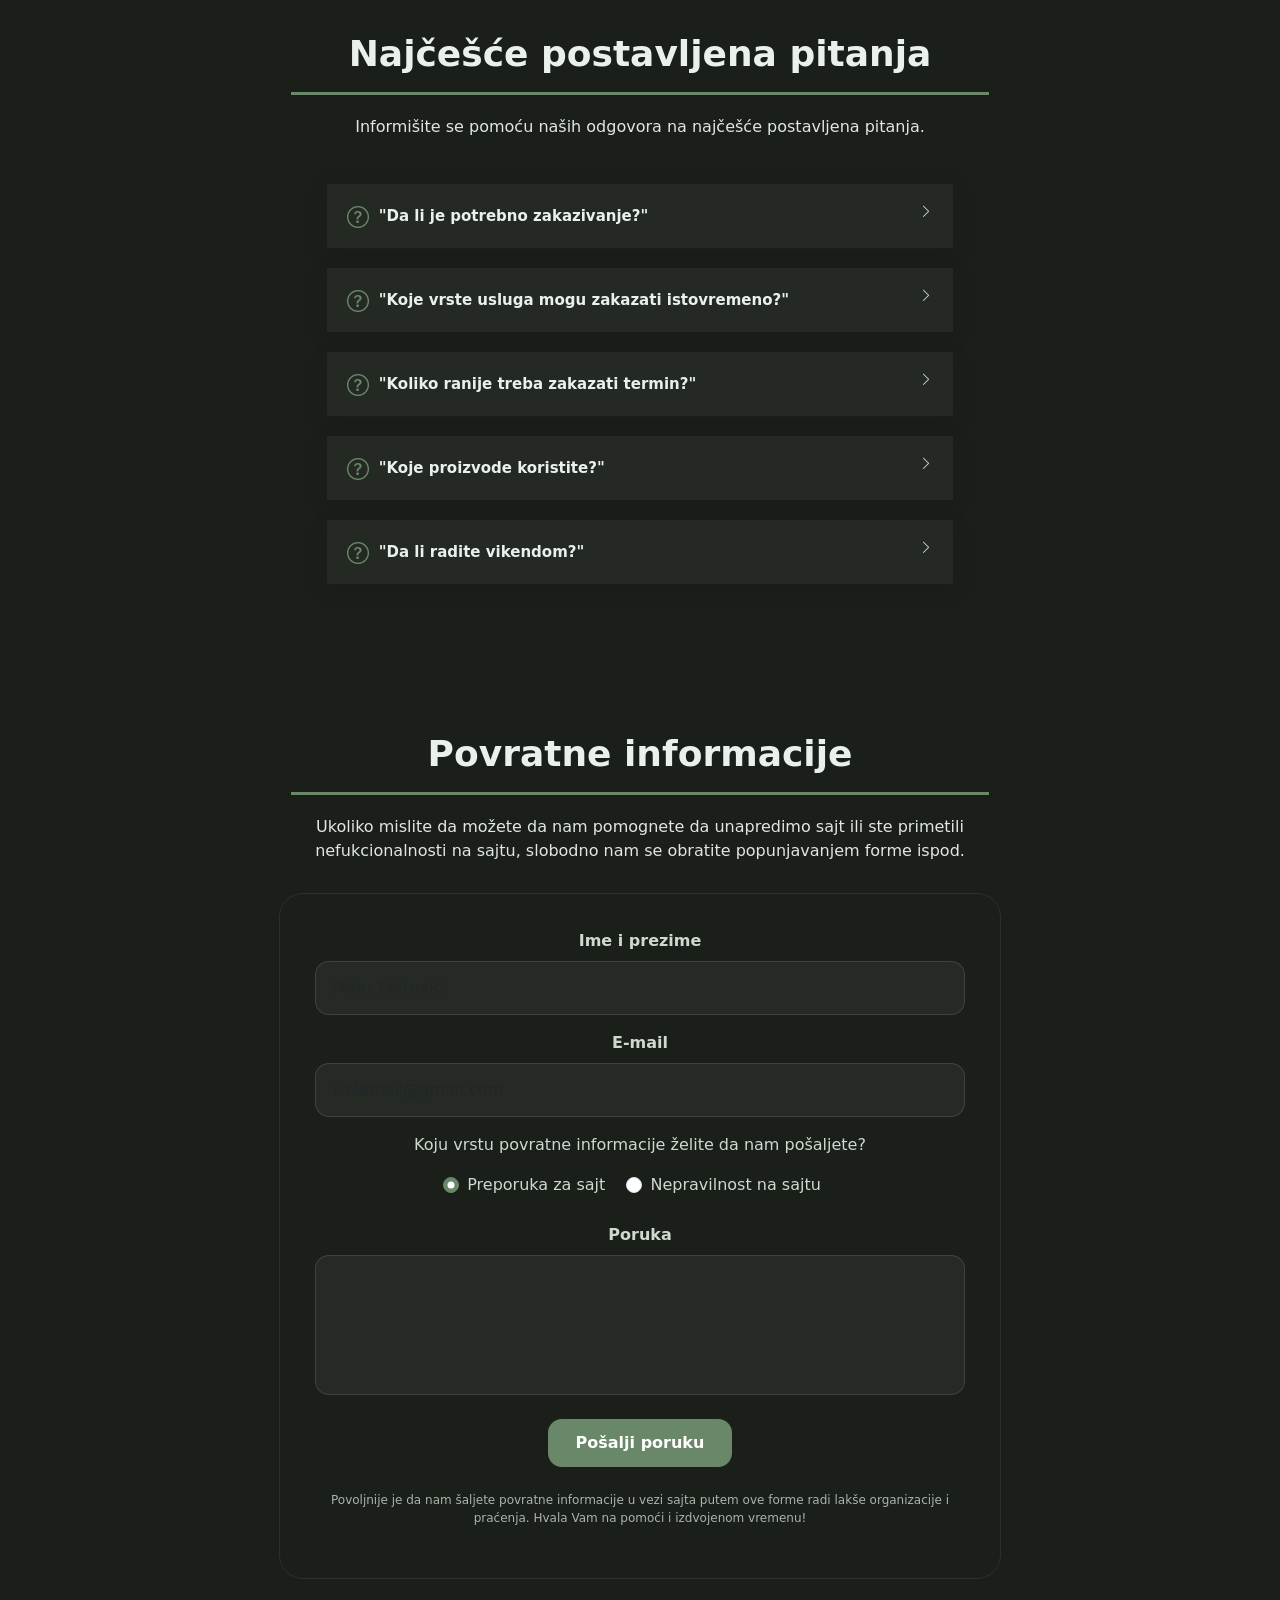
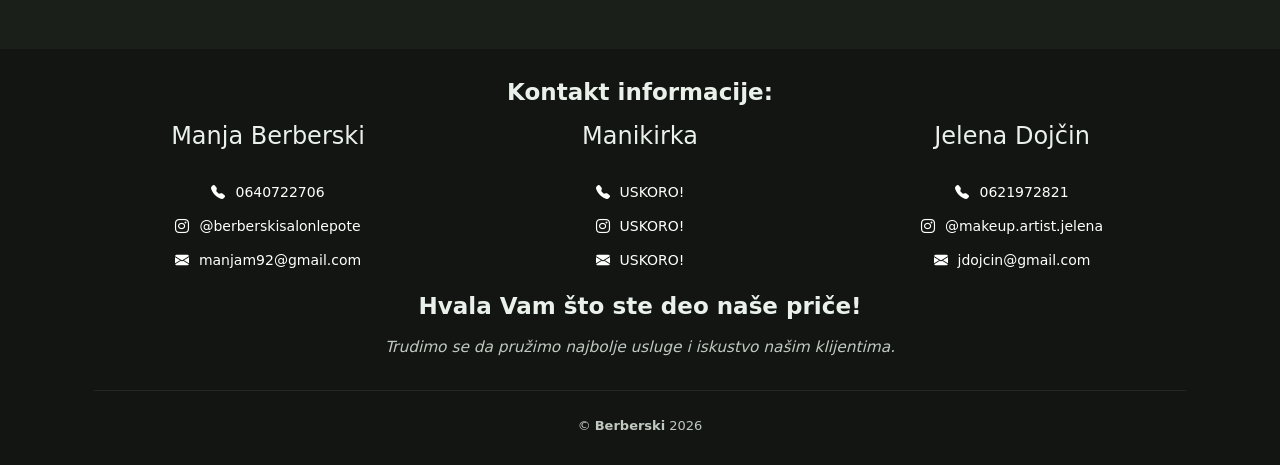
==== commit c7923636: "Update index.html" ====
--- a/index.html
+++ b/index.html
@@ -219,9 +219,6 @@
                 </div>
               </div>
 
-              <div class="swiper-button-prev d-lg-block d-none"></div>
-              <div class="swiper-button-next d-lg-block d-none"></div>
-
             </div><!-- /.swiper -->
           </div>
         </div>
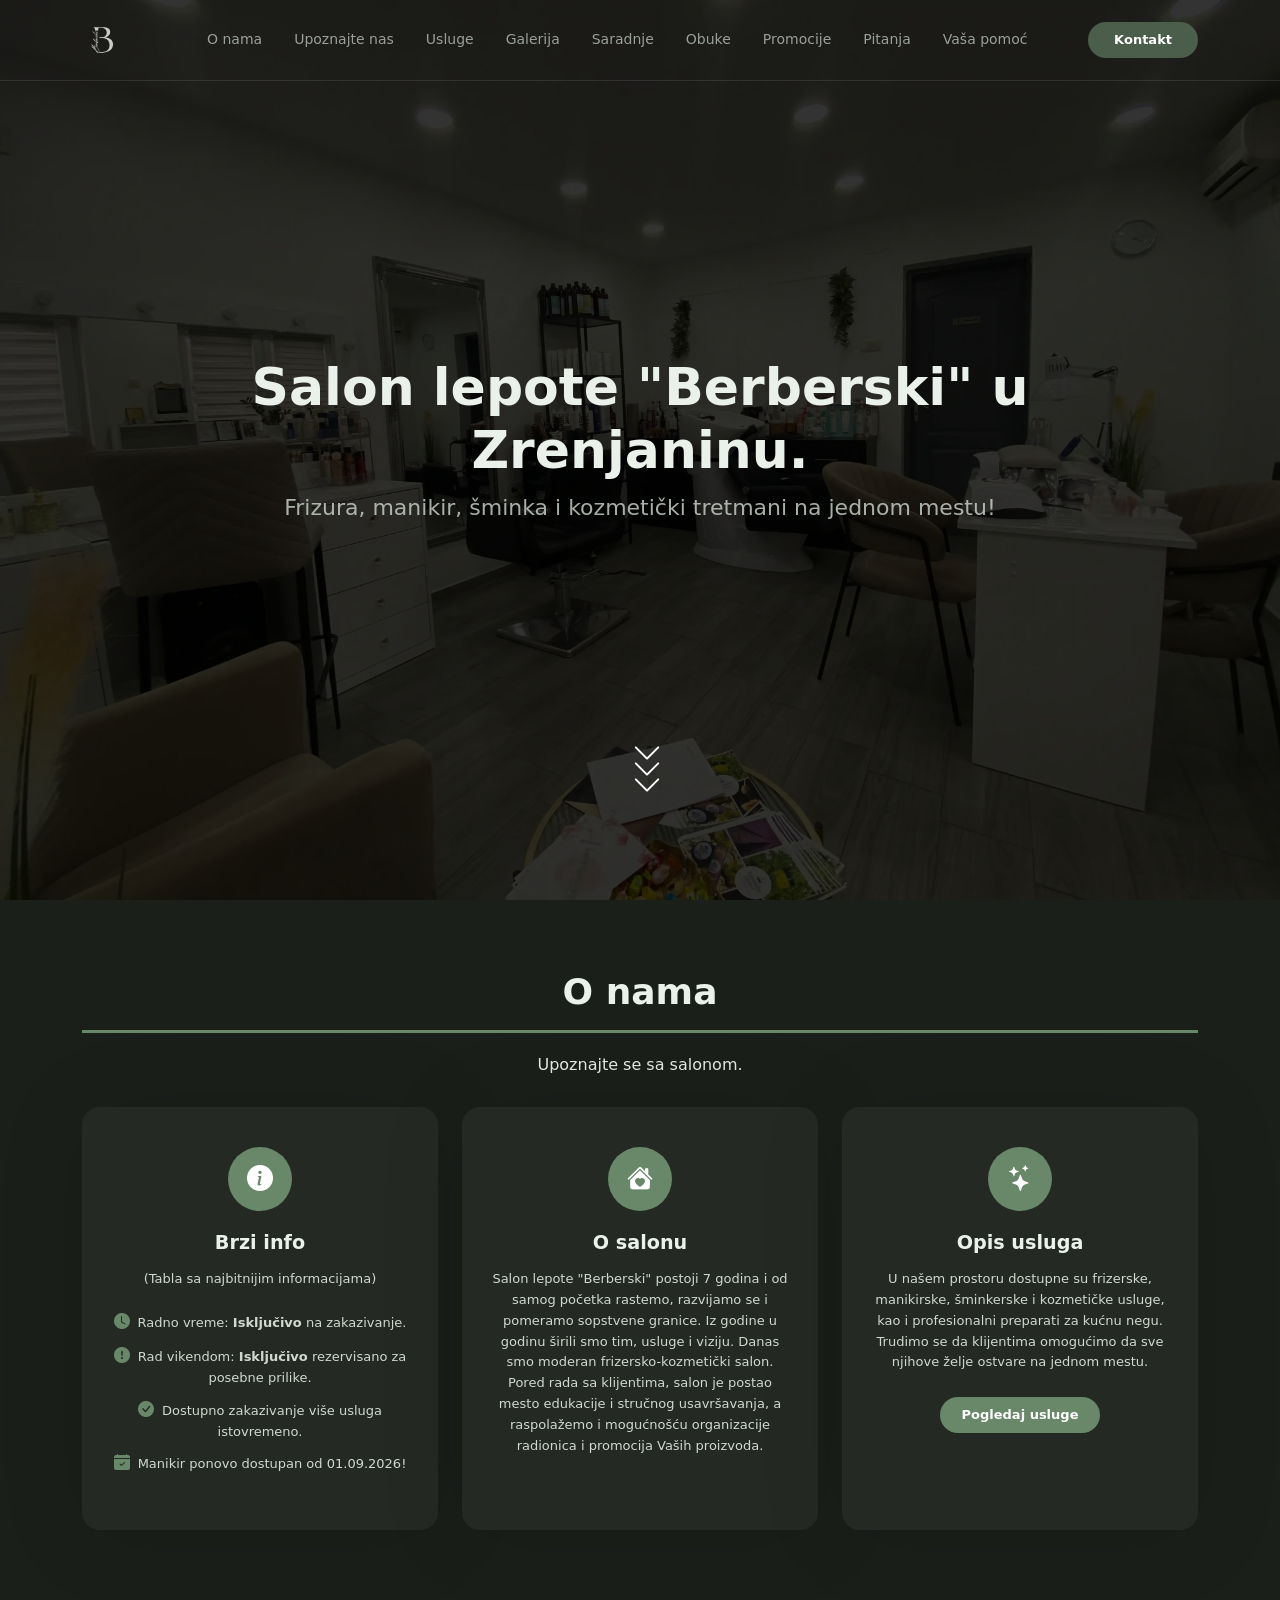
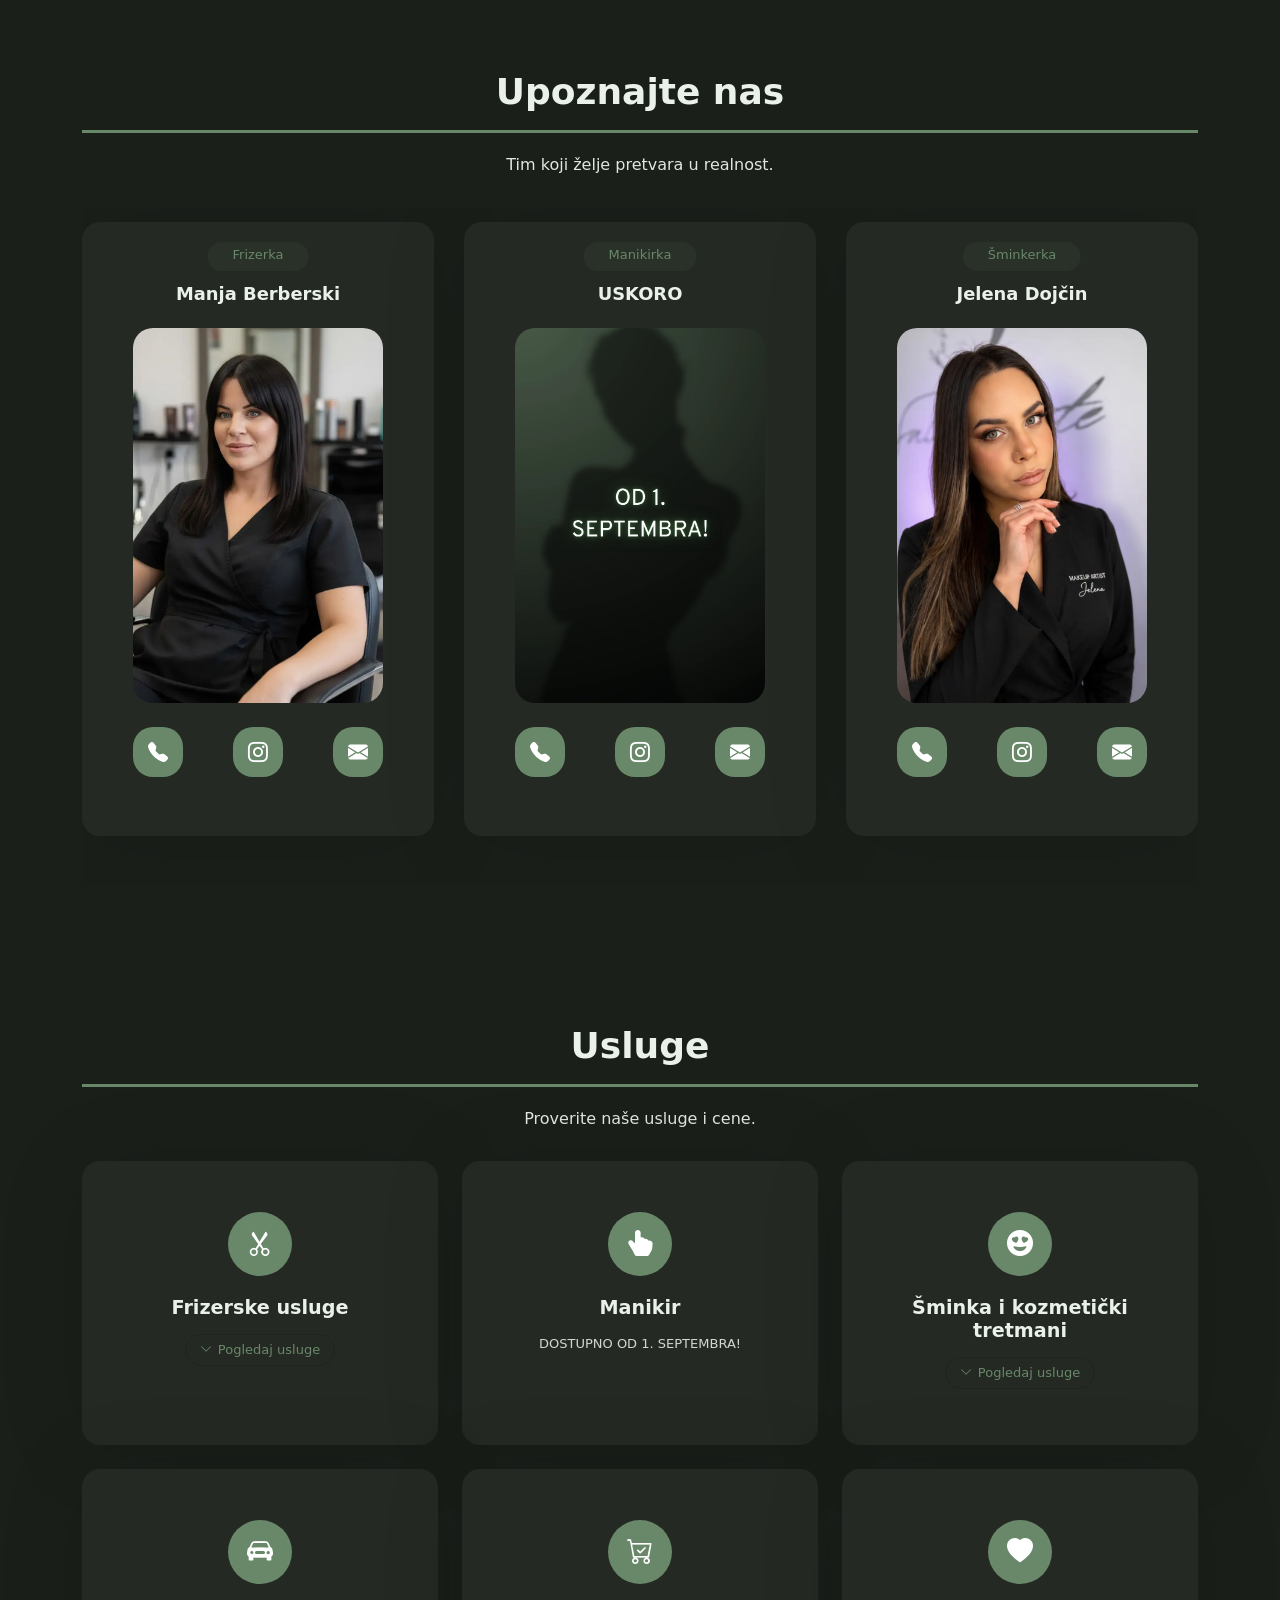
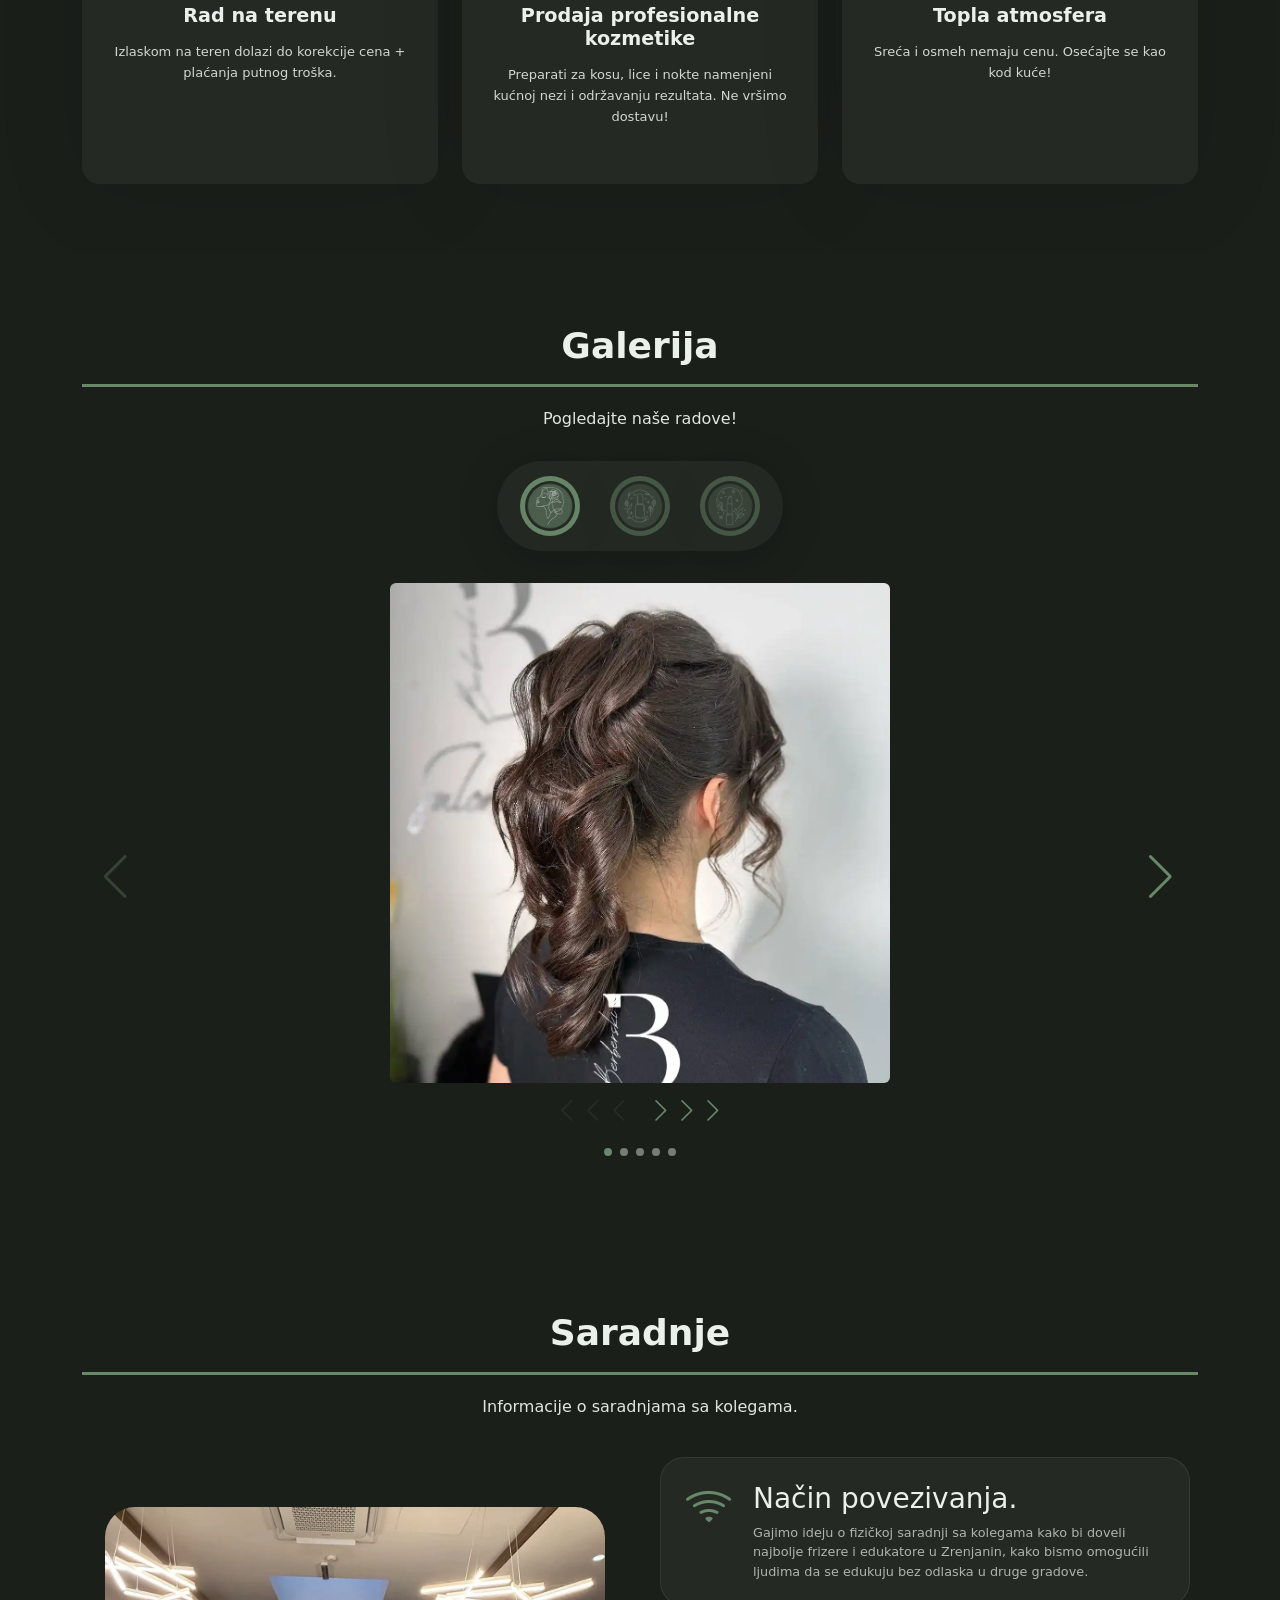
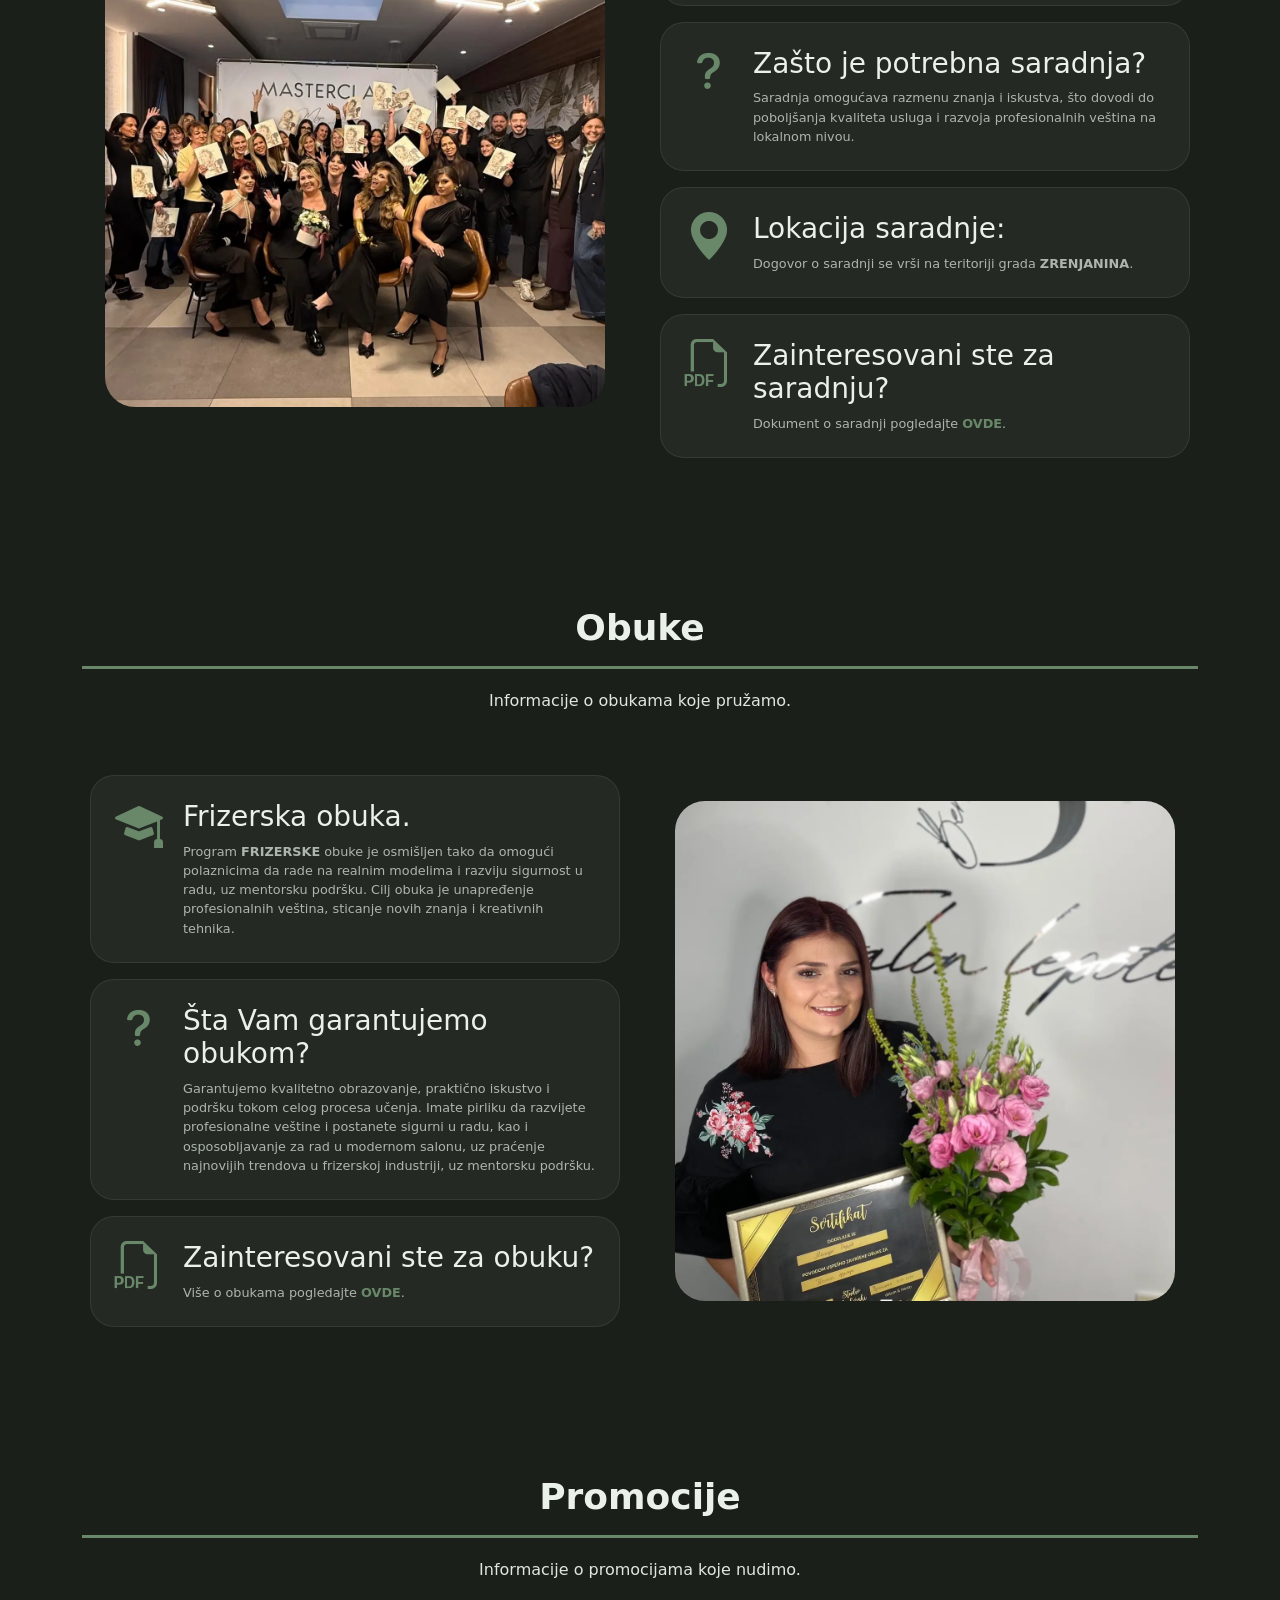
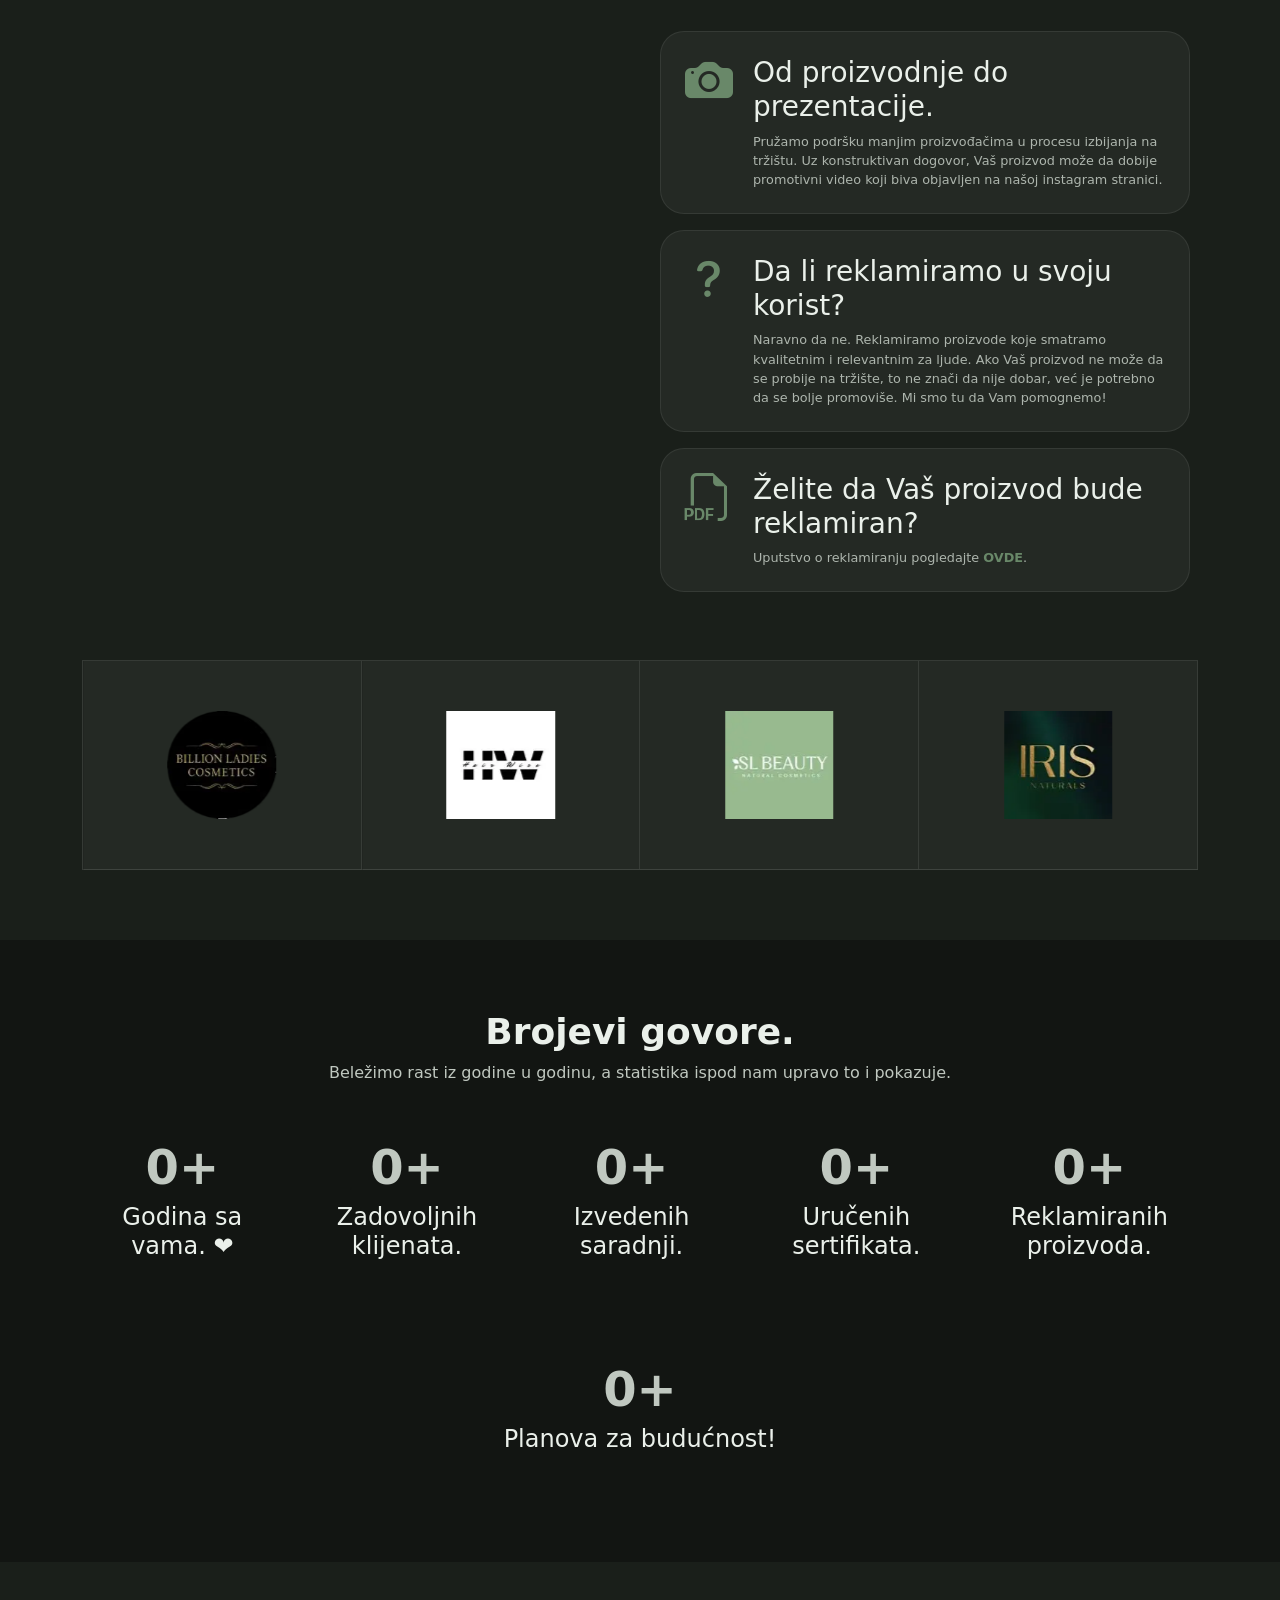
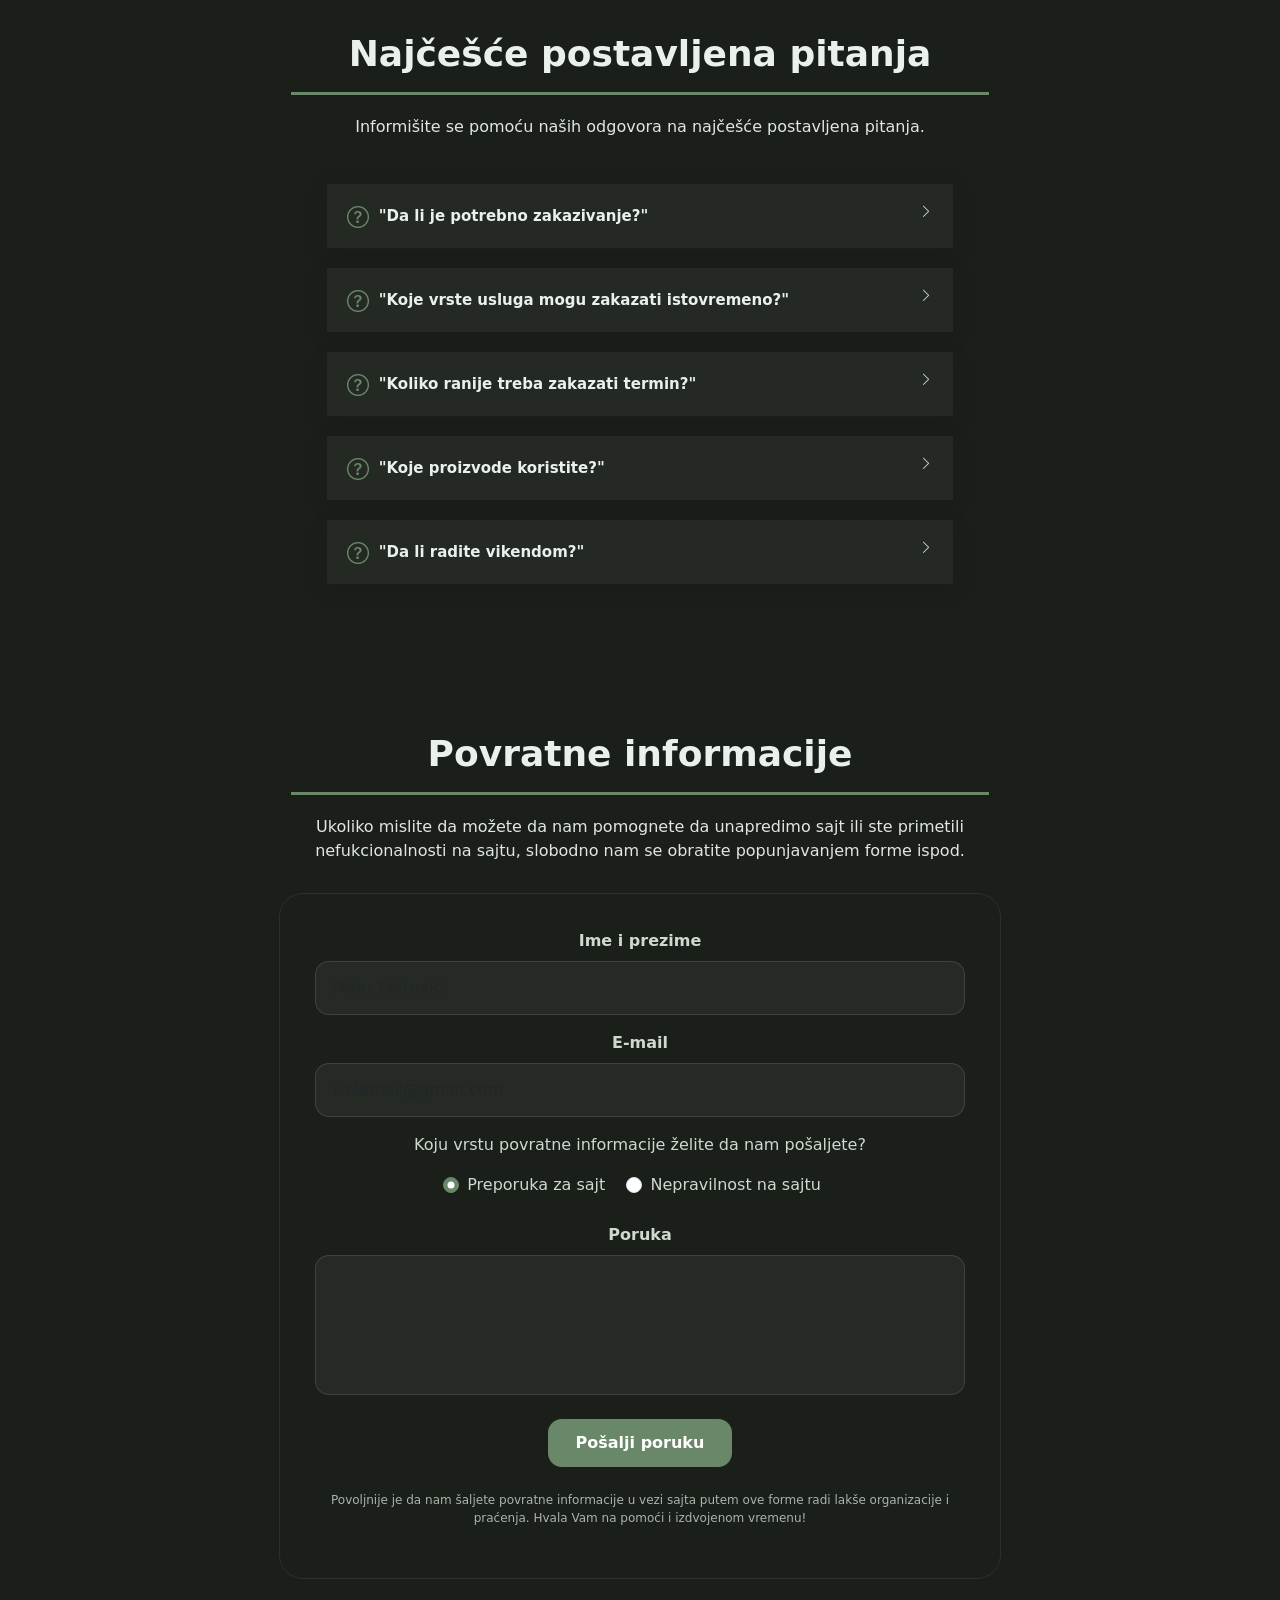
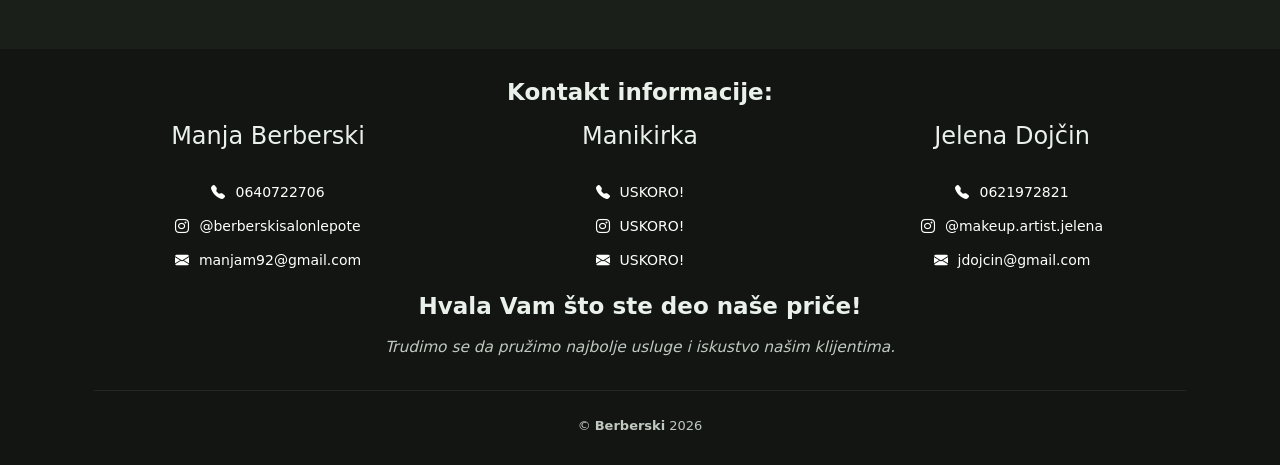
==== commit 5306e843: "Update index.html" ====
--- a/index.html
+++ b/index.html
@@ -9,6 +9,7 @@
   <meta property="og:title" content="Salon lepote Berberski" />
   <meta property="og:description" content="Frizersko-kozmetički salon u Zrenjaninu!" />
   <meta property="og:image" content="https://berberski.rs/assets/img/logo/BerberskiShareLogo.png">
+  <meta property="og:image:type" content="image/png">
   <meta property="og:image:width" content="1200">
   <meta property="og:image:height" content="630">
   <meta property="og:type" content="website">
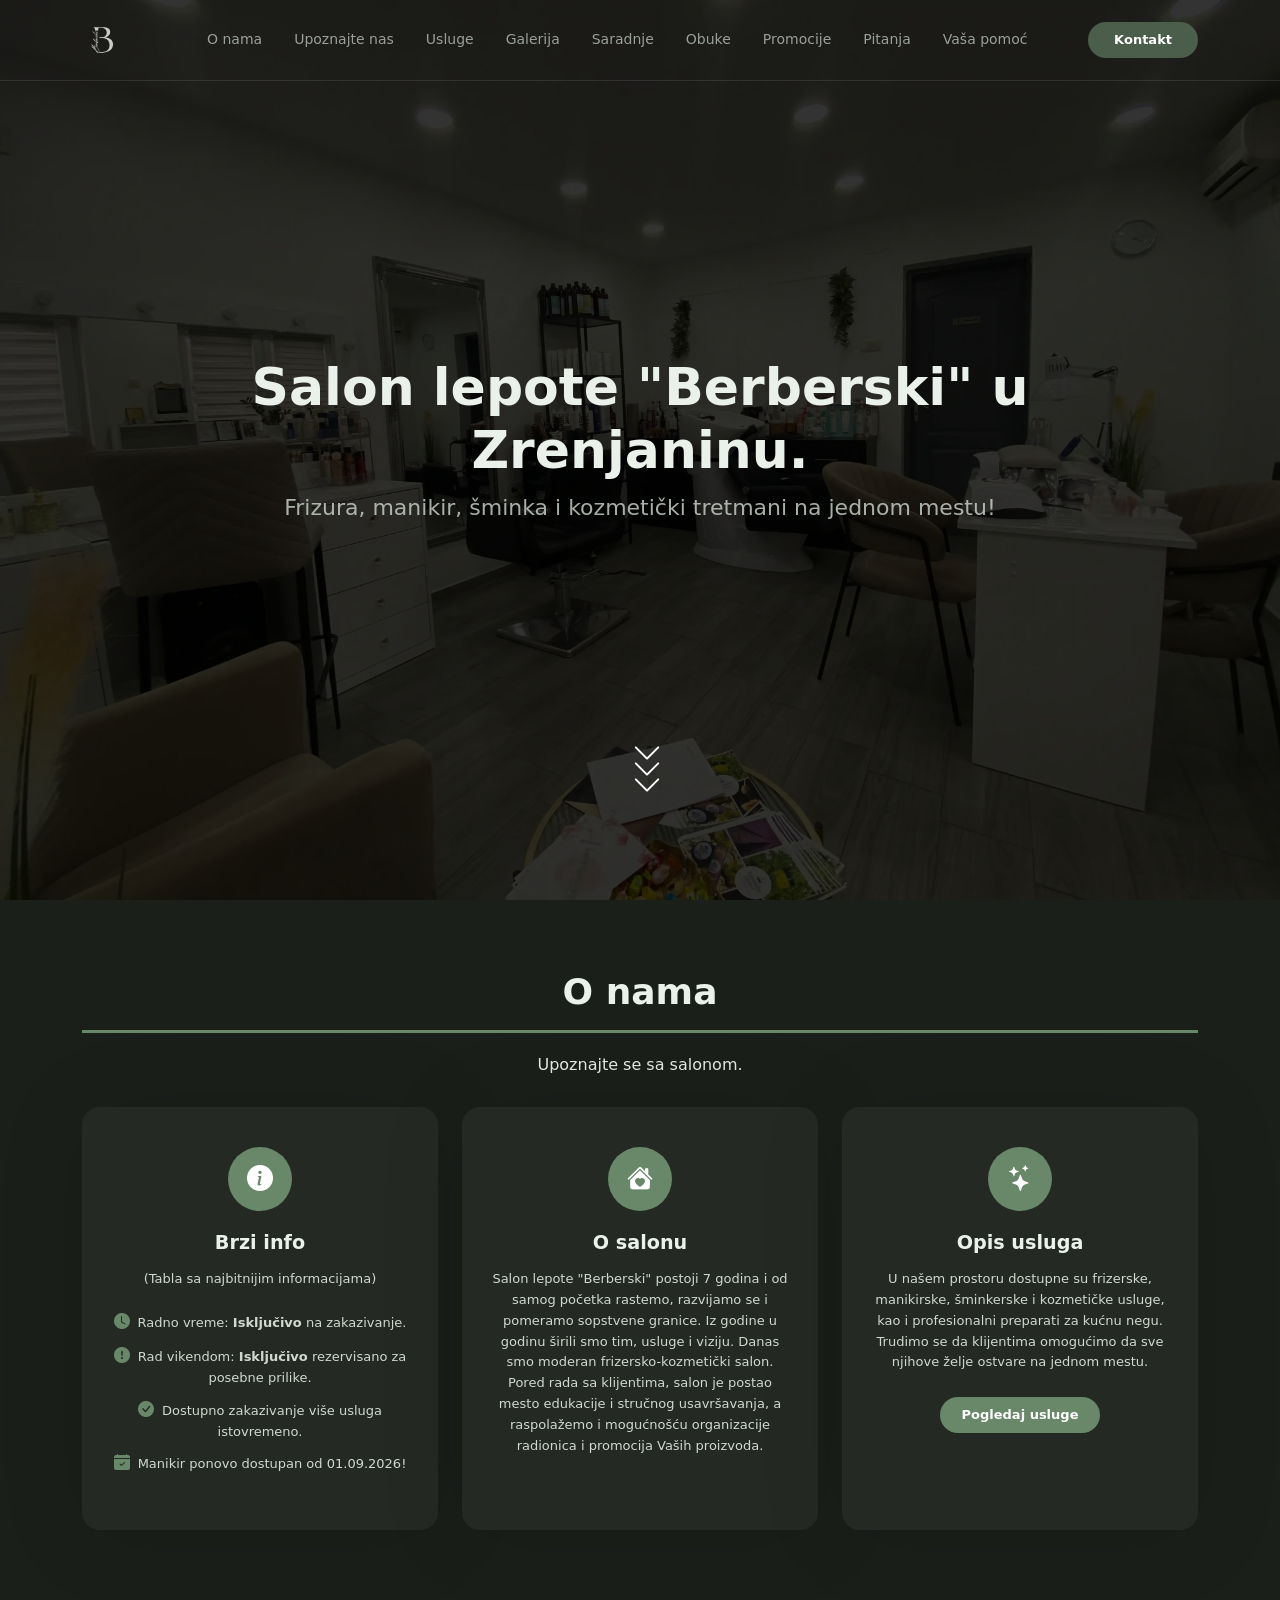
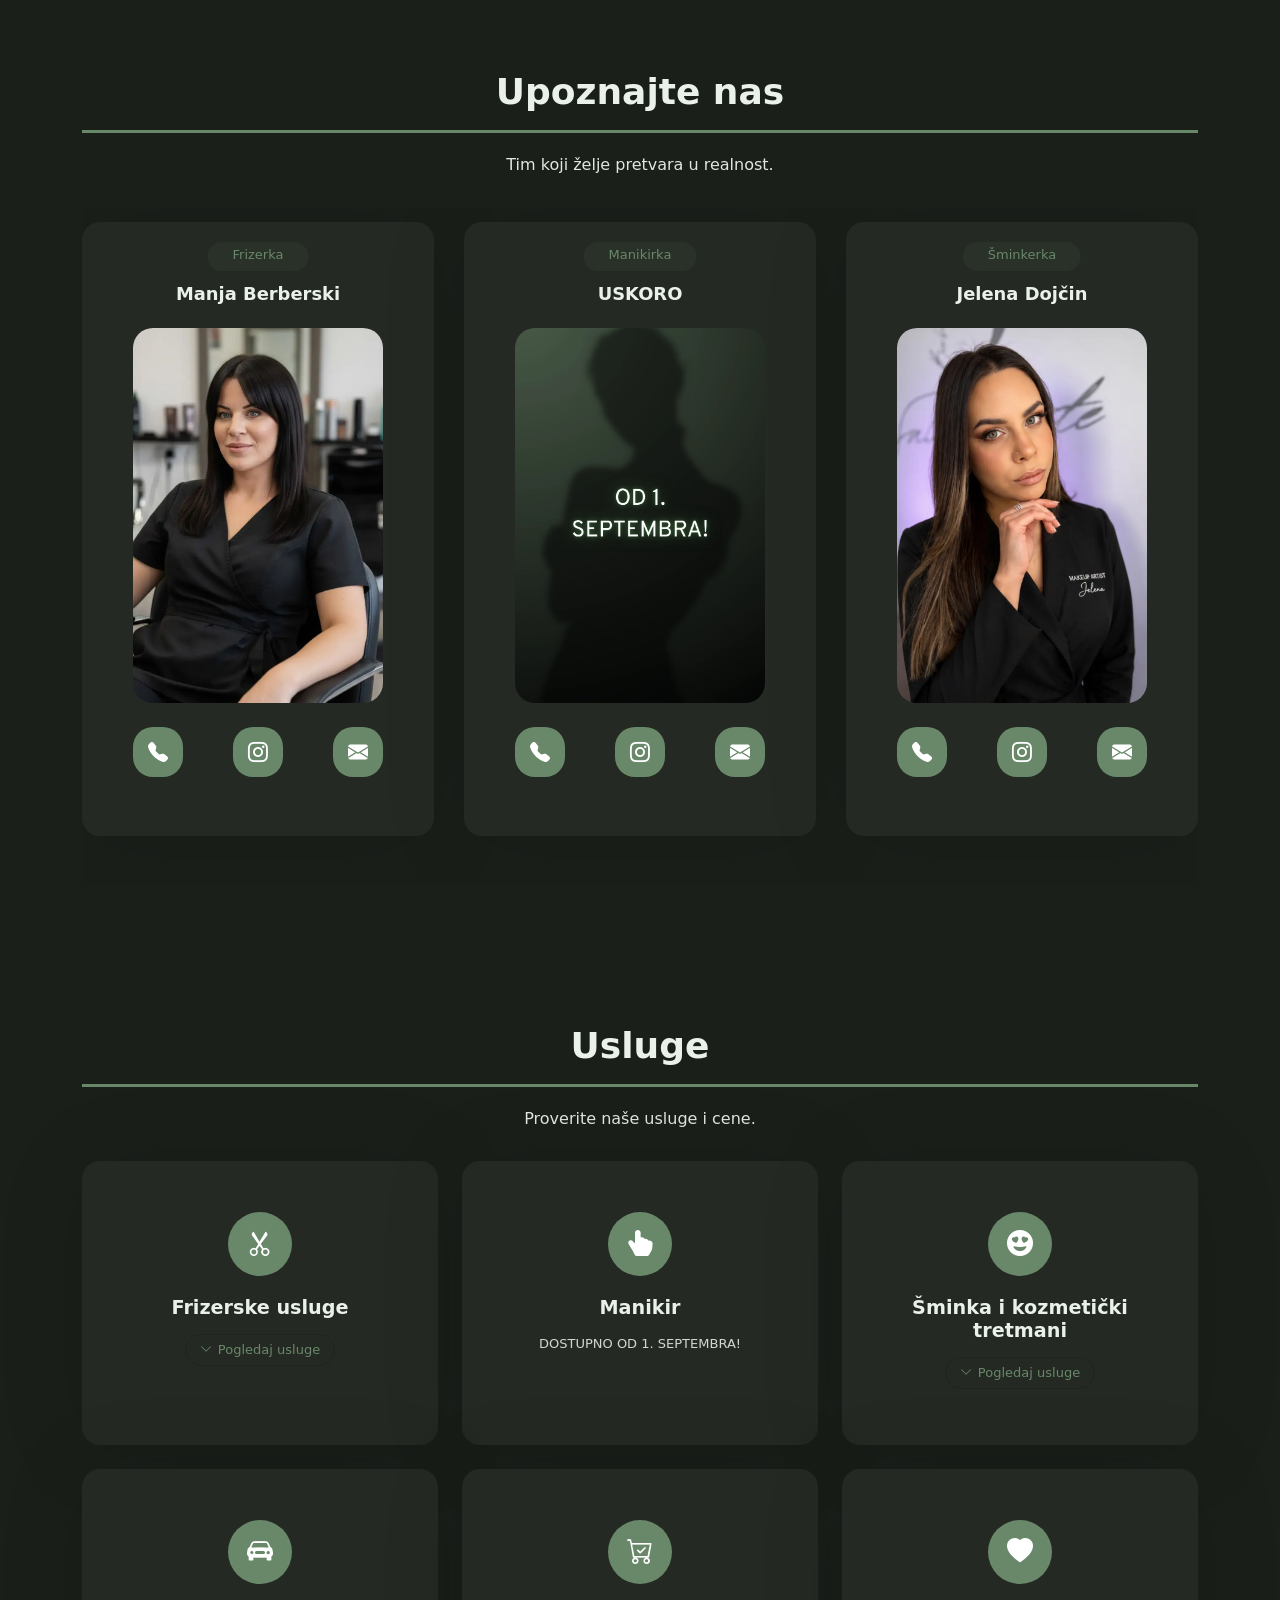
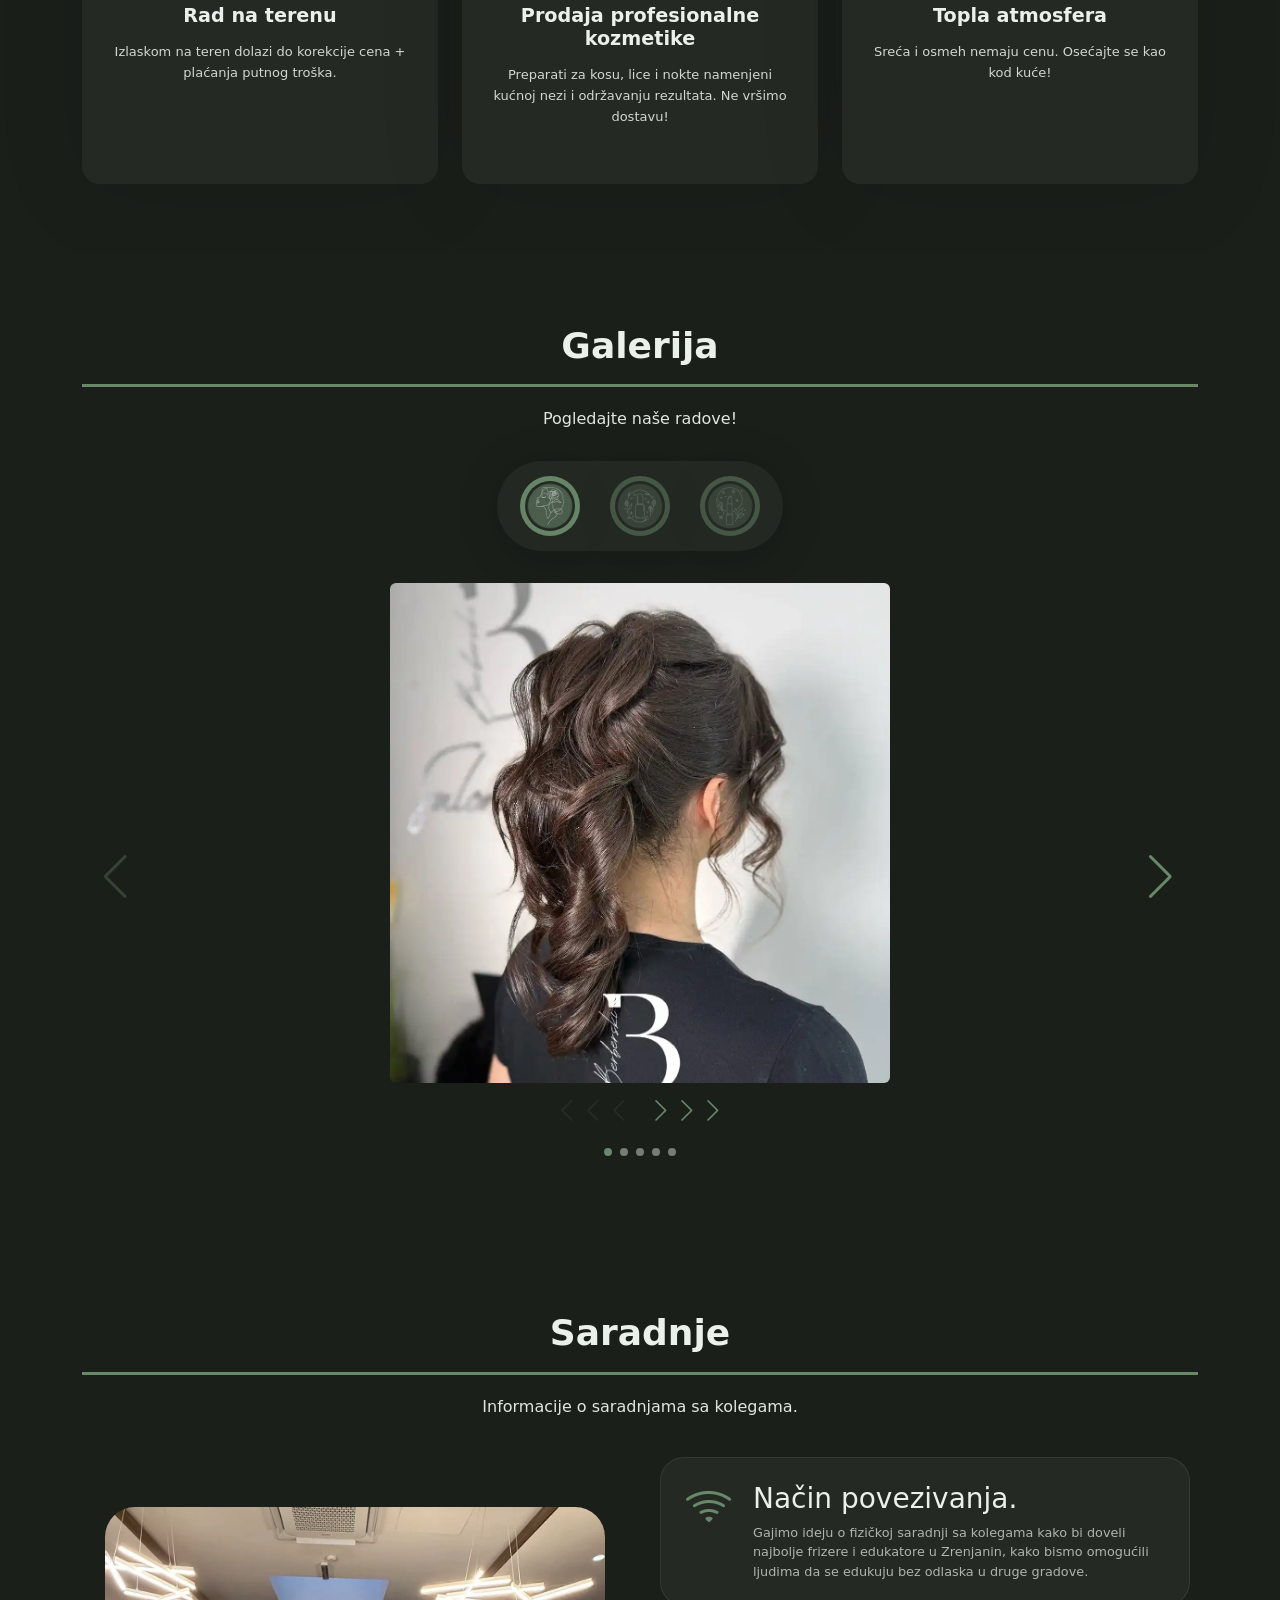
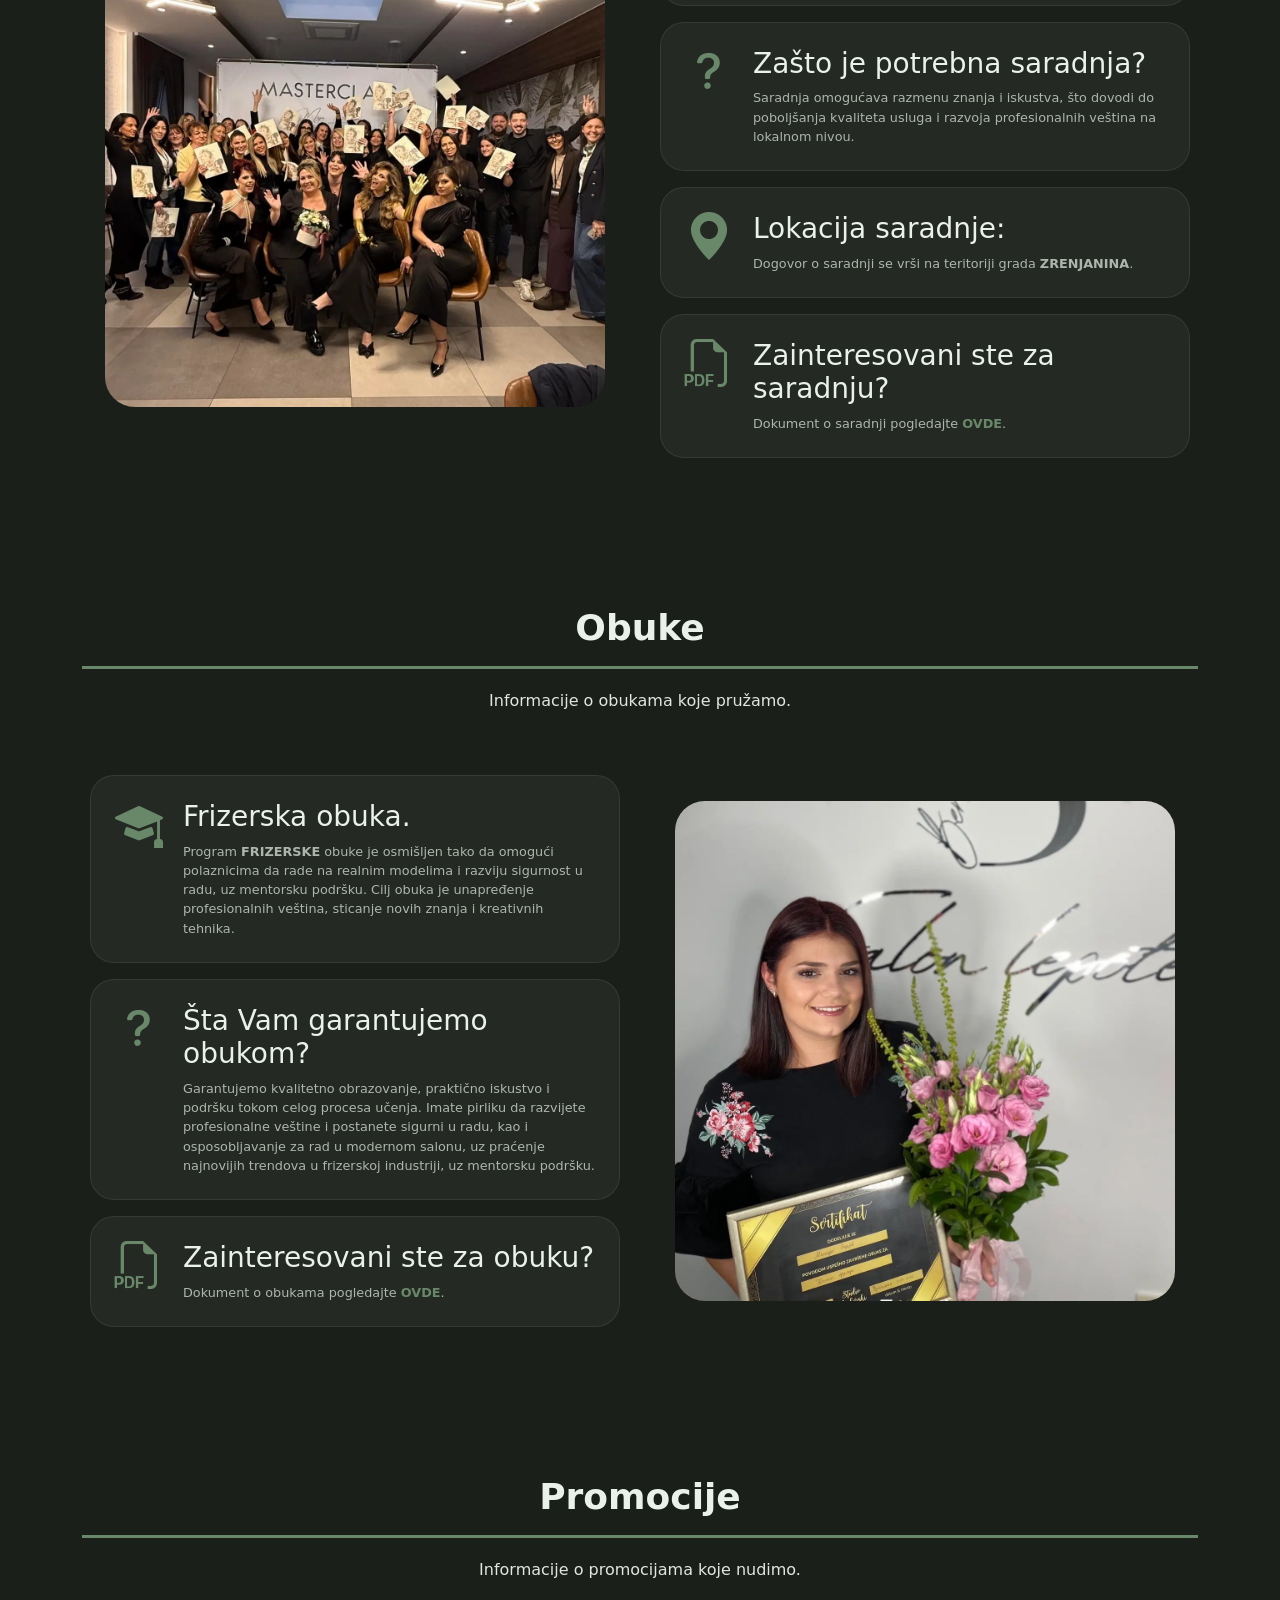
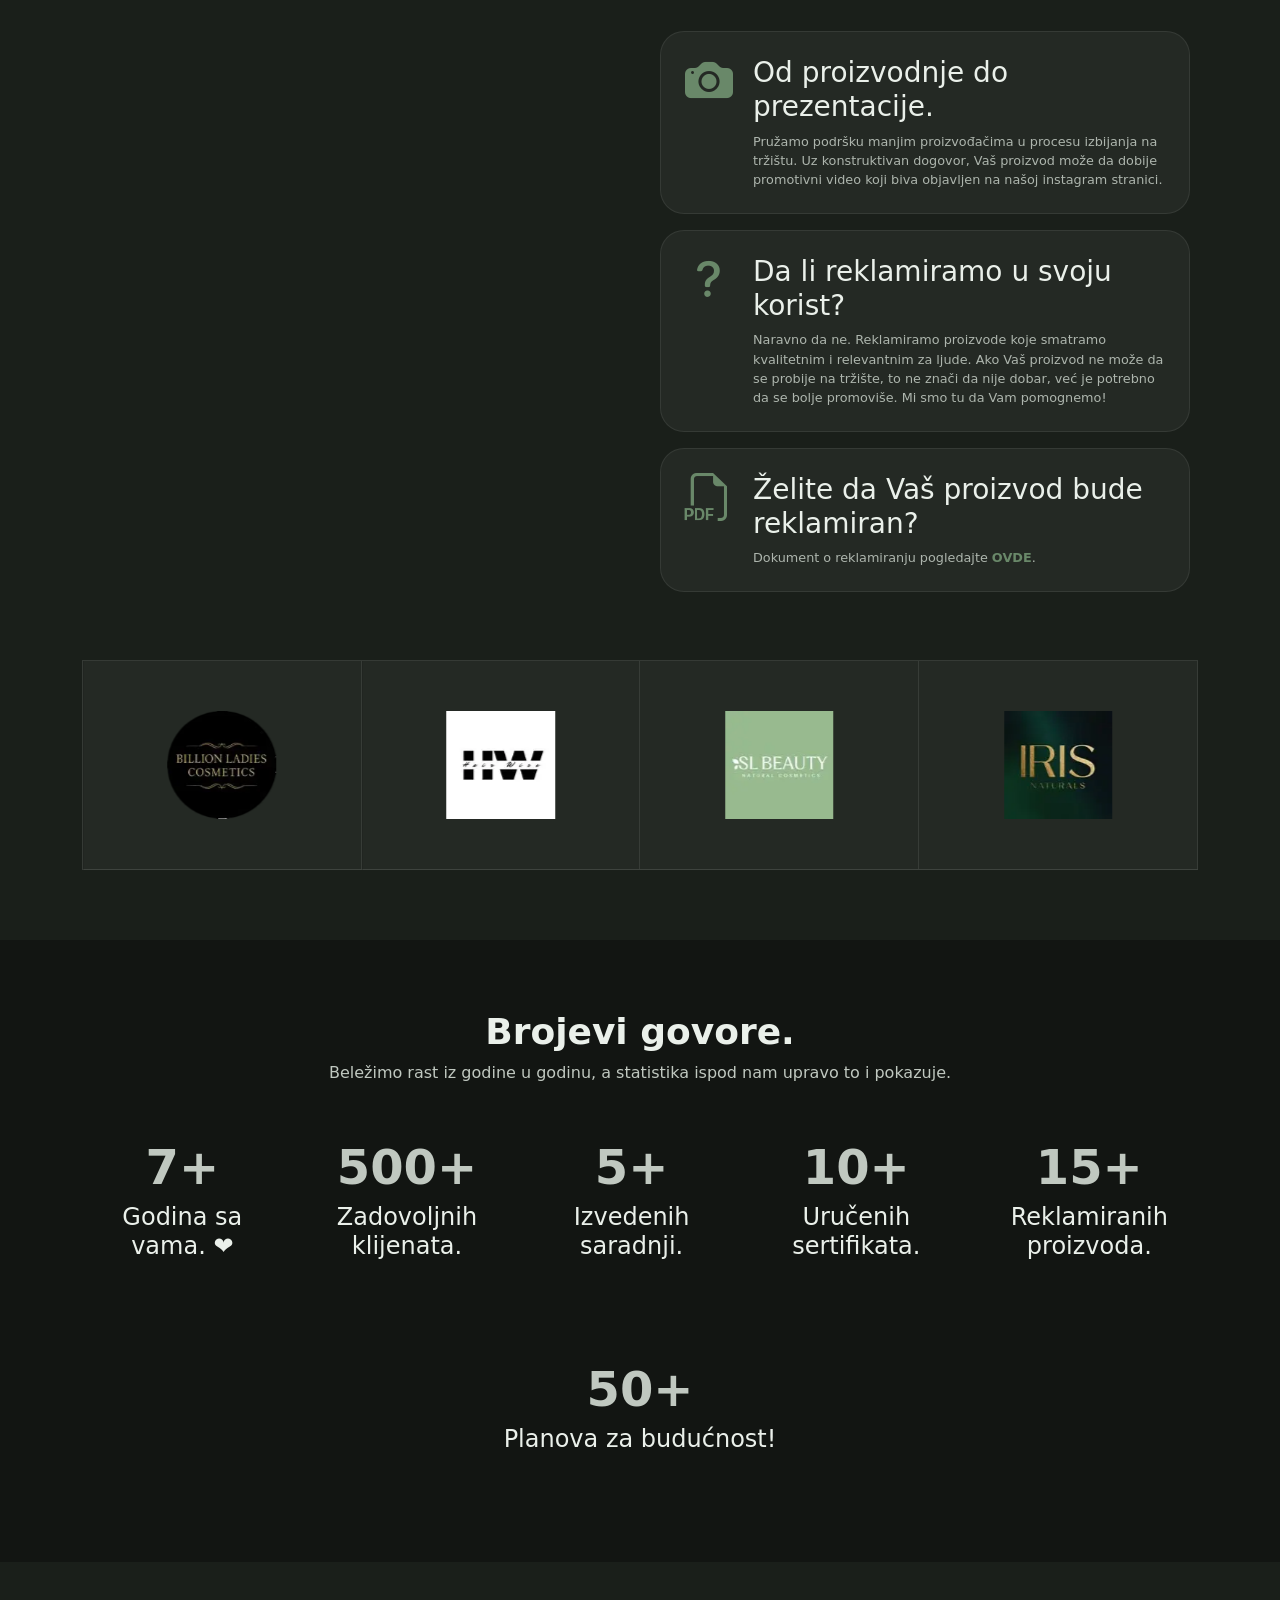
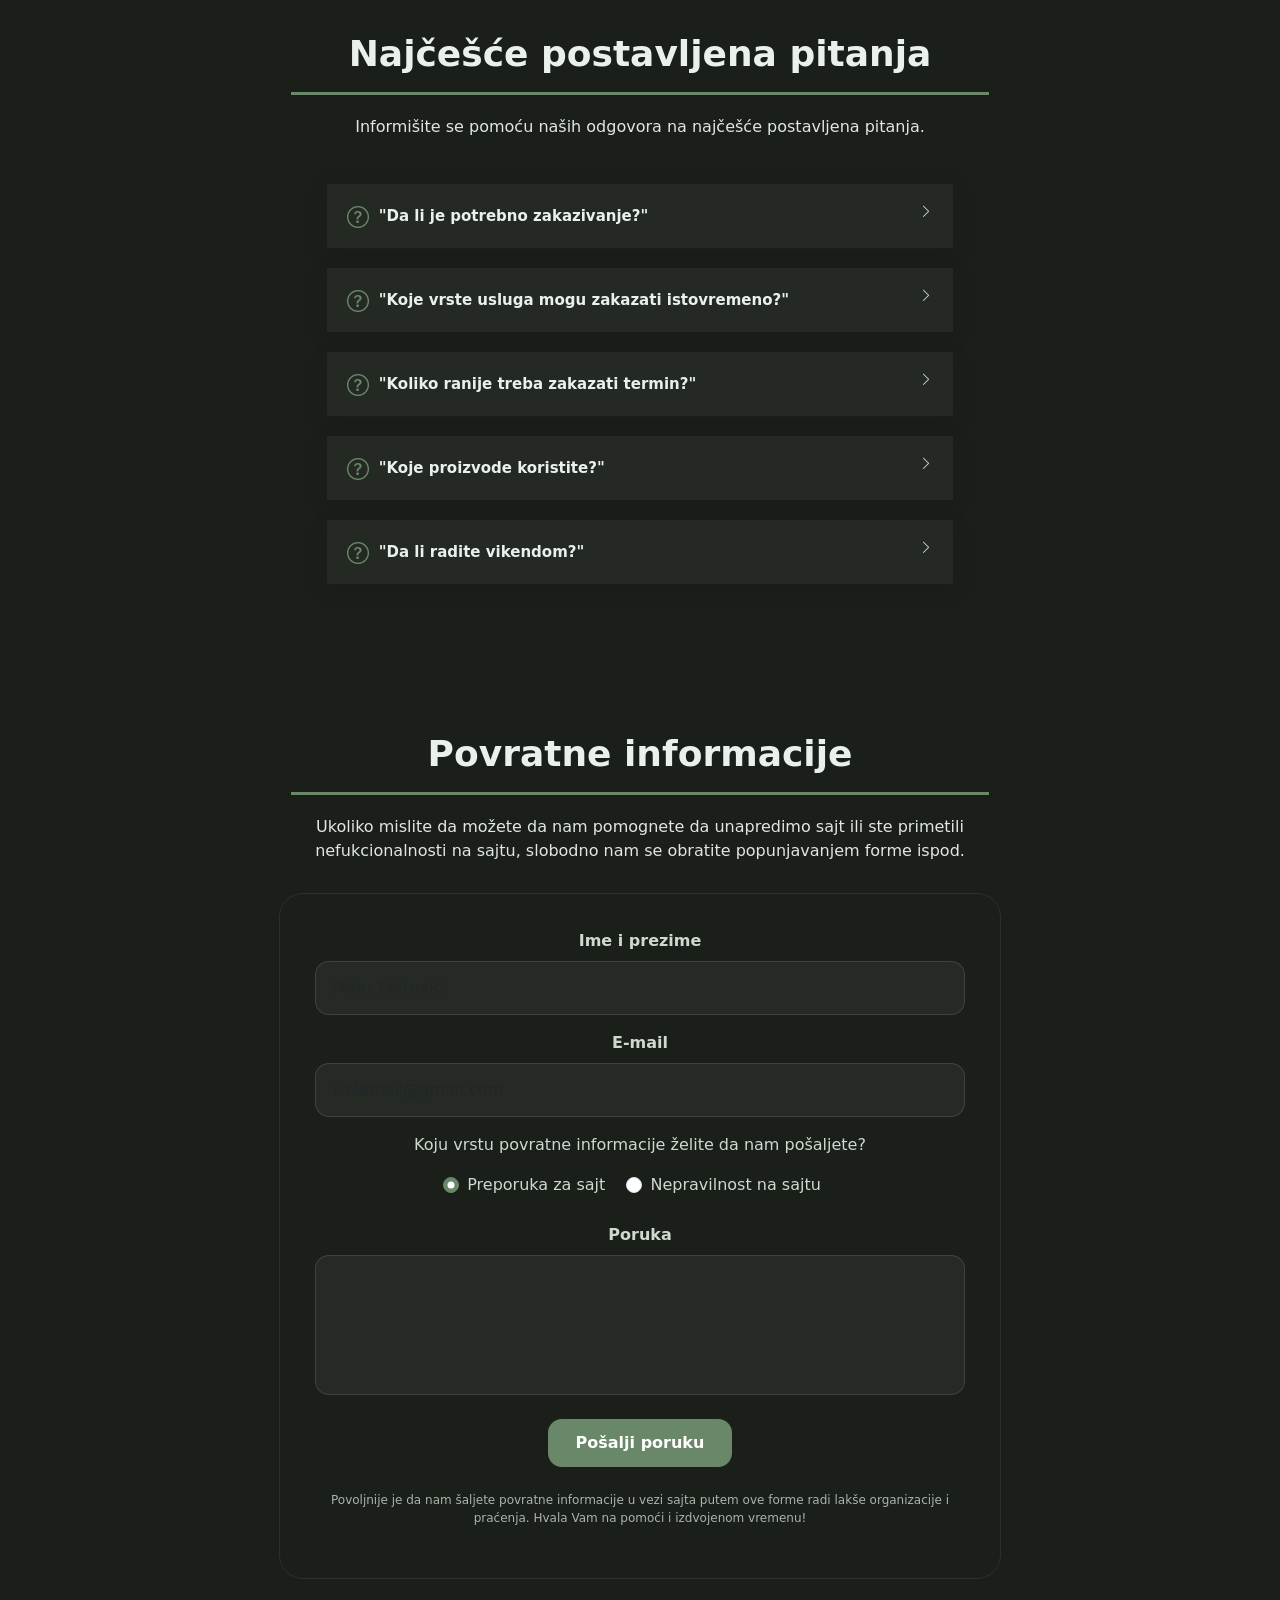
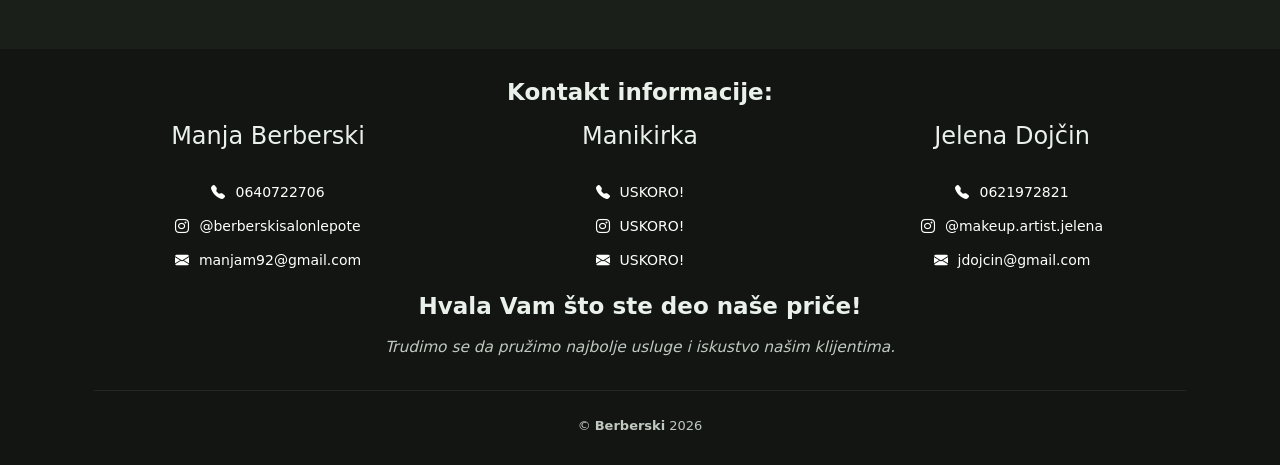
==== commit 8b9009f3: "Update index.html" ====
--- a/index.html
+++ b/index.html
@@ -621,7 +621,7 @@
                 <i class="bi bi-filetype-pdf flex-shrink-0" aria-hidden="true"></i>
                 <div>
                   <h3>Zainteresovani ste za obuku?</h3>
-                  <p>Više o obukama pogledajte <b><a href="assets/docs/Berberski - Frizerska obuka.pdf?v=4" target="_blank">OVDE</a></b>.</p>
+                  <p>Dokument o obukama pogledajte <b><a href="assets/docs/Berberski - Frizerska obuka.pdf?v=4" target="_blank">OVDE</a></b>.</p>
                 </div>
               </div><!-- End Practice Item-->
 
@@ -681,7 +681,7 @@
               <i class="bi bi-filetype-pdf flex-shrink-0" aria-hidden="true"></i>
               <div>
                 <h3>Želite da Vaš proizvod bude reklamiran?</h3>
-                <p>Uputstvo o reklamiranju pogledajte <b><a href="assets/docs/Berberski - Uputstvo za reklamiranje.pdf?v=4" target="_blank">OVDE</a></b>.</p>
+                <p>Dokument o reklamiranju pogledajte <b><a href="assets/docs/Berberski - Uputstvo za reklamiranje.pdf?v=4" target="_blank">OVDE</a></b>.</p>
               </div>
             </div><!-- End Promo Item-->
 
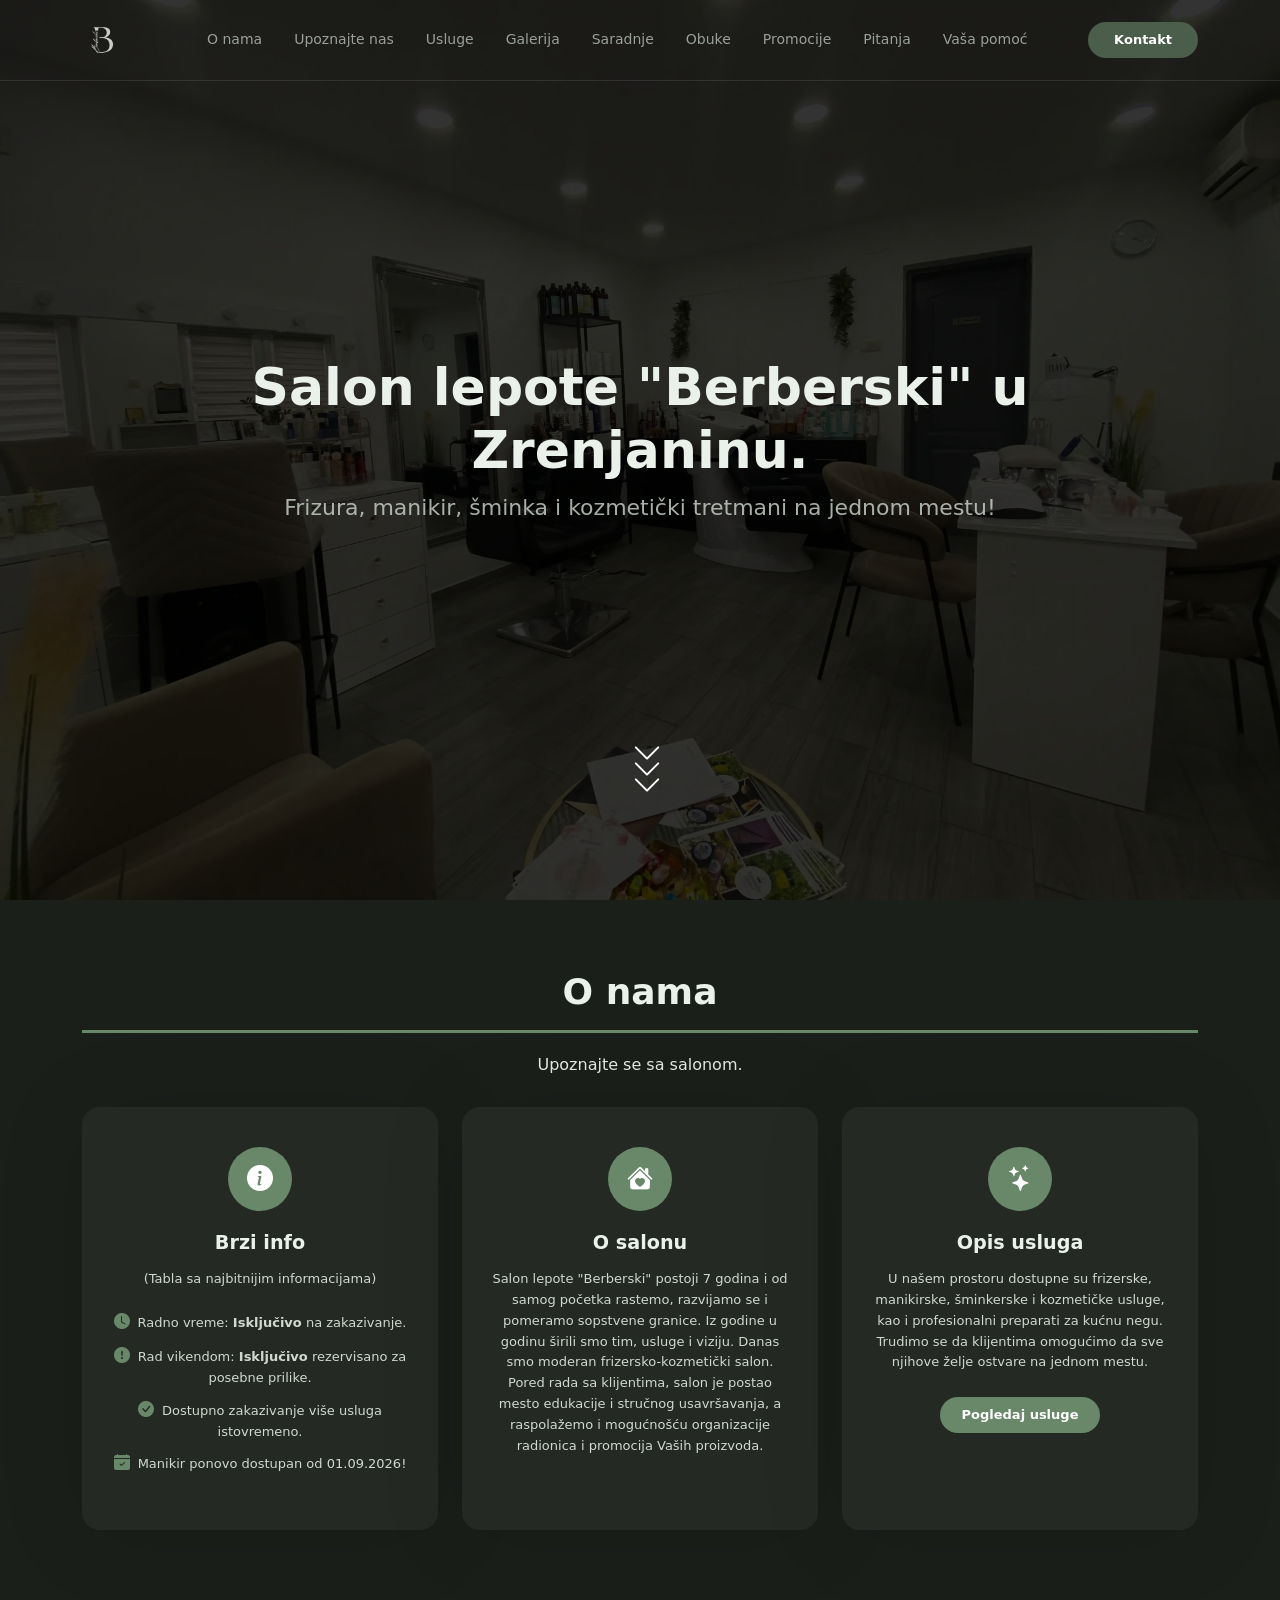
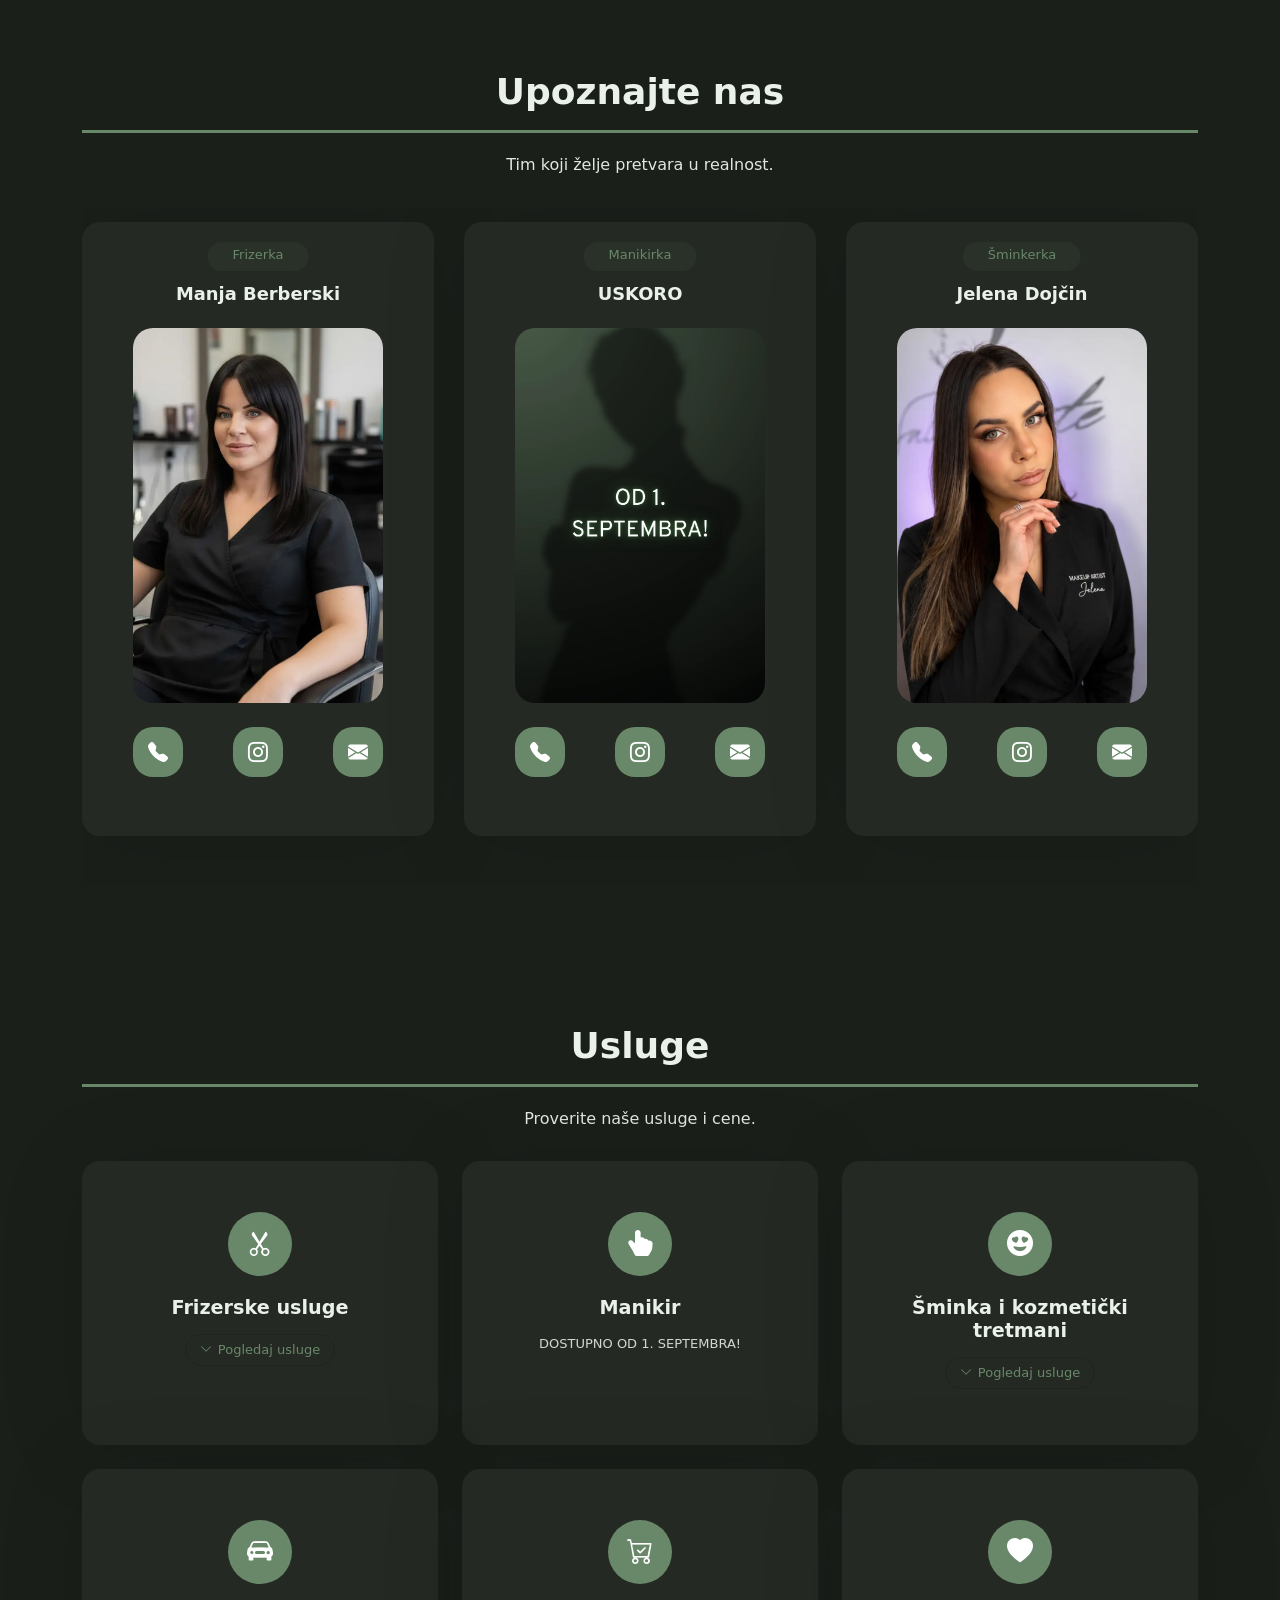
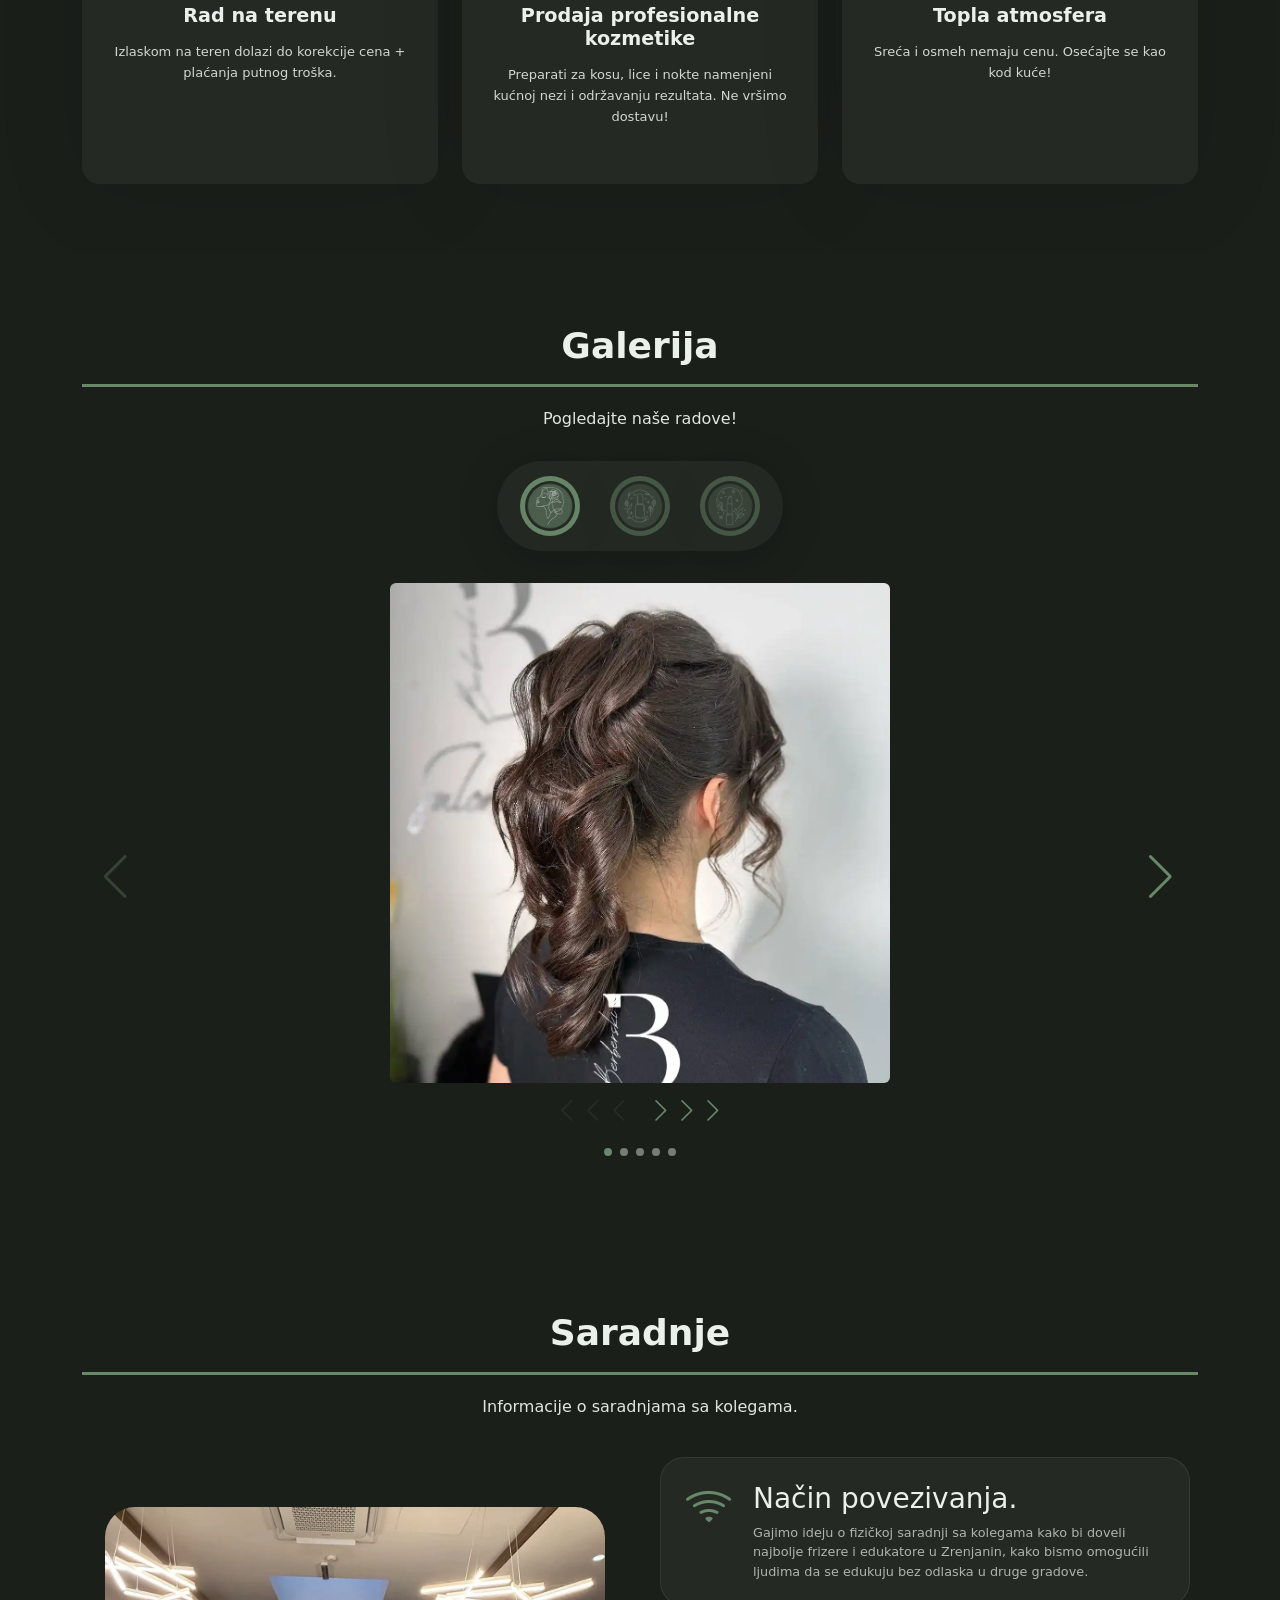
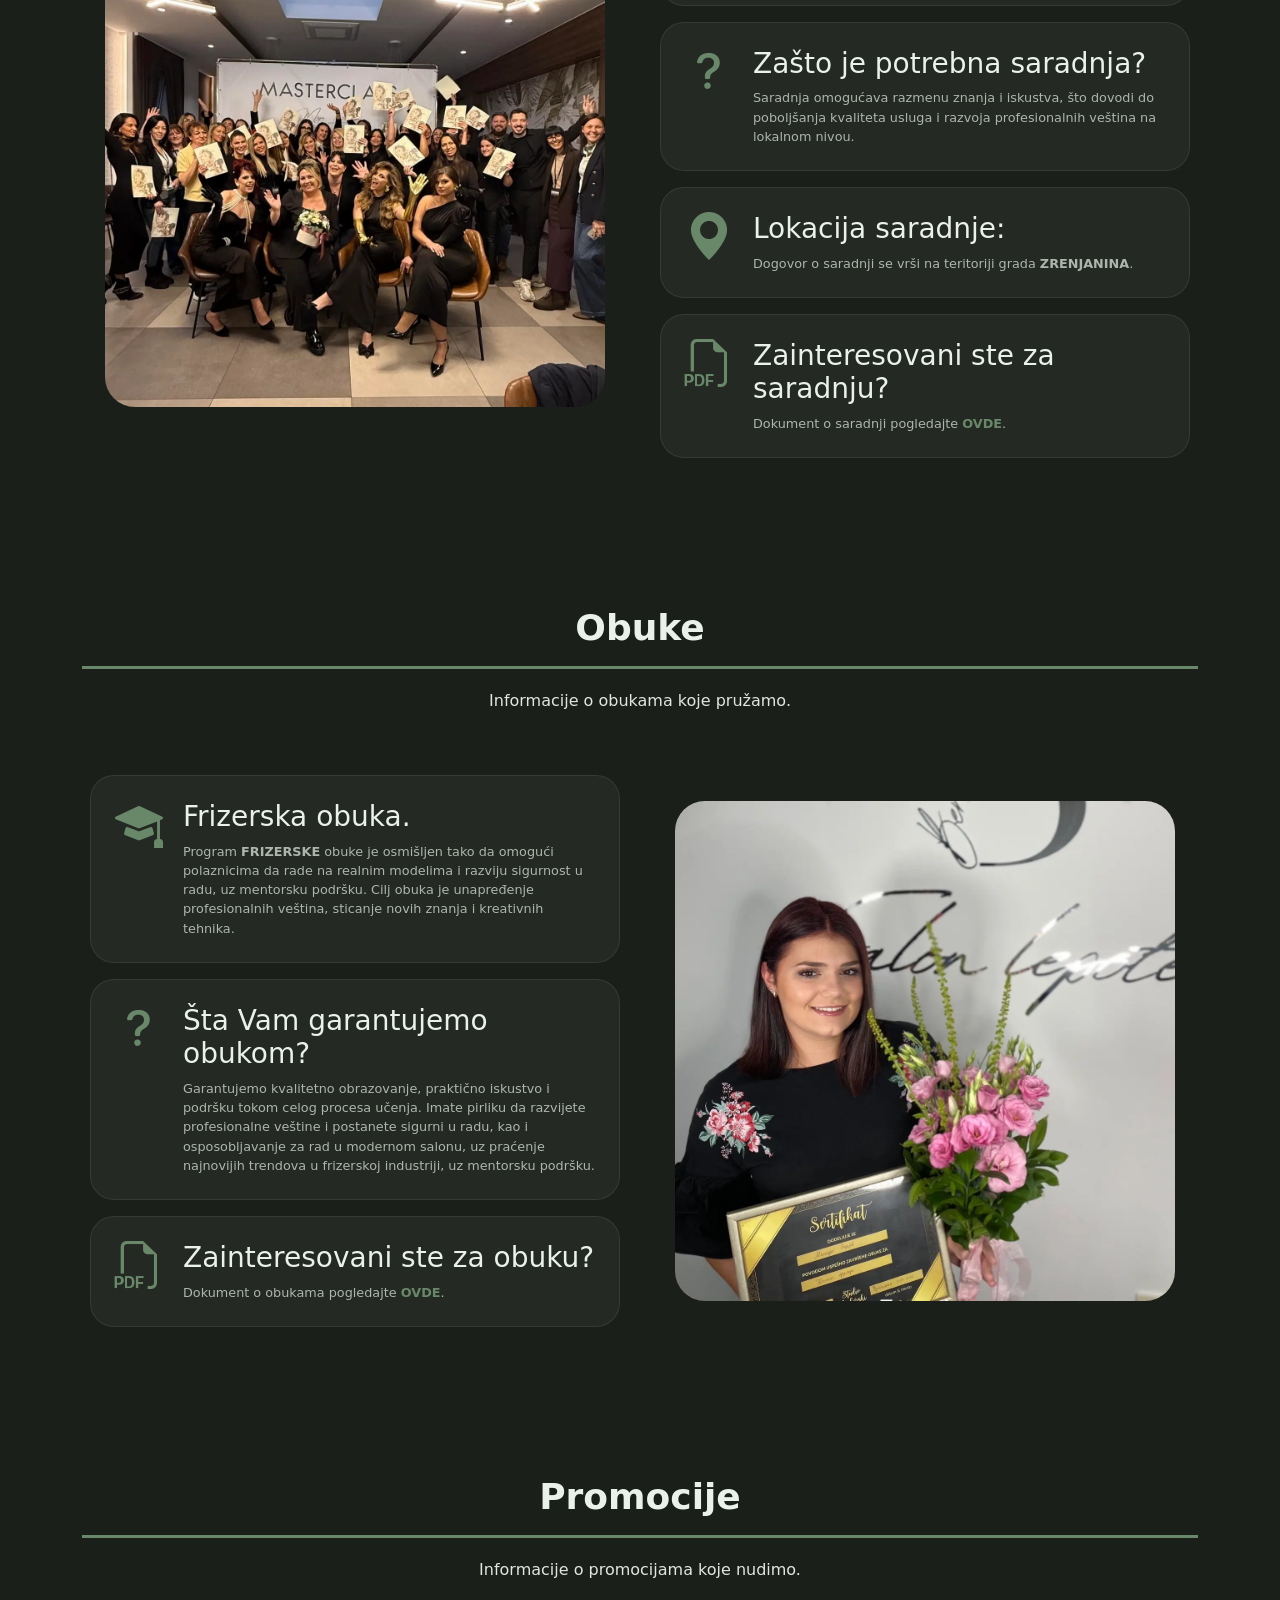
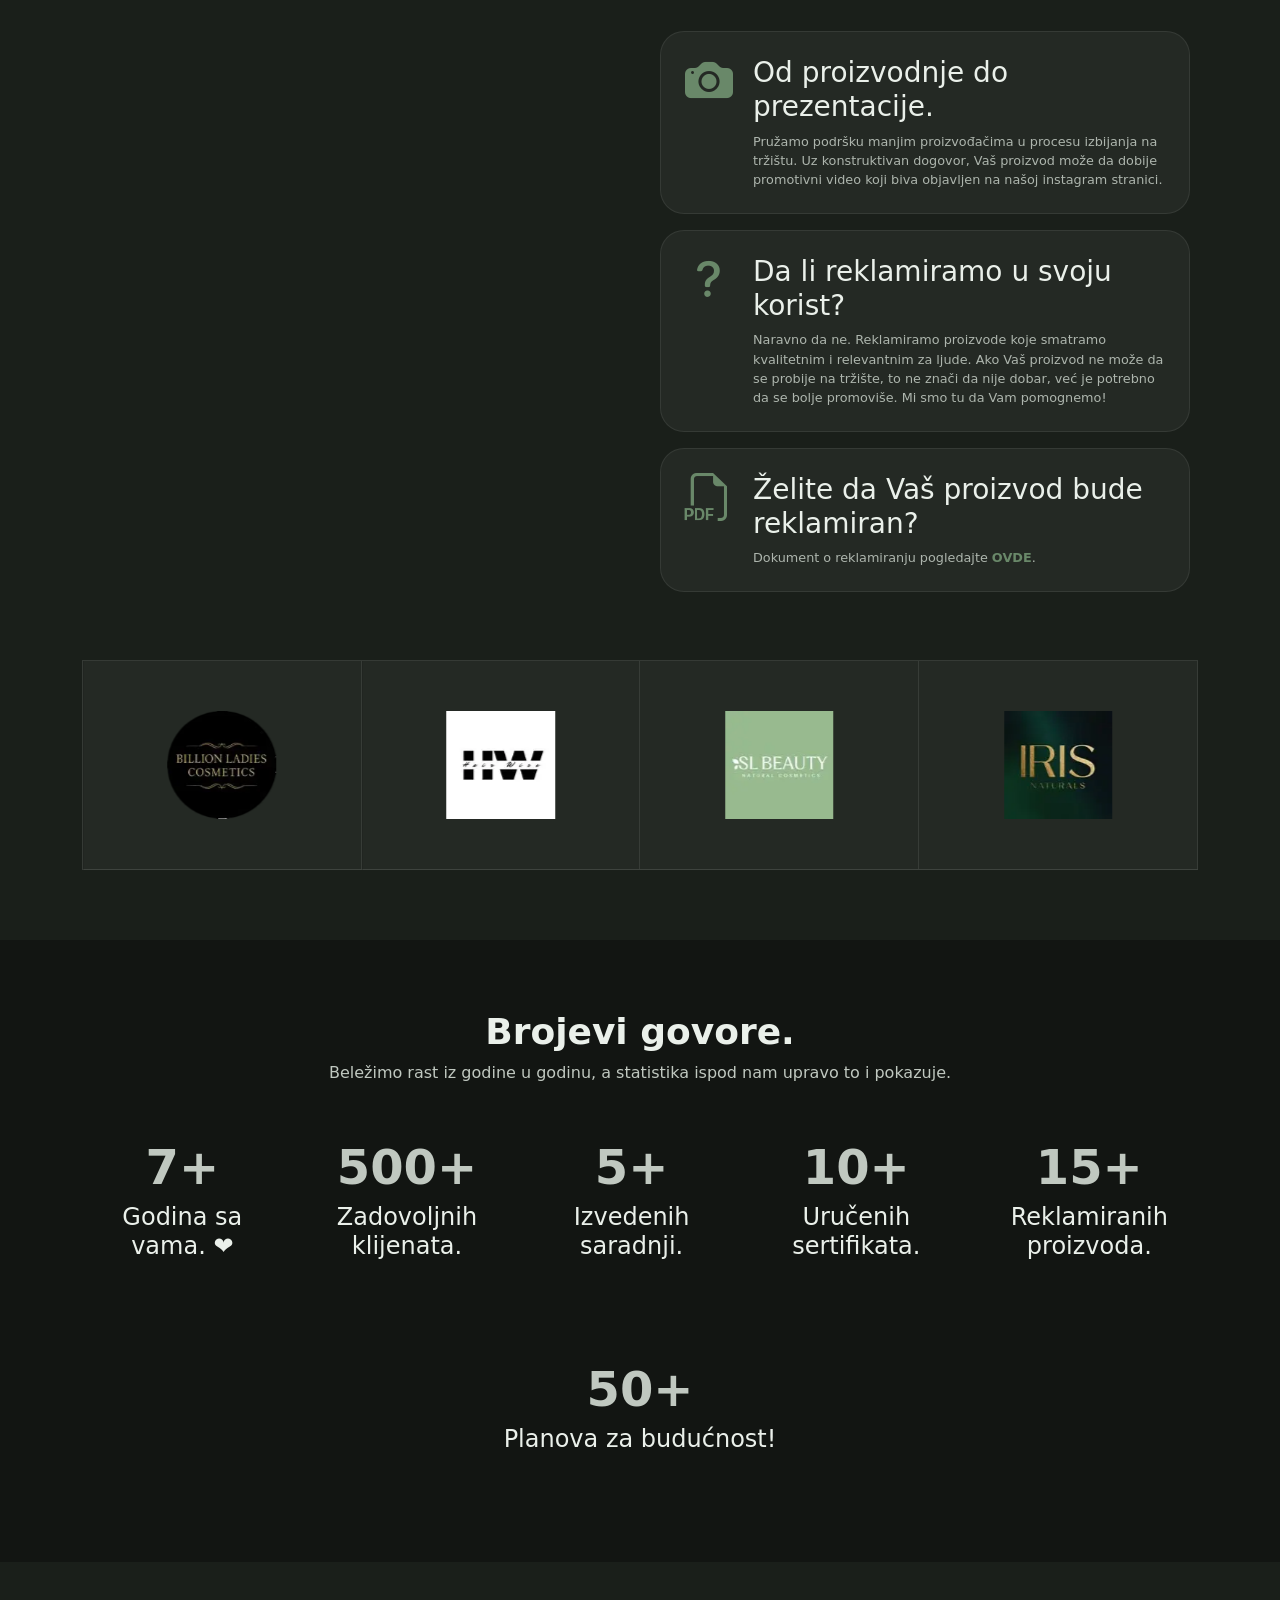
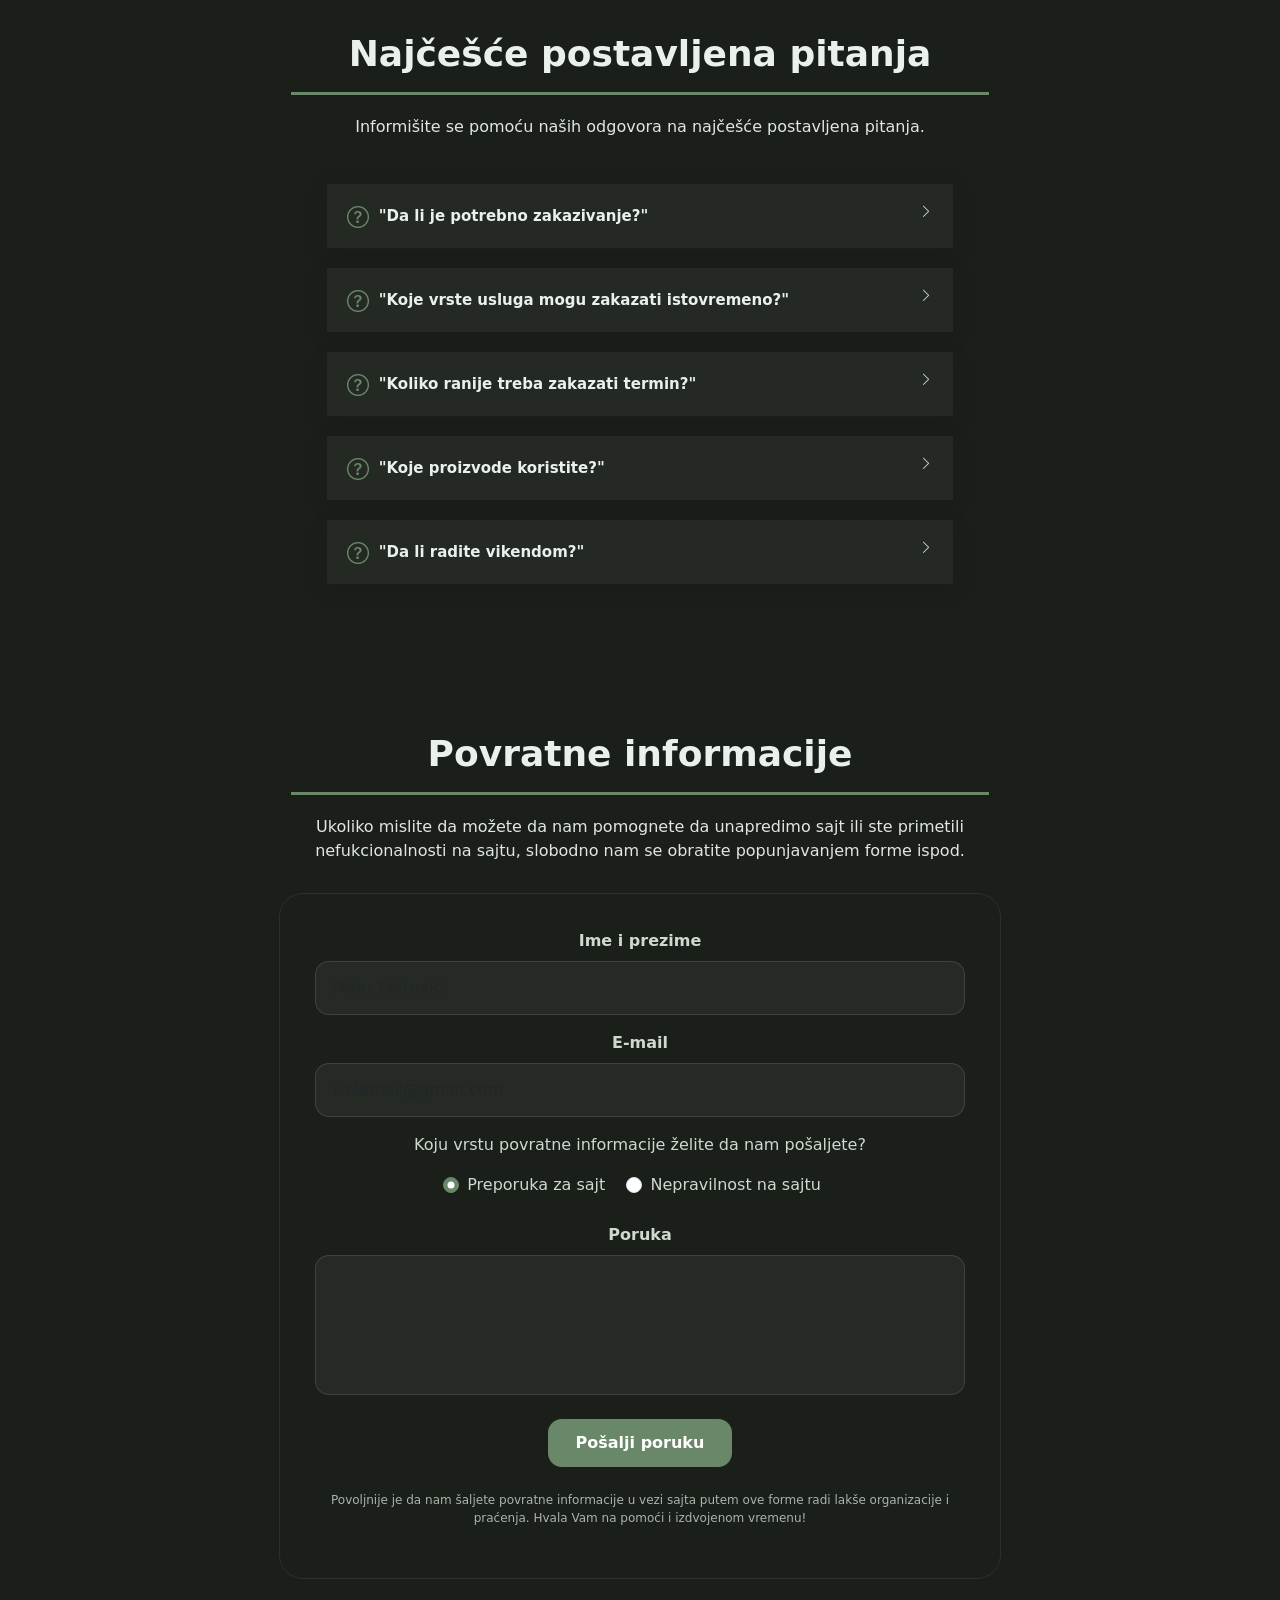
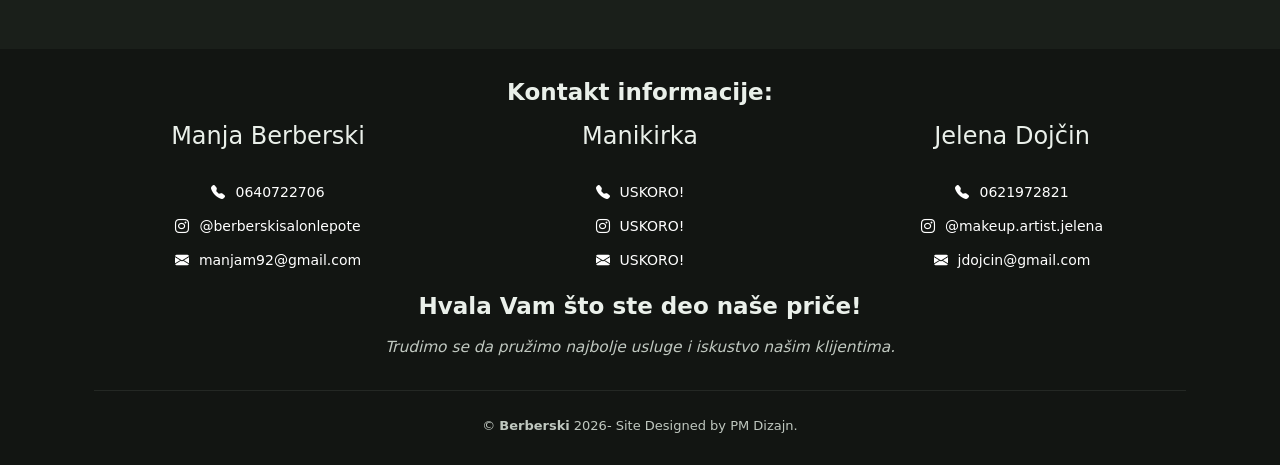
==== commit a3d9de03: "Update index.html" ====
--- a/index.html
+++ b/index.html
@@ -573,7 +573,7 @@
               <i class="bi bi-filetype-pdf flex-shrink-0" aria-hidden="true"></i>
               <div>
                 <h3>Zainteresovani ste za saradnju?</h3>
-                <p>Dokument o saradnji pogledajte <b><a href="assets/docs/Berberski - Saradnje.pdf?v=5" target="_blank">OVDE</a></b>.</p>
+                <p>Dokument o saradnji pogledajte <b><a href="assets/docs/berberski-saradnje.pdf?v=5" target="_blank">OVDE</a></b>.</p>
               </div>
             </div><!-- End Collab Item-->
 
@@ -621,7 +621,7 @@
                 <i class="bi bi-filetype-pdf flex-shrink-0" aria-hidden="true"></i>
                 <div>
                   <h3>Zainteresovani ste za obuku?</h3>
-                  <p>Dokument o obukama pogledajte <b><a href="assets/docs/Berberski - Frizerska obuka.pdf?v=4" target="_blank">OVDE</a></b>.</p>
+                  <p>Dokument o obukama pogledajte <b><a href="assets/docs/berberski-frizerska-obuka.pdf?v=4" target="_blank">OVDE</a></b>.</p>
                 </div>
               </div><!-- End Practice Item-->
 
@@ -681,7 +681,7 @@
               <i class="bi bi-filetype-pdf flex-shrink-0" aria-hidden="true"></i>
               <div>
                 <h3>Želite da Vaš proizvod bude reklamiran?</h3>
-                <p>Dokument o reklamiranju pogledajte <b><a href="assets/docs/Berberski - Uputstvo za reklamiranje.pdf?v=4" target="_blank">OVDE</a></b>.</p>
+                <p>Dokument o reklamiranju pogledajte <b><a href="assets/docs/berberski-uputstvo-za-reklamiranje.pdf?v=4" target="_blank">OVDE</a></b>.</p>
               </div>
             </div><!-- End Promo Item-->
 
@@ -1001,7 +1001,7 @@
       <p>Trudimo se da pružimo najbolje usluge i iskustvo našim klijentima.</p>
       <div class="container">
         <div class="copyright">
-          <span>&#169;</span><strong class="px-1 sitename">Berberski</strong><span>2026</span>
+          <span>&#169;</span><strong class="px-1 sitename">Berberski</strong><span>2026</span><span>- Site Designed by PM Dizajn.</span>
         </div>
       </div>
     </div>
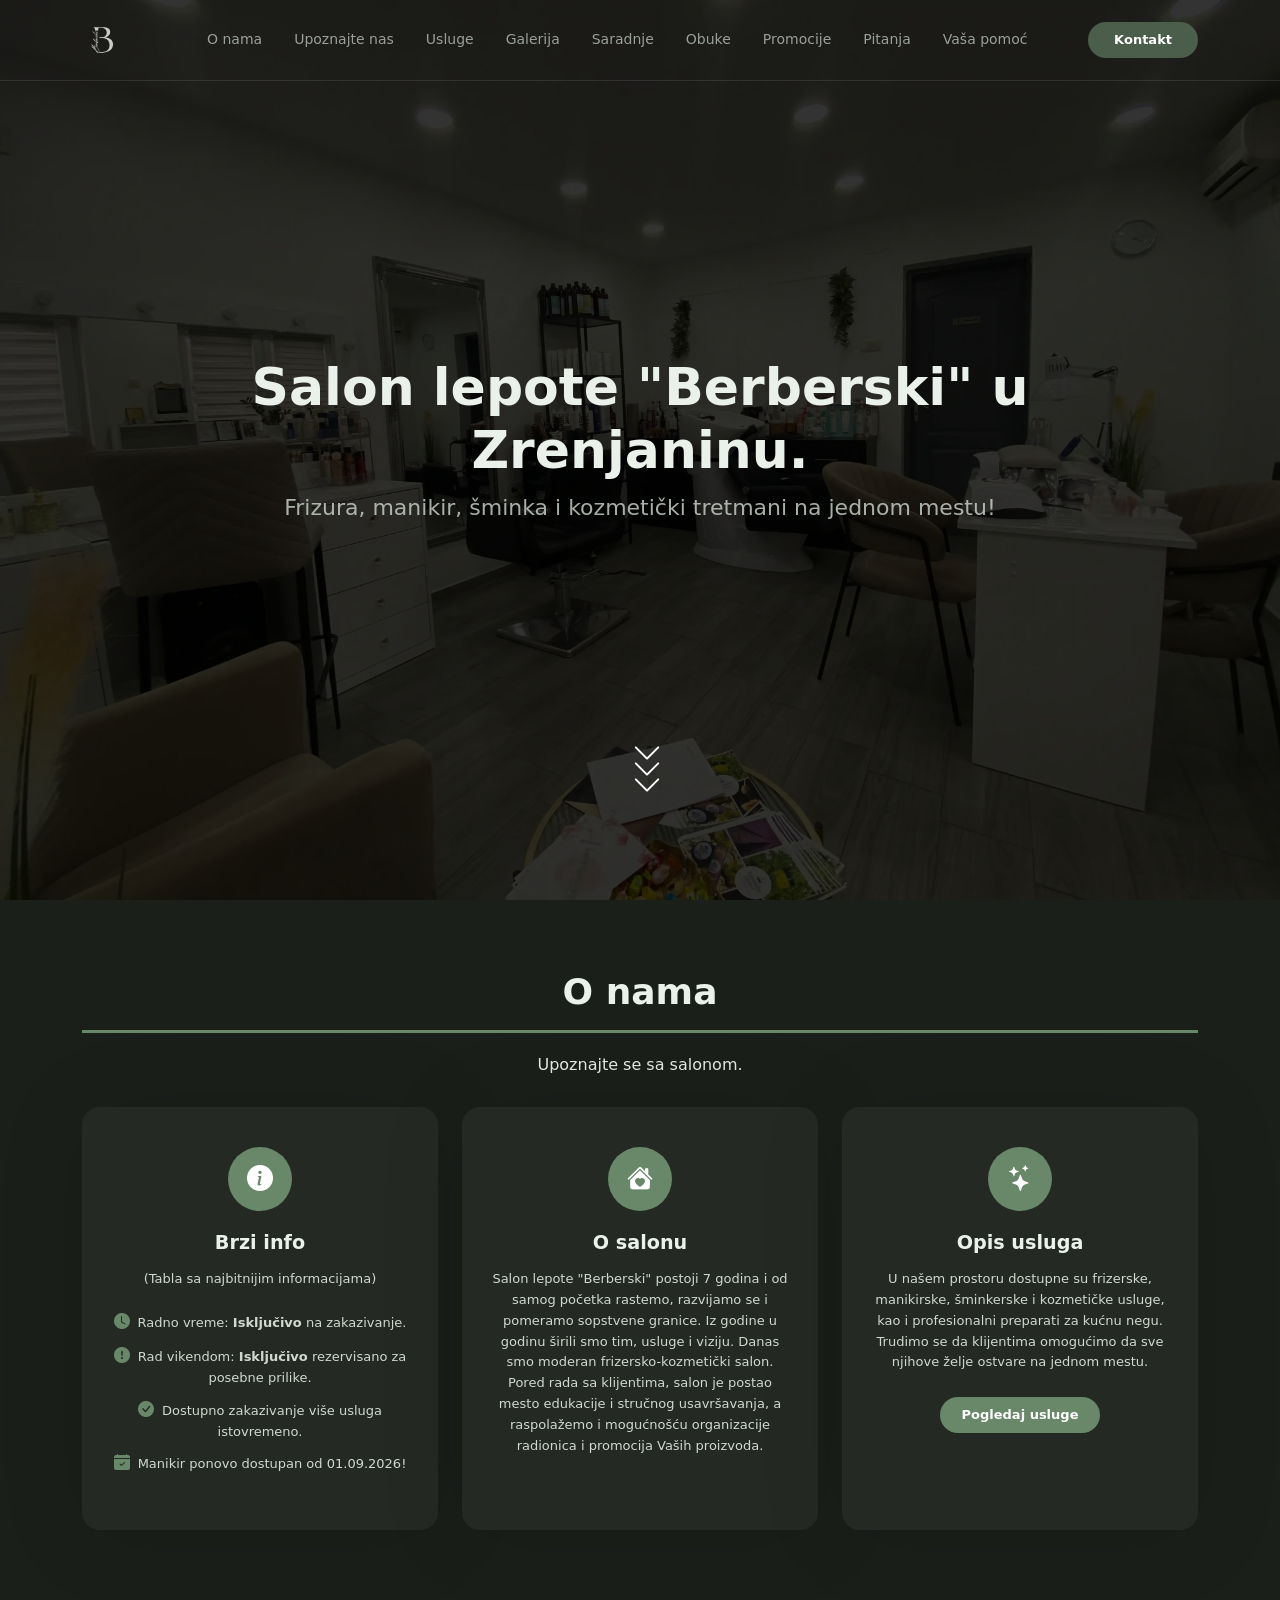
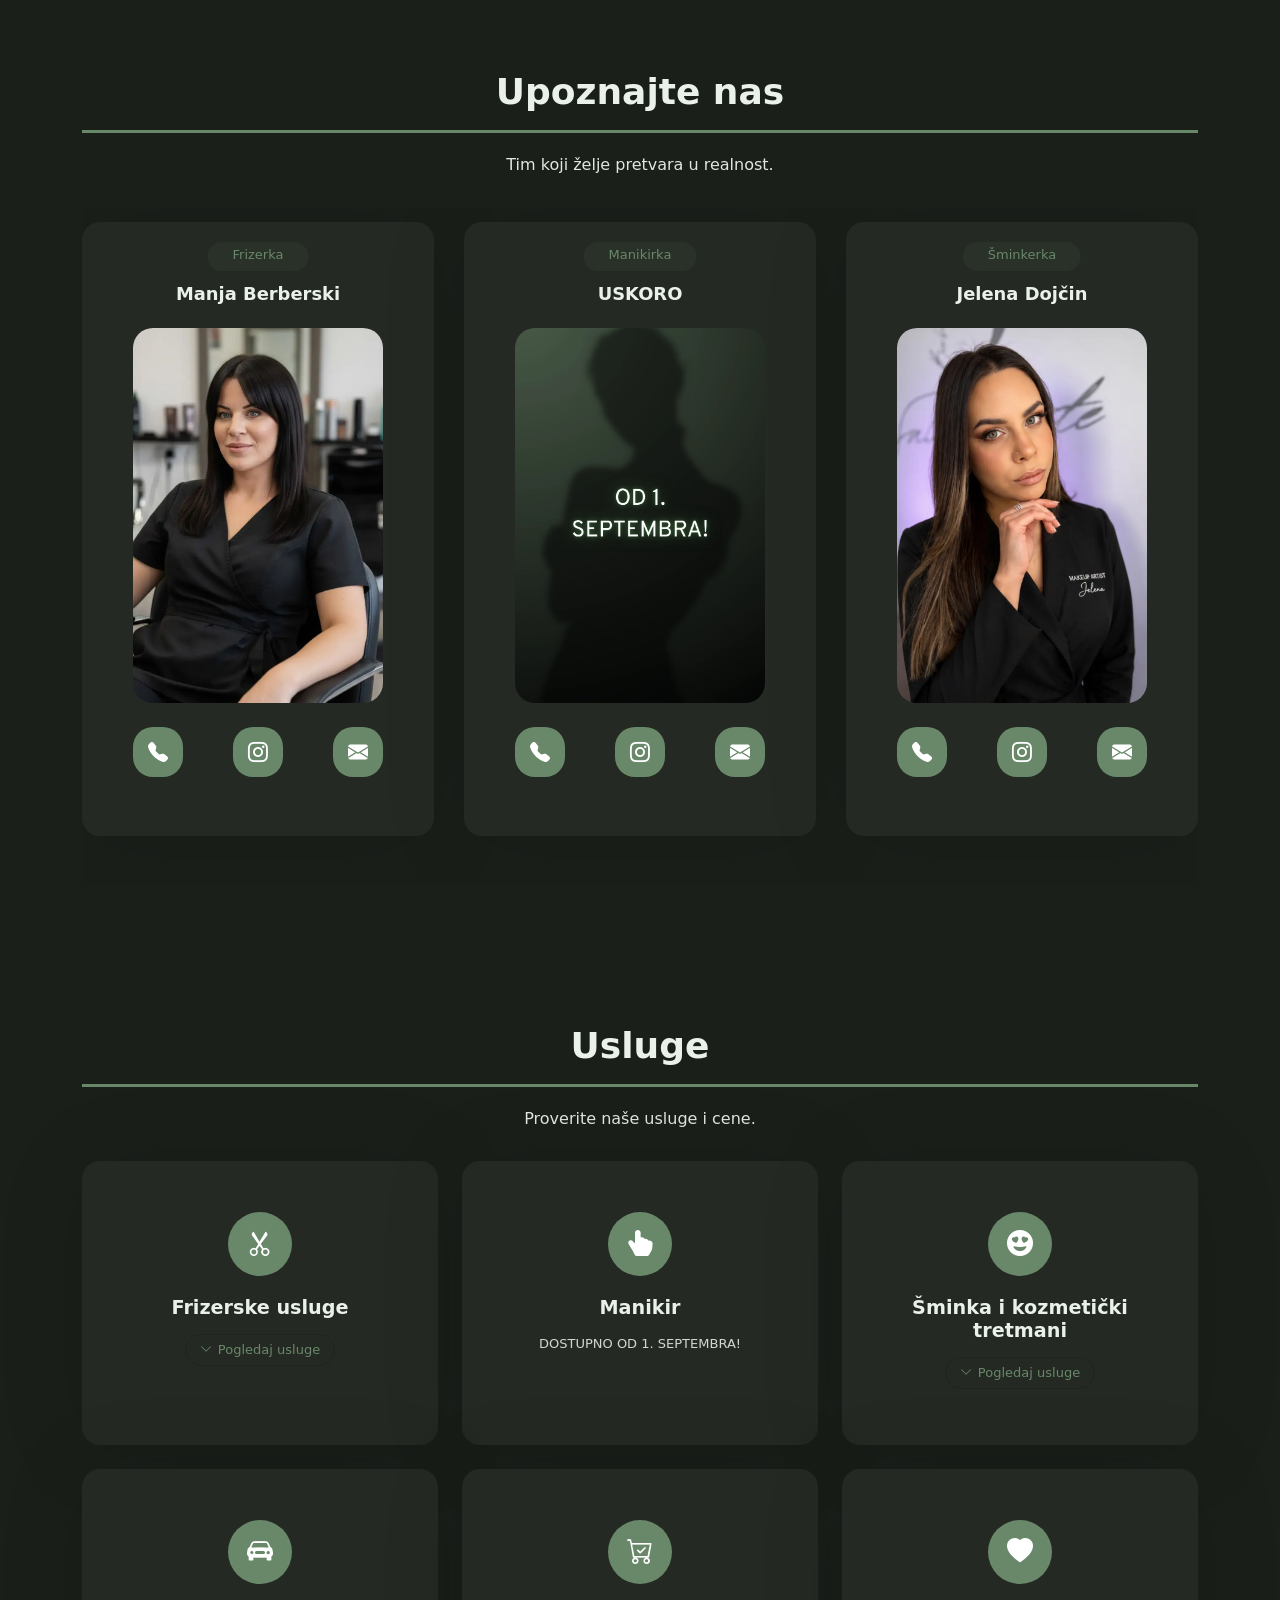
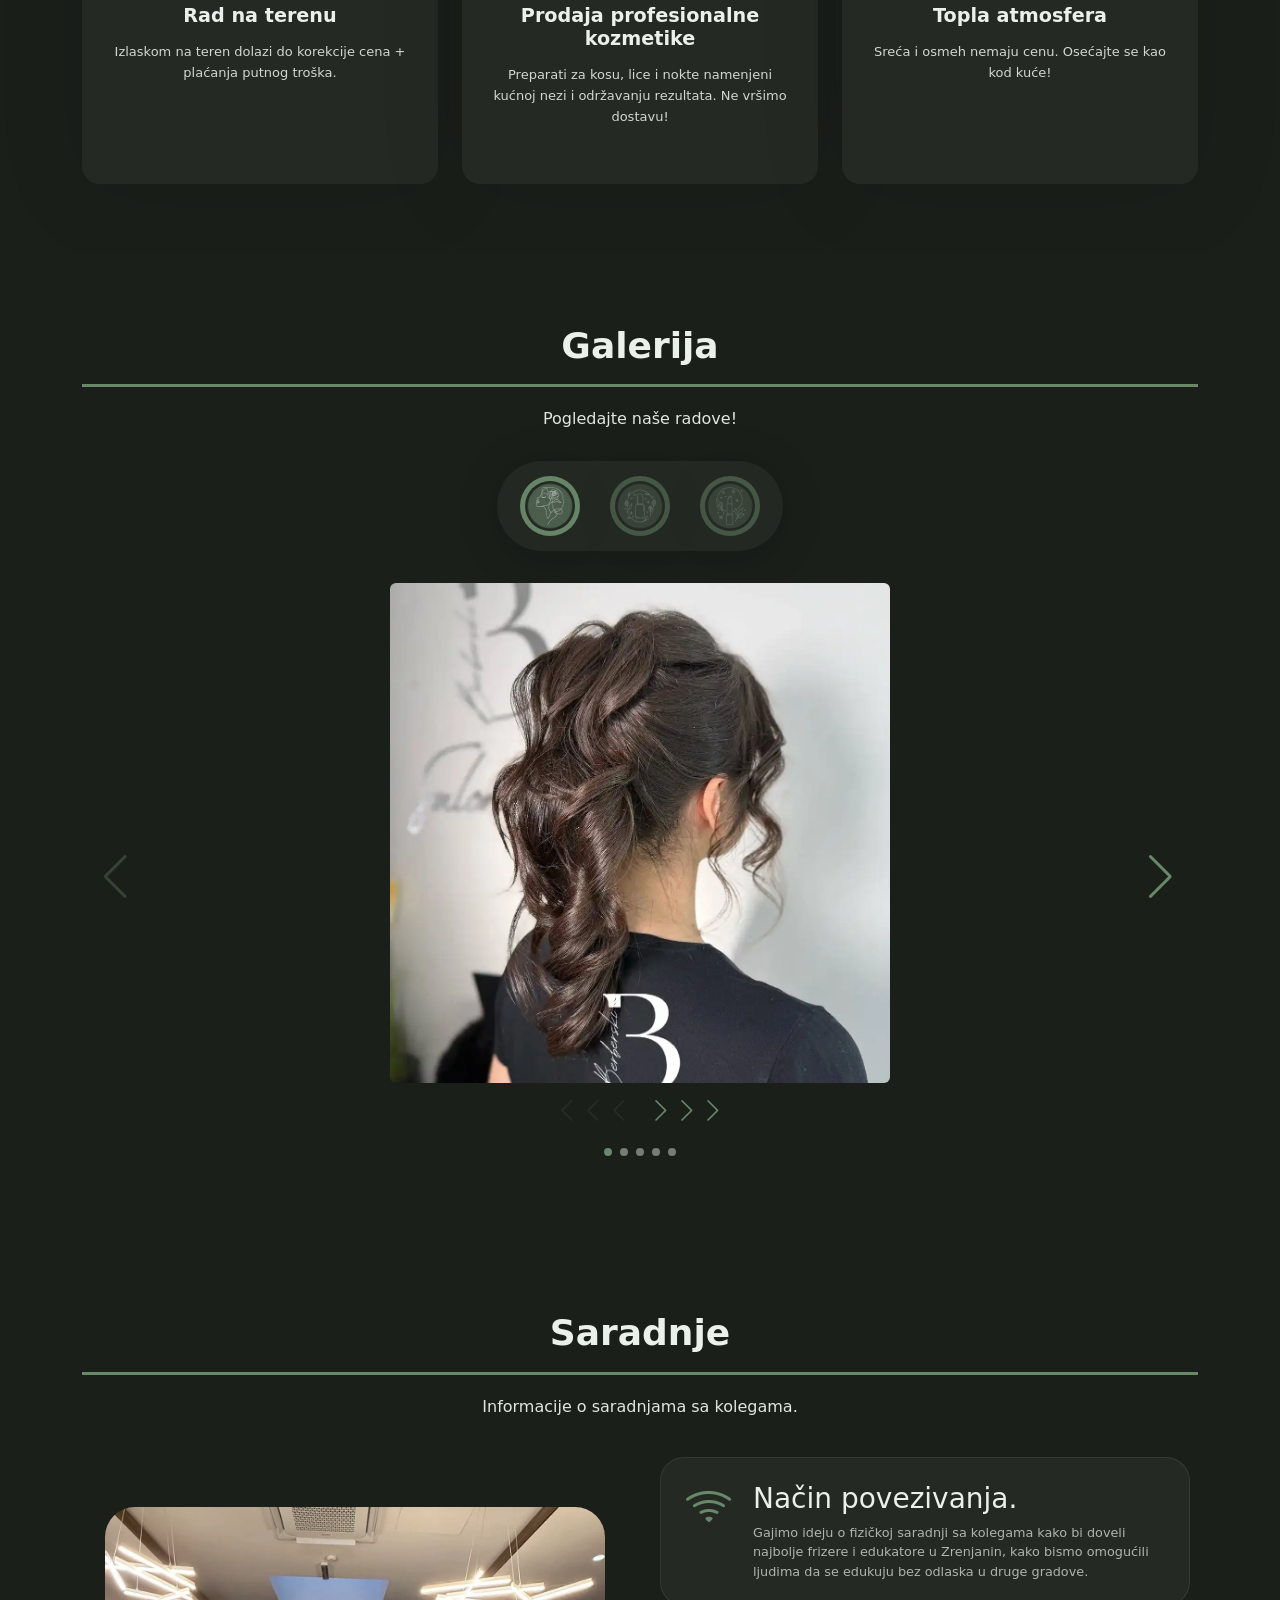
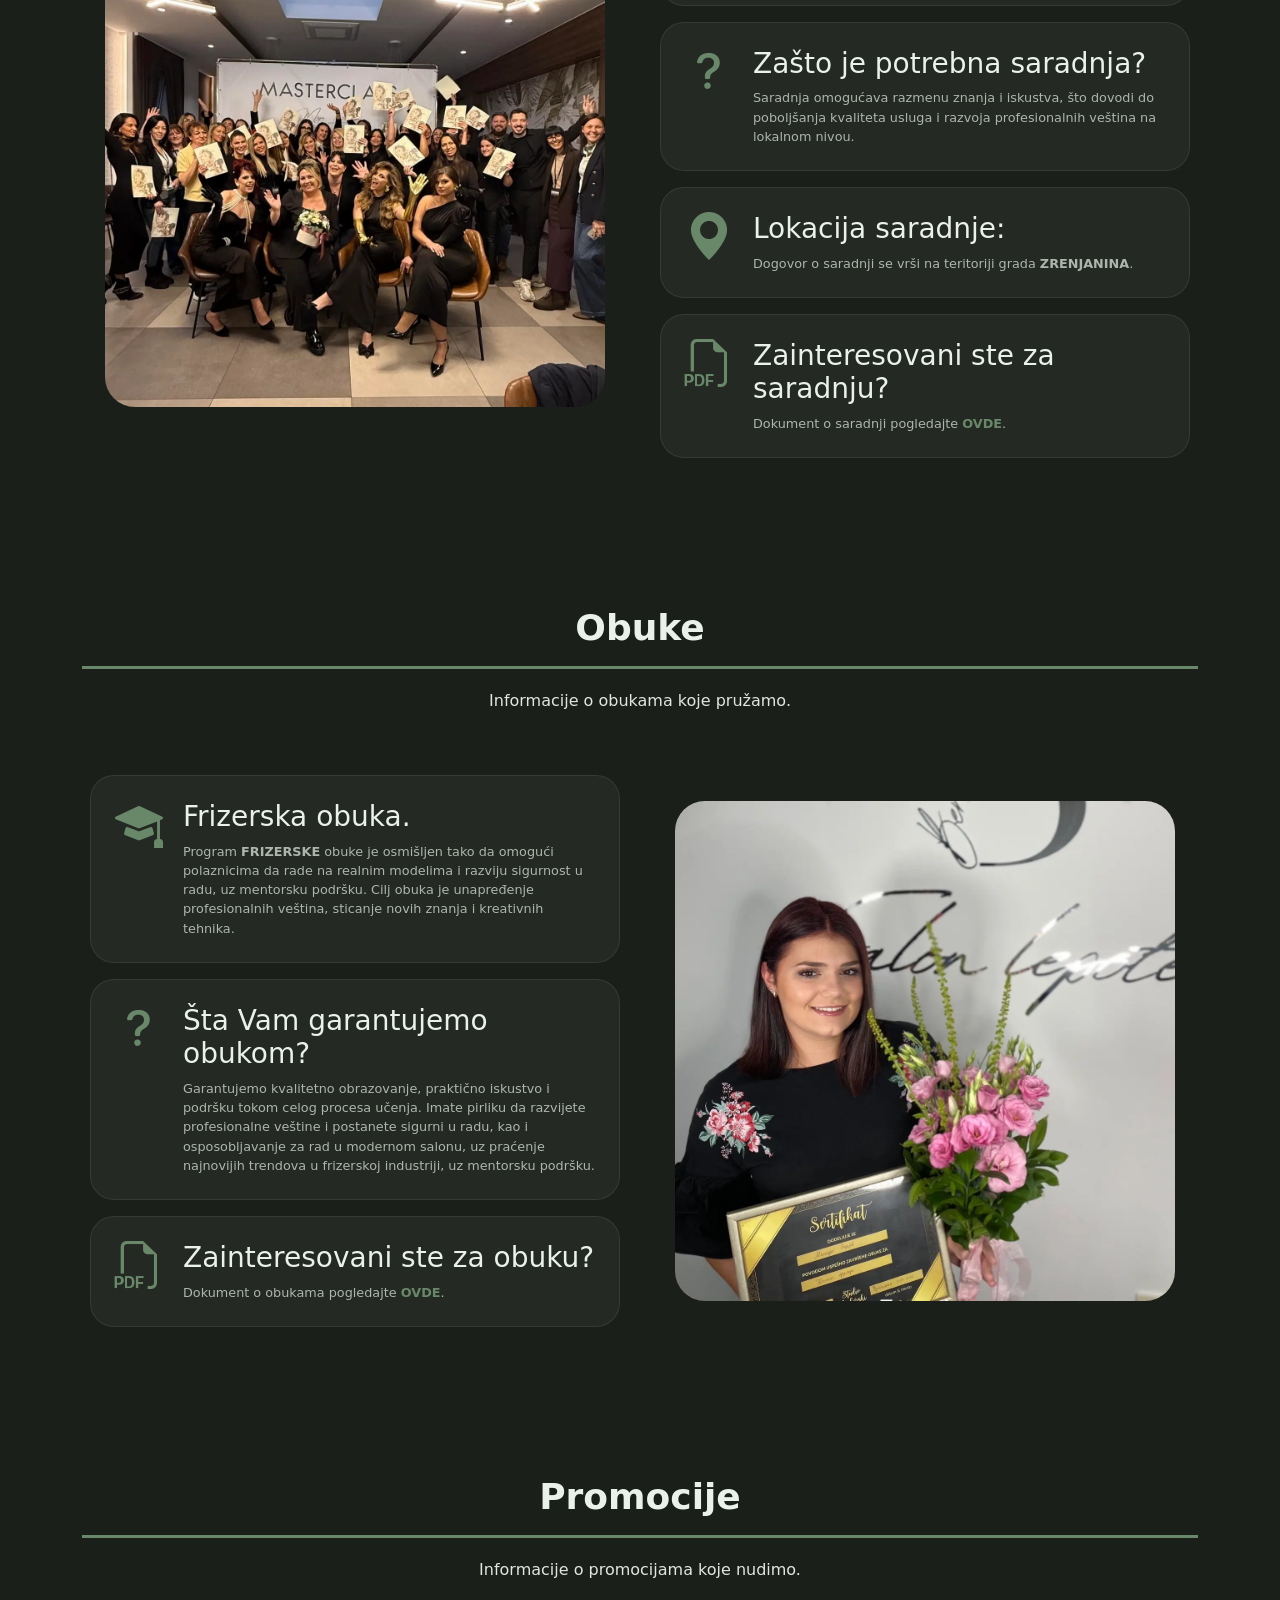
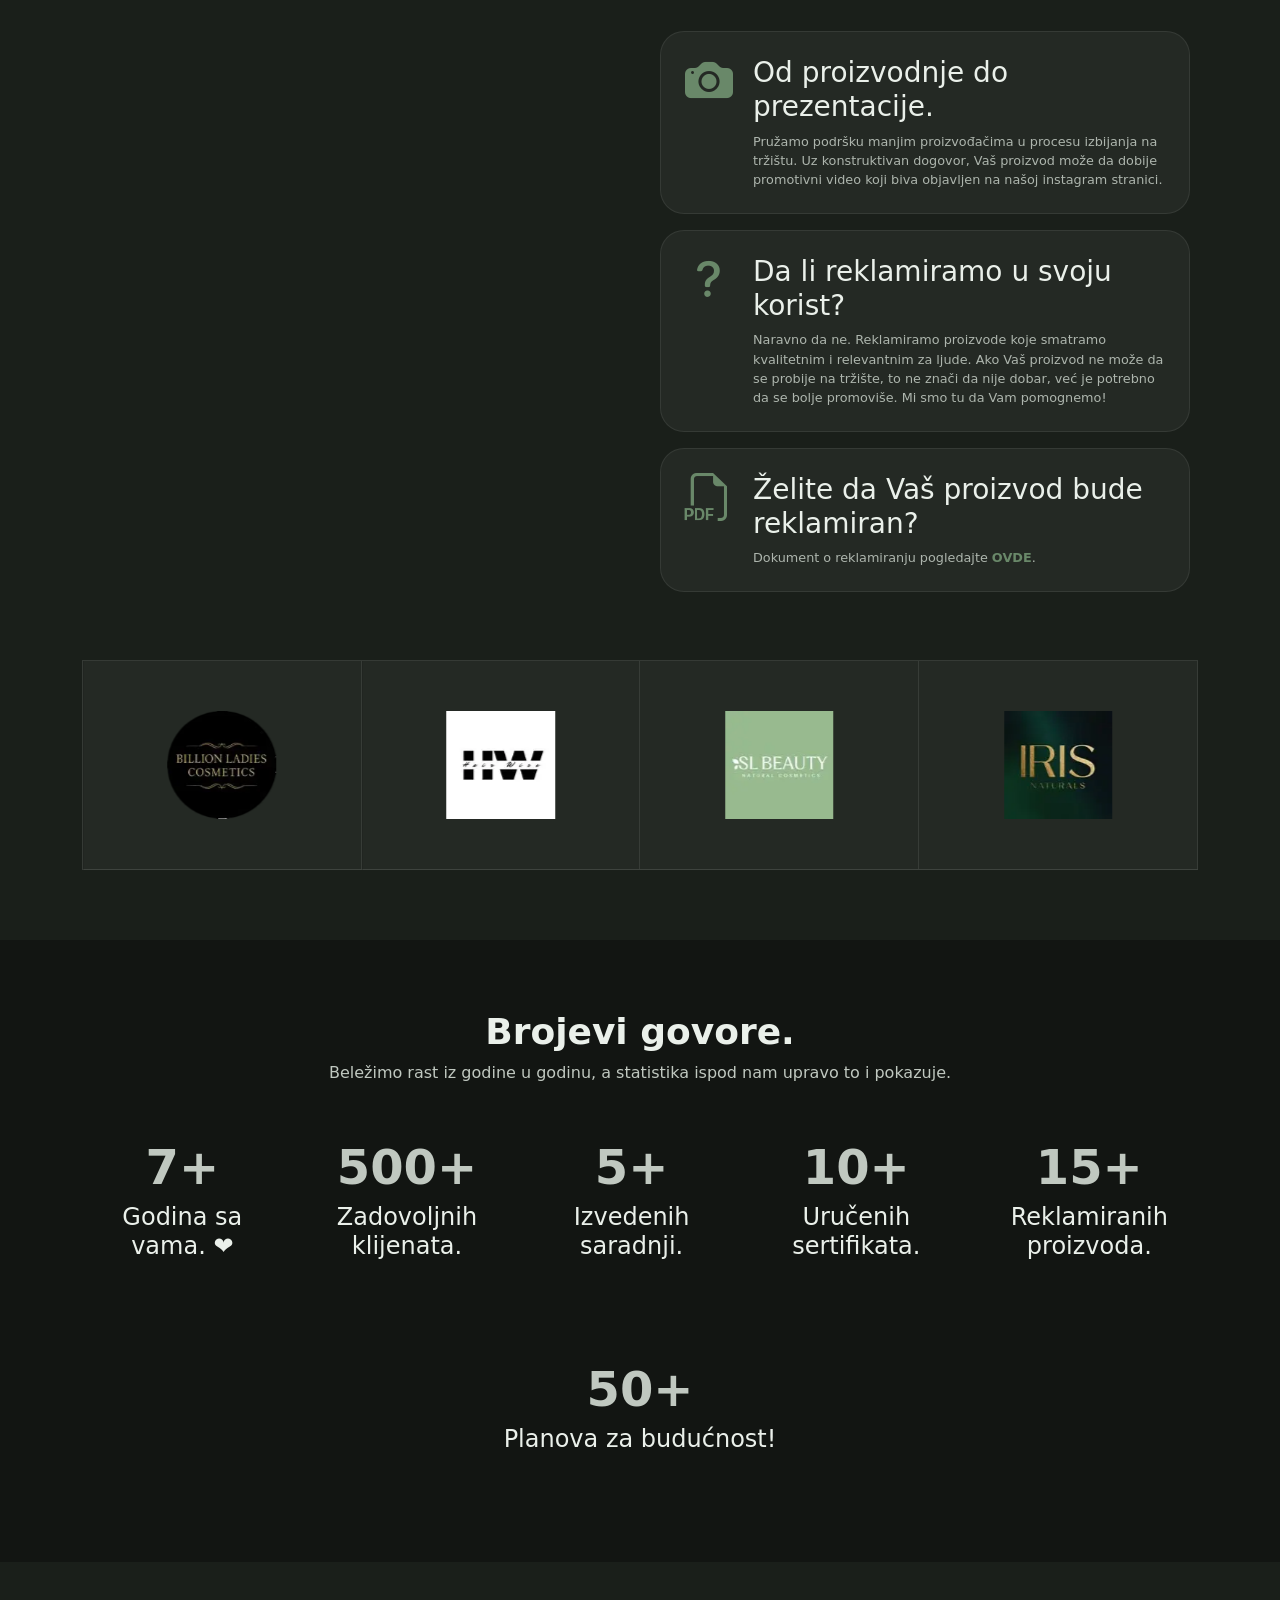
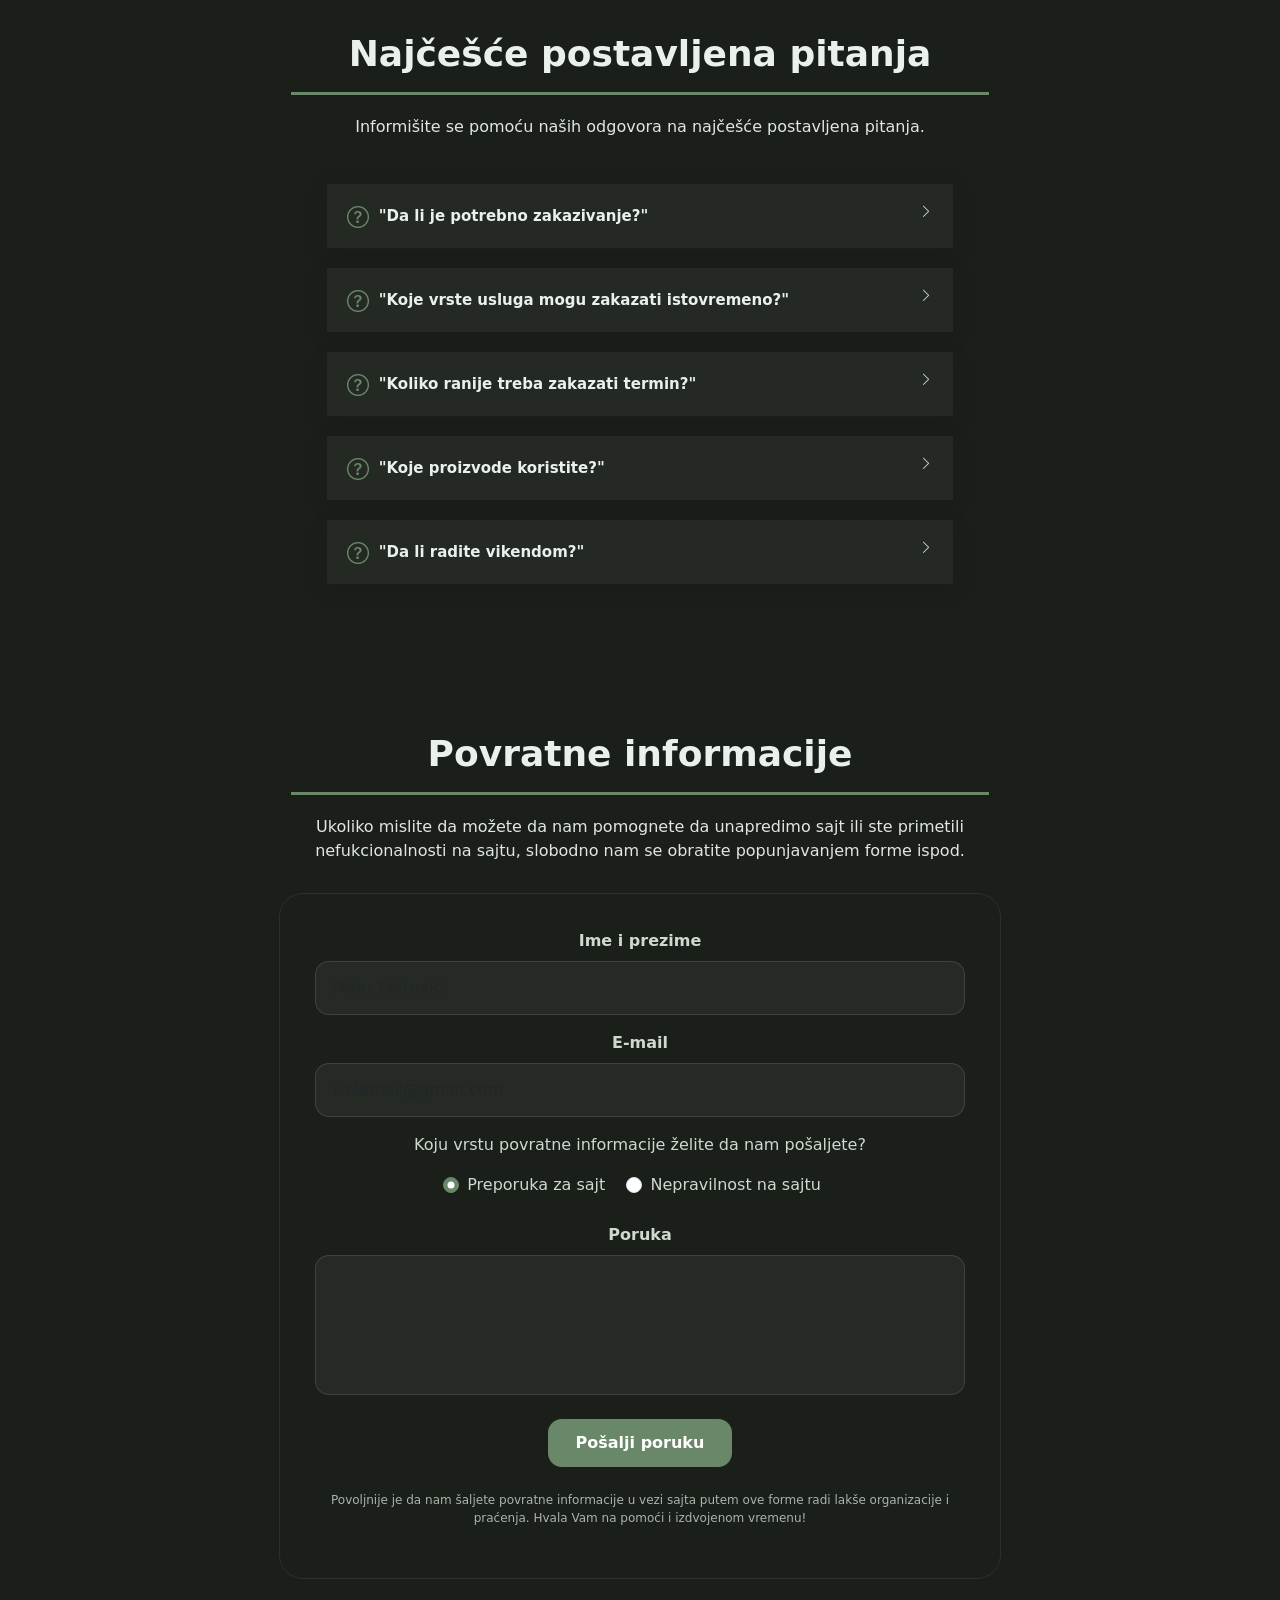
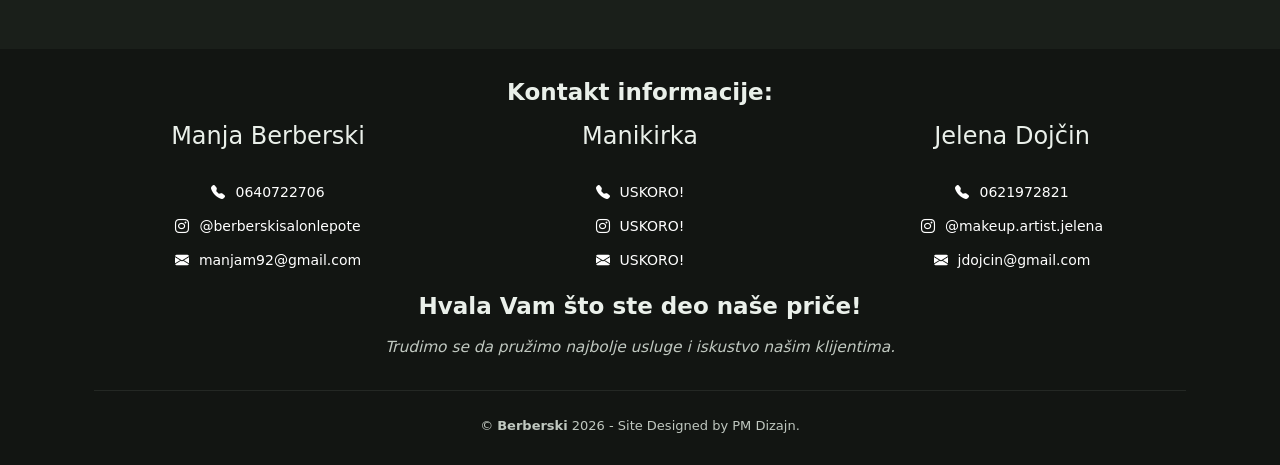
==== commit 660c8b02: "Update index.html" ====
--- a/index.html
+++ b/index.html
@@ -1001,7 +1001,7 @@
       <p>Trudimo se da pružimo najbolje usluge i iskustvo našim klijentima.</p>
       <div class="container">
         <div class="copyright">
-          <span>&#169;</span><strong class="px-1 sitename">Berberski</strong><span>2026</span><span>- Site Designed by PM Dizajn.</span>
+          <span>&#169;</span><strong class="px-1 sitename">Berberski</strong><span>2026</span><span> - Site Designed by PM Dizajn.</span>
         </div>
       </div>
     </div>
